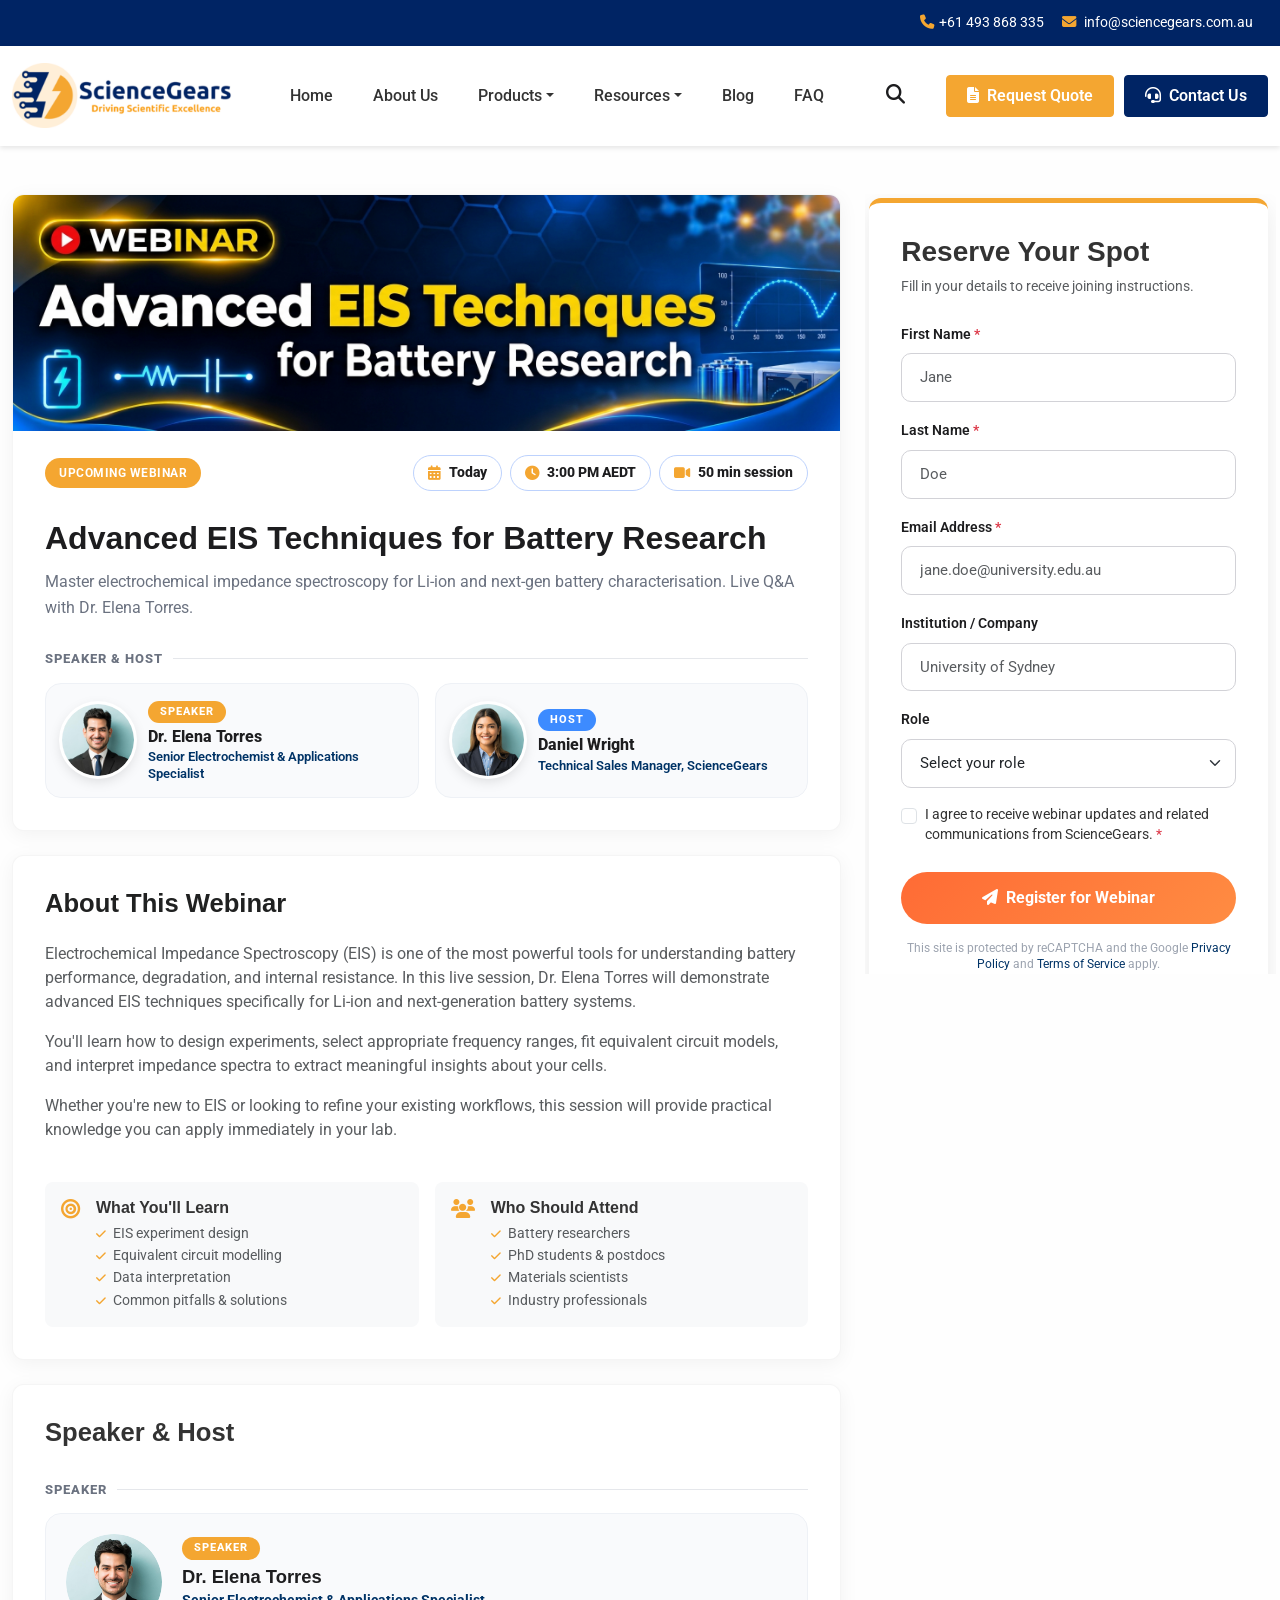
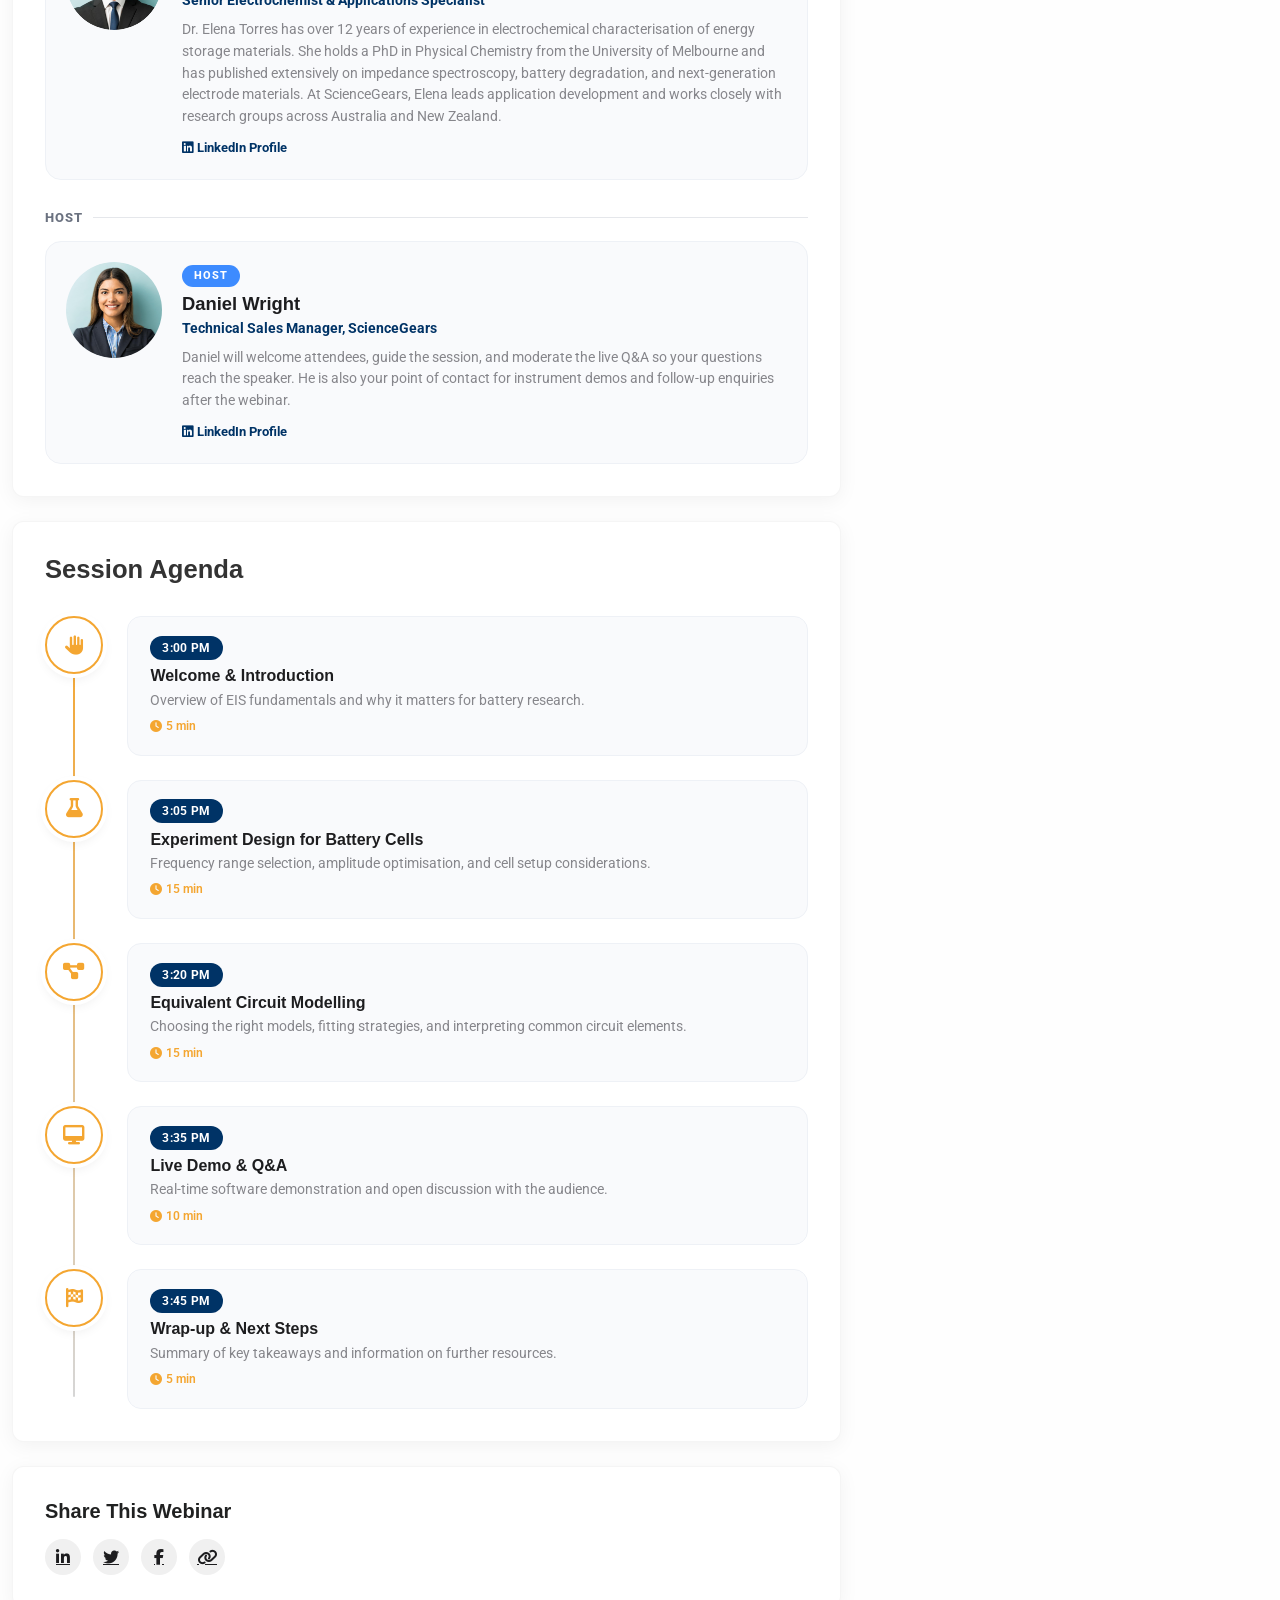
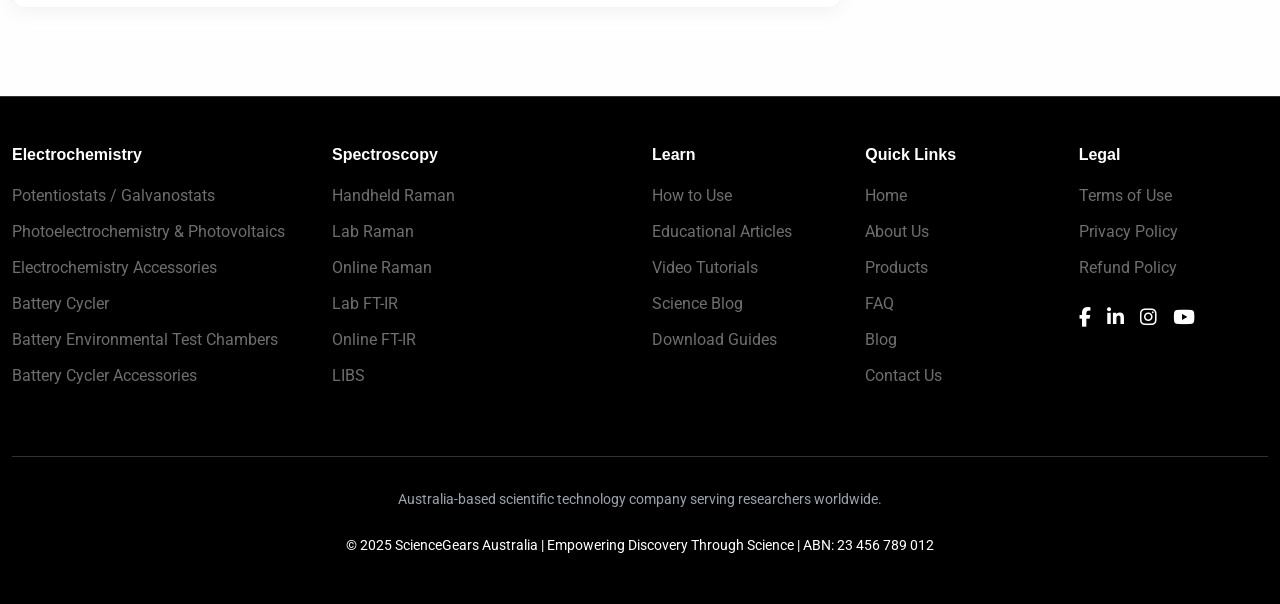
==== webinar-detail.html @ 7e700a8f "initial commit" ====
<!DOCTYPE html>
<html lang="en">

<head>
    <meta charset="UTF-8">
    <meta name="viewport" content="width=device-width, initial-scale=1.0">
    <title>Advanced EIS Techniques for Battery Research | ScienceGears Webinar</title>
    <meta name="description"
        content="Join ScienceGears for a live webinar on Advanced EIS Techniques for Battery Research with Dr. Elena Torres. Master electrochemical impedance spectroscopy for Li-ion and next-gen batteries.">
    <meta name="keywords"
        content="EIS techniques, battery research, electrochemical impedance spectroscopy, potentiostat, sciencegears webinar">

    <!-- Open Graph -->
    <meta property="og:title" content="Advanced EIS Techniques for Battery Research | ScienceGears Webinar">
    <meta property="og:description"
        content="Master electrochemical impedance spectroscopy for Li-ion and next-gen battery characterisation. Live Q&A with Dr. Elena Torres.">
    <meta property="og:type" content="website">
    <meta property="og:url" content="https://www.sciencegears.com/webinar-detail">
    <meta property="og:image" content="https://www.sciencegears.com/assets/images/sciencegears-social.jpg">

    <!-- Canonical -->
    <link rel="canonical" href="https://www.sciencegears.com/webinar-detail">

    <!-- Favicon -->
    <link rel="icon" href="assets/logo/fav-icon.png" type="image/x-icon">
    <link rel="apple-touch-icon" sizes="180x180" href="assets/logo/fav-icon.png">
    <link rel="icon" type="image/png" sizes="32x32" href="assets/logo/fav-icon.png">
    <link rel="icon" type="image/png" sizes="16x16" href="assets/logo/fav-icon.png">

    <!-- Bootstrap CSS -->
    <link href="https://cdn.jsdelivr.net/npm/bootstrap@5.3.0/dist/css/bootstrap.min.css" rel="stylesheet">
    <!-- Google Fonts -->
    <link
        href="https://fonts.googleapis.com/css2?family=Roboto:wght@300;400;500;700&family=Plus+Jakarta+Sans:wght@600;700;800&display=swap"
        rel="stylesheet">
    <!-- Font Awesome -->
    <link rel="stylesheet" href="https://cdnjs.cloudflare.com/ajax/libs/font-awesome/6.4.0/css/all.min.css">
    <!-- Swiper JS -->
    <link rel="stylesheet" href="https://cdn.jsdelivr.net/npm/swiper@9/swiper-bundle.min.css">
    <!-- Custom CSS -->
    <link rel="stylesheet" href="css/style.css" />

    <!-- Inline additions for webinar detail page -->
    <style>
        .webinar-badge {
            display: inline-block;
            padding: 6px 14px;
            border-radius: 50px;
            font-size: 0.75rem;
            font-weight: 700;
            text-transform: uppercase;
            letter-spacing: 0.5px;
        }

        .badge-live {
            background: #dc3545;
            color: white;
        }

        .badge-upcoming {
            background: var(--accent-orange);
            color: white;
        }

        .badge-recorded {
            background: var(--medium-gray);
            color: white;
        }

        .detail-card {
            background: var(--apple-card-bg);
            border-radius: var(--border-radius);
            box-shadow: var(--apple-card-shadow);
            border: 1px solid rgba(0, 0, 0, 0.04);
            overflow: hidden;
            padding: 2rem;
        }

        .join-form-card {
            background: white;
            border-radius: var(--border-radius);
            box-shadow: var(--box-shadow);
            padding: 2rem;
            border-top: 5px solid var(--accent-orange);
        }

        .form-label {
            font-weight: 600;
            font-size: 0.9rem;
            color: var(--dark-gray);
        }

        .form-control,
        .form-select {
            border-radius: 10px;
            border: 1px solid var(--border-gray);
            padding: 12px 18px;
            font-size: 0.95rem;
        }

        .form-control:focus,
        .form-select:focus {
            border-color: var(--accent-orange);
            box-shadow: 0 0 0 0.2rem rgba(244, 166, 49, 0.15);
        }

        .btn-join {
            background: var(--gradient-orange);
            color: white;
            border: none;
            padding: 14px 30px;
            border-radius: 50px;
            font-weight: 700;
            transition: all 0.3s;
            width: 100%;
        }

        .btn-join:hover {
            transform: translateY(-3px);
            box-shadow: 0 8px 25px rgba(255, 107, 53, 0.35);
            color: white;
        }

        /* ====== SMALL BANNER (flush to the card edges) ====== */
        .banner-small {
            margin: -2rem -2rem 1.5rem;
            aspect-ratio: 21 / 6;
            overflow: hidden;
            background: linear-gradient(145deg, #e8eef7, #f8fafd);
        }

        .banner-small img {
            width: 100%;
            height: 100%;
            object-fit: cover;
            object-position: center;
            display: block;
        }

        /* ====== EVENT HEADER (title, key details, speakers) ====== */
        .event-title {
            font-weight: 800;
            font-size: 2rem;
            line-height: 1.2;
            color: var(--dark-gray, #1f2937);
            margin: 1.75rem 0 0.75rem;
        }

        .event-lead {
            color: #6b7280;
            font-size: 1.02rem;
            margin: 0 0 1.5rem;
            line-height: 1.6;
        }

        .event-tile {
            display: flex;
            align-items: center;
            gap: 12px;
            padding: 12px 14px;
            height: 100%;
            /* background: #fff7ea; */
            border: 1px solid #bdd2fd;
            border-radius: 14px;
        }

        .event-tile>i {
            width: 40px;
            height: 40px;
            flex-shrink: 0;
            border-radius: 10px;
            background: linear-gradient(145deg, #f0f4fa, #e8edf5);
            color: #002464;
            display: flex;
            align-items: center;
            justify-content: center;
            font-size: 1rem;
        }

        .event-tile small {
            display: block;
            font-size: 0.68rem;
            font-weight: 700;
            text-transform: uppercase;
            letter-spacing: 0.8px;
            color: #6b7280;
            line-height: 1;
            margin-bottom: 4px;
        }

        .event-tile strong {
            display: block;
            font-size: 0.98rem;
            font-weight: 800;
            color: var(--dark-gray, #1f2937);
            line-height: 1.2;
        }

        .event-section-label {
            font-size: 0.8rem;
            font-weight: 800;
            letter-spacing: 1px;
            text-transform: uppercase;
            color: #6b7280;
            margin: 1.75rem 0 0.9rem;
            display: flex;
            align-items: center;
            gap: 10px;
        }

        .event-section-label::after {
            content: '';
            flex: 1;
            height: 1px;
            background: #e5e7eb;
        }

        /* Compact speaker / host card (in the header) */
        .mini-person {
            display: flex;
            align-items: center;
            gap: 14px;
            height: 100%;
            padding: 14px 16px;
            background: #f9fafc;
            border: 1px solid #eef1f6;

            border-radius: 16px;
            transition: all 0.3s ease;
        }

        .mini-person:hover {
            background: #fff;
            box-shadow: 0 8px 24px rgba(0, 0, 0, 0.07);
        }

        .mini-person-photo {
            width: 72px;
            height: 72px;
            flex-shrink: 0;
            border-radius: 50%;
            overflow: hidden;
            box-shadow: 0 0 0 3px #fff, 0 4px 14px rgba(0, 0, 0, 0.15);
        }

        .mini-person-photo img,
        .mini-person-photo .initials {
            width: 100%;
            height: 100%;
            object-fit: cover;
            object-position: center top;
            display: block;
            font-size: 1.4rem;
        }

        .mini-person .person-role {
            margin-bottom: 4px;
        }

        .mini-person-name {
            font-weight: 800;
            font-size: 1.02rem;
            margin: 0;
            line-height: 1.25;
            color: var(--dark-gray, #1f2937);
        }

        .mini-person-title {
            font-size: 0.8rem;
            color: var(--science-blue);
            font-weight: 600;
            margin: 2px 0 0;
            line-height: 1.3;
        }

        .event-actions {
            display: flex;
            flex-wrap: wrap;
            gap: 0.75rem;
            margin-top: 1.75rem;
        }

        .btn-event-register {
            background: var(--gradient-orange);
            color: #fff;
            border: none;
            border-radius: 50px;
            font-weight: 700;
            font-size: 15px;
            padding: 12px 28px;
            transition: all 0.3s;
        }

        .btn-event-register:hover {
            transform: translateY(-3px);
            box-shadow: 0 8px 25px rgba(255, 107, 53, 0.35);
            color: #fff;
        }

        .btn-event-agenda {
            background: #fff;
            color: var(--science-blue);
            border: 2px solid var(--science-blue);
            border-radius: 50px;
            font-weight: 700;
            font-size: 15px;
            padding: 10px 26px;
            transition: all 0.3s;
        }

        .btn-event-agenda:hover {
            background: var(--science-blue);
            color: #fff;
        }

        .initials {
            display: flex;
            align-items: center;
            justify-content: center;
            font-weight: 800;
            font-size: 2.4rem;
            color: var(--science-blue, #003B7A);
            background: linear-gradient(145deg, #f0f4fa, #dfe8f5);
        }

        /* ====== PEOPLE SECTION (full bios) ====== */
        .people-group-label {
            font-size: 0.8rem;
            font-weight: 800;
            letter-spacing: 1px;
            text-transform: uppercase;
            color: #6b7280;
            margin: 0 0 0.9rem;
            display: flex;
            align-items: center;
            gap: 10px;
        }

        .people-group-label::after {
            content: '';
            flex: 1;
            height: 1px;
            background: #e5e7eb;
        }

        .people-group+.people-group {
            margin-top: 1.75rem;
        }

        .person-card {
            display: flex;
            gap: 1.25rem;
            align-items: flex-start;
            height: 100%;
            padding: 1.25rem;
            border-radius: 16px;
            background: #f9fafc;
            border: 1px solid #eef1f6;
            transition: all 0.3s ease;
        }

        .person-card:hover {
            background: #fff;
            box-shadow: 0 8px 24px rgba(0, 0, 0, 0.07);
        }

        .person-photo {
            width: 96px;
            height: 96px;
            flex-shrink: 0;
            border-radius: 50%;
            overflow: hidden;
        }

        .person-photo img,
        .person-photo .initials {
            width: 100%;
            height: 100%;
            object-fit: cover;
            object-position: center top;
            display: block;
            font-size: 1.8rem;
        }

        .person-role {
            display: inline-block;
            font-size: 0.68rem;
            font-weight: 800;
            letter-spacing: 1px;
            text-transform: uppercase;
            padding: 3px 12px;
            border-radius: 50px;
            background: var(--accent-orange);
            color: #fff;
            margin-bottom: 6px;
        }

        .person-card.is-host .person-role,
        .mini-person.is-host .person-role {
            background: #3d8bff;
        }

        .person-info h5 {
            font-weight: 800;
            font-size: 1.15rem;
            margin: 0 0 2px;
            color: var(--dark-gray);
        }

        .person-info .person-title {
            color: var(--science-blue);
            font-weight: 700;
            font-size: 0.88rem;
            margin-bottom: 0.5rem;
        }

        .person-info p {
            font-size: 0.88rem;
            color: var(--apple-gray);
            margin: 0;
            line-height: 1.55;
        }

        .person-info a.person-link {
            display: inline-block;
            margin-top: 0.6rem;
            font-size: 0.82rem;
            font-weight: 700;
            text-decoration: none;
            color: var(--science-blue);
        }

        .person-info a.person-link:hover {
            color: var(--accent-orange);
        }

        /* ====== AGENDA TIMELINE ====== */
        .agenda-timeline {
            position: relative;
            padding-left: 0;
            margin: 0;
            list-style: none;
        }

        .agenda-timeline::before {
            content: '';
            position: absolute;
            left: 28px;
            top: 12px;
            bottom: 12px;
            width: 2px;
            background: linear-gradient(to bottom, var(--accent-orange) 0%, #d6d6d6 100%);
            border-radius: 2px;
        }

        .agenda-timeline-item {
            display: flex;
            gap: 1.5rem;
            padding-bottom: 1.5rem;
            position: relative;
        }

        .agenda-timeline-item:last-child {
            padding-bottom: 0;
        }

        .agenda-timeline-marker {
            width: 58px;
            height: 58px;
            border-radius: 50%;
            background: white;
            border: 2px solid var(--accent-orange);
            display: flex;
            align-items: center;
            justify-content: center;
            flex-shrink: 0;
            z-index: 1;
            box-shadow: 0 0 0 4px #fff, 0 4px 12px rgba(0, 0, 0, 0.08);
            transition: all 0.3s ease;
        }

        .agenda-timeline-item:hover .agenda-timeline-marker {
            background: var(--accent-orange);
            border-color: var(--accent-orange);
            transform: scale(1.05);
        }

        .agenda-timeline-item:hover .agenda-timeline-marker i {
            color: white;
        }

        .agenda-timeline-marker i {
            font-size: 1.2rem;
            color: var(--accent-orange);
            transition: color 0.3s ease;
        }

        .agenda-timeline-content {
            flex: 1;
            background: #f9fafc;
            border-radius: 14px;
            padding: 1.1rem 1.4rem;
            border: 1px solid #eef1f6;
            transition: all 0.3s ease;
        }

        .agenda-timeline-item:hover .agenda-timeline-content {
            background: #fff;
            box-shadow: 0 6px 20px rgba(0, 0, 0, 0.06);
            border-color: var(--accent-orange);
        }

        .agenda-timeline-time {
            display: inline-block;
            font-size: 0.75rem;
            font-weight: 700;
            color: white;
            background: var(--science-blue);
            padding: 3px 12px;
            border-radius: 50px;
            letter-spacing: 0.3px;
            margin-bottom: 0.4rem;
        }

        .agenda-timeline-title {
            font-weight: 700;
            font-size: 1rem;
            color: var(--dark-gray);
            margin: 0 0 0.25rem;
        }

        .agenda-timeline-desc {
            font-size: 0.88rem;
            color: var(--apple-gray);
            margin: 0;
            line-height: 1.5;
        }

        .agenda-timeline-duration {
            display: inline-flex;
            align-items: center;
            gap: 4px;
            font-size: 0.75rem;
            font-weight: 600;
            color: var(--accent-orange);
            margin-top: 0.4rem;
        }

        @media (max-width: 575.98px) {
            .agenda-timeline::before {
                left: 23px;
            }

            .agenda-timeline-marker {
                width: 48px;
                height: 48px;
            }

            .agenda-timeline-marker i {
                font-size: 1rem;
            }

            .agenda-timeline-item {
                gap: 1rem;
            }

            .agenda-timeline-content {
                padding: 0.9rem 1rem;
            }
        }

        .related-webinar-card {
            background: white;
            border-radius: 12px;
            box-shadow: 0 4px 15px rgba(0, 0, 0, 0.06);
            transition: all 0.3s ease;
            border: 1px solid rgba(0, 0, 0, 0.04);
            overflow: hidden;
            display: flex;
            gap: 1rem;
            padding: 1rem;
            align-items: center;
        }

        .related-webinar-card:hover {
            transform: translateY(-4px);
            box-shadow: 0 8px 25px rgba(0, 0, 0, 0.1);
        }

        .related-webinar-icon {
            width: 60px;
            height: 60px;
            border-radius: 10px;
            background: linear-gradient(145deg, #f0f4fa, #e8edf5);
            display: flex;
            align-items: center;
            justify-content: center;
            font-size: 1.5rem;
            color: var(--science-blue);
            flex-shrink: 0;
        }

        .related-webinar-info h6 {
            font-weight: 700;
            margin: 0 0 2px;
            font-size: 0.9rem;
        }

        .related-webinar-info small {
            color: var(--apple-gray);
            font-size: 0.78rem;
        }

      /* Sticky right column that scrolls on its own when it's taller than the screen */
.sticky-sidebar {
    position: sticky;
    top: 100px;                              /* gap under the sticky navbar */
    max-height: calc(100vh - 120px);         /* never taller than the visible screen */
    overflow-y: auto;                        /* scrolls inside when content is taller */
    overflow-x: hidden;
    padding: 4px 8px 4px 4px;                /* room so card shadows/hover lift aren't clipped */
    margin-right: -8px;                      /* keeps the column aligned despite the padding */
    overscroll-behavior: contain;            /* scrolling the sidebar doesn't scroll the page behind it */

    /* thin orange scrollbar (Firefox) */
    scrollbar-width: thin;
    scrollbar-color: #d2d2d2 transparent;
}

/* thin orange scrollbar (Chrome, Edge, Safari) */
.sticky-sidebar::-webkit-scrollbar {
    width: 6px;
}
.sticky-sidebar::-webkit-scrollbar-track {
    background: transparent;
}
.sticky-sidebar::-webkit-scrollbar-thumb {
    background: var(--accent-orange);
    border-radius: 3px;
}

/* Tablet/mobile: the form stacks under the content, so turn sticky + inner scroll off */
@media (max-width: 991.98px) {
    .sticky-sidebar {
        position: static;
        max-height: none;
        overflow: visible;
        padding: 0;
        margin-right: 0;
    }
}

        .share-buttons a {
            display: inline-flex;
            align-items: center;
            justify-content: center;
            width: 36px;
            height: 36px;
            border-radius: 50%;
            background: #f0f0f0;
            color: var(--dark-gray);
            margin-right: 8px;
            transition: all 0.2s;
        }

        .share-buttons a:hover {
            background: var(--accent-orange);
            color: white;
            transform: translateY(-2px);
        }

        /* ====== UPDATES POPUP ====== */
        .sticky-updates-popup {
            position: fixed;
            left: 50px;
            bottom: 0px;
            width: 340px;
            max-width: calc(100vw - 40px);
            z-index: 1050;
            transition: transform 0.3s ease, opacity 0.3s ease;
            font-family: 'Roboto', sans-serif;
        }

        .sticky-updates-popup.minimized {
            transform: translateY(calc(100% - 52px));
            opacity: 0.95;
        }

        .sticky-updates-header {
            background: var(--science-blue);
            color: white;
            padding: 14px 18px;
            border-radius: 12px 12px 0 0;
            display: flex;
            align-items: center;
            justify-content: space-between;
            cursor: pointer;
            font-weight: 700;
            font-size: 0.95rem;
            letter-spacing: 0.3px;
            box-shadow: 0 -4px 15px rgba(0, 0, 0, 0.1);
            transition: background 0.2s;
        }

        .sticky-updates-header:hover {
            background: #002a5c;
        }

        .sticky-updates-header i {
            margin-right: 8px;
            color: var(--accent-orange);
        }

        .sticky-updates-header .toggle-icon {
            transition: transform 0.3s;
            font-size: 0.9rem;
            margin-left: 8px;
        }

        .sticky-updates-popup.minimized .sticky-updates-header .toggle-icon {
            transform: rotate(180deg);
        }

        .sticky-updates-body {
            background: white;
            border-radius: 0 0 12px 12px;
            box-shadow: 0 8px 30px rgba(0, 0, 0, 0.15);
            overflow: hidden;
            max-height: 320px;
            overflow-y: auto;
            scrollbar-width: thin;
            scrollbar-color: var(--accent-orange) #f0f0f0;
            transition: max-height 0.3s ease;
        }

        .sticky-updates-popup.minimized .sticky-updates-body {
            max-height: 0;
        }

        .sticky-updates-body::-webkit-scrollbar {
            width: 6px;
        }

        .sticky-updates-body::-webkit-scrollbar-thumb {
            background: var(--accent-orange);
            border-radius: 3px;
        }

        .update-entry {
            padding: 14px 18px;
            border-bottom: 1px solid #f0f0f0;
            transition: background 0.2s;
        }

        .update-entry:last-child {
            border-bottom: none;
        }

        .update-entry:hover {
            background: #fafafa;
        }

        .update-entry .update-date {
            font-size: 0.7rem;
            font-weight: 700;
            color: var(--accent-orange);
            text-transform: uppercase;
            letter-spacing: 0.5px;
            margin-bottom: 4px;
        }

        .update-entry h6 {
            font-weight: 700;
            font-size: 0.88rem;
            margin: 0 0 4px;
            color: var(--dark-gray);
            line-height: 1.3;
        }

        .update-entry p {
            font-size: 0.8rem;
            color: var(--apple-gray);
            margin: 0;
            line-height: 1.4;
        }

        .sticky-updates-footer {
            padding: 10px 18px;
            background: #f8f9fa;
            border-radius: 0 0 12px 12px;
            text-align: center;
            border-top: 1px solid #eee;
        }

        .sticky-updates-footer a {
            font-size: 0.8rem;
            font-weight: 600;
            color: var(--science-blue);
            text-decoration: none;
        }

        .sticky-updates-footer a:hover {
            color: var(--accent-orange);
        }

        @media (max-width: 575.98px) {
            .sticky-updates-popup {
                width: 290px;
                left: 12px;
                bottom: 12px;
            }
        }

        .section-title {
            font-weight: 600;
            font-size: 1rem;
            text-transform: math-auto;
            letter-spacing: 0.5px;
            margin-bottom: 1.25rem;
            padding-bottom: 0.5rem;
            border-bottom: 2px solid #E5E7EB;
        }

        html {
            scroll-behavior: smooth;
        }

        #join-form,
        #agenda,
        #people {
            scroll-margin-top: 100px;
        }

        /* reCAPTCHA v3 badge customization (optional) */
        .grecaptcha-badge {
            visibility: hidden;
        }

        .recaptcha-disclaimer {
            font-size: 0.72rem;
            color: #9ca3af;
            margin-top: 0.75rem;
            text-align: center;
            line-height: 1.4;
        }

        .recaptcha-disclaimer a {
            color: var(--science-blue);
            text-decoration: none;
        }

        .recaptcha-disclaimer a:hover {
            text-decoration: underline;
        }

        @media (max-width: 767.98px) {
            .detail-card {
                padding: 1.5rem;
            }

                .banner-small {
        margin: 0.5rem -1.5rem 1.25rem;
        aspect-ratio: 16 / 4;
    }

            .event-title {
                font-size: 1.6rem;
            }

            .person-card {
                flex-direction: column;
            }
        }

        /* Badge on the left, date & time on the right */
.event-topbar {
    display: flex;
    align-items: center;
    justify-content: space-between;
    flex-wrap: wrap;
    gap: 0.75rem;
}

.event-datetime {
    display: flex;
    align-items: center;
    flex-wrap: wrap;
    gap: 0.5rem;
}

.event-datetime-item {
    display: inline-flex;
    align-items: center;
    gap: 8px;
    padding: 6px 14px;
    background: #fff;
    border: 1px solid #bdd2fd;        /* matches your tile border */
    border-radius: 50px;
    font-size: 0.9rem;
    font-weight: 800;
    color: var(--dark-gray, #1f2937);
    white-space: nowrap;
}

.event-datetime-item i {
    color: var(--accent-orange);
}

/* Mobile: badge on its own line, date & time below it, left-aligned */
@media (max-width: 575.98px) {
    .event-topbar {
        flex-direction: column;
        align-items: flex-start;
    }
}
    </style>
</head>

<body>

    <!-- Header Top Bar -->
    <div class="header-top">
        <div class="container d-flex justify-content-between align-items-center">
            <div class="top-contact">
                <a href="tel:+1234567890"><i class="fas fa-phone"></i>+61 493 868 335</a>
                <a href="mailto:info@sciencegears.com.au"><i class="fas fa-envelope"></i> info@sciencegears.com.au</a>
            </div>
        </div>
    </div>

    <!-- Main Navigation (same as index) -->
    <nav class="navbar navbar-expand-lg main-navbar sticky-top">
        <div class="container">
            <a class="navbar-brand" href="index.html">
                <img src="assets/logo/Logo-300x86.png" alt="ScienceGears Logo">
            </a>
            <div class="collapse navbar-collapse" id="navbarNav">
                <ul class="navbar-nav me-auto">
                    <li class="nav-item"><a class="nav-link" href="index.html">Home</a></li>
                    <li class="nav-item"><a class="nav-link" href="about.html">About Us</a></li>

                    <!-- Products Mega Menu -->
                    <li class="nav-item dropdown mega-menu">
                        <a class="nav-link dropdown-toggle" href="#" id="megaproductsDropdown"
                            data-bs-toggle="dropdown">Products</a>
                        <div class="dropdown-menu mega-menu-content" aria-labelledby="megaproductsDropdown">
                            <div class="container">
                                <div class="row">
                                    <div class="col-lg-3 mega-column">
                                        <h5 class="section-title megamenu-left">Product Groups</h5>
                                        <div class="megaproduct-category active"
                                            onclick="window.location.href='electrochemistry.html'">
                                            <i class="fas fa-bolt"></i> Electrochemistry
                                        </div>
                                        <div class="megaproduct-category"
                                            onclick="window.location.href='spectroscopy.html'">
                                            <i class="fas fa-solar-panel"></i> Spectroscopy
                                        </div>
                                    </div>
                                    <div class="col-lg-3 mega-column">
                                        <div class="row">
                                            <h5 class="section-title megamenu-left">Product Categories</h5>
                                            <div class="megaproduct-category active"
                                                onclick="window.location.href='electrochemistry.html'">
                                                Potentiostats / Galvanostats
                                            </div>
                                            <div class="megaproduct-category"
                                                onclick="window.location.href='electrochemistry.html'">
                                                Photoelectrochemistry &amp; Photovoltaics
                                            </div>
                                            <div class="megaproduct-category"
                                                onclick="window.location.href='electrochemistry.html'">
                                                Electrochemistry Accessories
                                            </div>
                                            <div class="megaproduct-category"
                                                onclick="window.location.href='electrochemistry.html'">
                                                Battery Cycler
                                            </div>
                                            <div class="megaproduct-category"
                                                onclick="window.location.href='electrochemistry.html'">
                                                Battery Environmental Test Chambers
                                            </div>
                                            <div class="megaproduct-category"
                                                onclick="window.location.href='electrochemistry.html'">
                                                Battery Cycler Accessories
                                            </div>
                                        </div>
                                    </div>
                                    <div class="col-lg-3 mega-column">
                                        <div class="row">
                                            <h5 class="section-title megamenu-left">Product Variants</h5>
                                            <div class="megaproduct-category active"
                                                onclick="window.location.href='electrochemistry.html'">Portable</div>
                                            <div class="megaproduct-category"
                                                onclick="window.location.href='electrochemistry.html'">Single Channel
                                            </div>
                                            <div class="megaproduct-category"
                                                onclick="window.location.href='electrochemistry.html'">Bipotentiostat
                                            </div>
                                            <div class="megaproduct-category"
                                                onclick="window.location.href='electrochemistry.html'">Modular</div>
                                            <div class="megaproduct-category"
                                                onclick="window.location.href='electrochemistry.html'">Multichannel
                                            </div>
                                            <div class="megaproduct-category"
                                                onclick="window.location.href='electrochemistry.html'">Current Boosters
                                            </div>
                                            <div class="megaproduct-category"
                                                onclick="window.location.href='electrochemistry.html'">Specialised
                                                Devices &amp; Modules</div>
                                        </div>
                                    </div>
                                    <div class="col-lg-3 mega-column">
                                        <div class="row">
                                            <h5 class="section-title megamenu-left">Products</h5>
                                            <div class="megaproduct-category mb-4 active"
                                                onclick="window.location.href='electrochemistry.html'">
                                                <img src="assets/products/Potentiostats/Squidstat-Plus/SquidStat-Plus_1.png"
                                                    alt="Squidstat" class="thumb-products"> Squidstat Plus
                                            </div>
                                            <div class="megaproduct-category mb-4"
                                                onclick="window.location.href='electrochemistry.html'">
                                                <img src="assets/products/Potentiostats/Squidstat-Plus/squidstat-prime/SquidStat-Prime_1.png"
                                                    alt="Squidstat" class="thumb-products"> Squidstat Prime
                                            </div>
                                            <div class="megaproduct-category mb-4"
                                                onclick="window.location.href='electrochemistry.html'">
                                                <img src="assets/products/Potentiostats/Squidstat-Plus/squidstat-solo/SquidStat-Solo_1.png"
                                                    alt="Squidstat" class="thumb-products"> Squidstat Solo
                                            </div>
                                            <div class="megaproduct-category mb-4"
                                                onclick="window.location.href='electrochemistry.html'">
                                                <img src="assets/products/Potentiostats/Squidstat-Plus/squidstat-penta/SquidStat-Penta_1.png"
                                                    alt="Squidstat" class="thumb-products"> Squidstat Penta
                                            </div>
                                            <div class="megaproduct-category mb-4"
                                                onclick="window.location.href='electrochemistry.html'">
                                                <img src="assets/products/Potentiostats/Squidstat-Plus/squidstat-decka/SquidStat-Decka_1.png"
                                                    alt="Squidstat" class="thumb-products"> Squidstat Decka
                                            </div>
                                            <div class="megaproduct-category mb-4"
                                                onclick="window.location.href='electrochemistry.html'">
                                                <img src="assets/products/Potentiostats/Squidstat-Plus/Squidstat-Venta/SquidStat-Venta_1.png"
                                                    alt="Squidstat" class="thumb-products"> Squidstat Venta
                                            </div>
                                        </div>
                                    </div>
                                </div>
                            </div>
                        </div>
                    </li>

                    <!-- Resources Mega Menu -->
                    <li class="nav-item dropdown mega-menu">
                        <a class="nav-link dropdown-toggle" href="#" id="resourcesDropdown"
                            data-bs-toggle="dropdown">Resources</a>
                        <div class="dropdown-menu mega-menu-content" aria-labelledby="resourcesDropdown">
                            <div class="container">
                                <div class="row col-lg-12 nav-responsive">
                                    <div class="row col-lg-9">
                                        <div class="col-lg-3 mega-column">
                                            <div class="card-images card-bg-1"><i class="fas fa-file-alt"></i></div>
                                            <div class="megaproduct-promo">
                                                <h6>Application Notes</h6>
                                                <p>In-depth technical guides for researchers</p>
                                                <a href="application-notes.html">
                                                    <p class="mega-a">View all<i class="fas fa-arrow-right-long"></i>
                                                    </p>
                                                </a>
                                            </div>
                                        </div>
                                        <div class="col-lg-3 mega-column">
                                            <div class="card-images card-bg-2"><i class="fas fa-book"></i></div>
                                            <div class="megaproduct-promo">
                                                <h6>Publications</h6>
                                                <p>Peer-reviewed research and science articles.</p>
                                                <a href="publications.html">
                                                    <p class="mega-a">Read More<i class="fas fa-arrow-right-long"></i>
                                                    </p>
                                                </a>
                                            </div>
                                        </div>
                                        <div class="col-lg-3 mega-column">
                                            <div class="card-images card-bg-3"><i class="fas fa-download"></i></div>
                                            <div class="megaproduct-promo">
                                                <h6>Software</h6>
                                                <p>Software tutorials, troubleshooting.</p>
                                                <a href="software.html">
                                                    <p class="mega-a">Download Now<i
                                                            class="fas fa-arrow-right-long"></i></p>
                                                </a>
                                            </div>
                                        </div>
                                        <div class="col-lg-3 mega-column">
                                            <div class="card-images card-bg-3"><i class="fas fa-video"></i></div>
                                            <div class="megaproduct-promo">
                                                <h6>Installation Videos</h6>
                                                <p>Your Installation Journey Starts Here</p>
                                                <a href="video.html">
                                                    <p class="mega-a">Watch Now<i class="fas fa-arrow-right-long"></i>
                                                    </p>
                                                </a>
                                            </div>
                                        </div>
                                    </div>
                                    <div class="col-lg-3 mega-column">
                                        <h5 class="section-title megamenu-left">Support</h5>
                                        <div class="subcategories-container">
                                            <div class="megaproducts-categorys"
                                                onclick="window.location.href='faq.html'"><i
                                                    class="fas fa-question-circle"></i> FAQ</div>
                                            <div class="megaproducts-categorys"
                                                onclick="window.location.href='product-manual.html'"><i
                                                    class="fas fa-book"></i> Product Manuals</div>
                                            <div class="megaproducts-categorys"><i class="fas fa-shield-alt"></i>
                                                Warranty &amp; Repairs</div>
                                        </div>
                                    </div>
                                </div>
                            </div>
                        </div>
                    </li>

                    <li class="nav-item"><a class="nav-link" href="blog.html">Blog</a></li>
                    <li class="nav-item"><a class="nav-link" href="faq.html">FAQ</a></li>
                    <li class="nav-item"><a class="nav-link nav-res" href="request-quote.html">Request Quote</a></li>
                    <li class="nav-item"><a class="nav-link nav-res" href="contact.html">Contact Us</a></li>
                </ul>

                <div class="web-container-head align-items-center mobile-container-head">
                    <div class="search-container">
                        <button class="search-toggle" id="searchToggle"><i class="fas fa-search"></i></button>
                        <div class="search-expandable" id="searchExpandable">
                            <form class="search-form">
                                <input class="form-control" type="search" placeholder="Search products..."
                                    aria-label="Search">
                                <button class="btn btn-search" type="submit"><i class="fas fa-search"></i></button>
                            </form>
                        </div>
                    </div>
                    <div class="nav-cta">
                        <a href="request-quote.html" class="btn btn-request"><i class="fas fa-file-alt me-1"></i>
                            Request Quote</a>
                        <a href="contact.html" class="btn btn-contact"><i class="fas fa-headset me-1"></i> Contact
                            Us</a>
                    </div>
                </div>
            </div>
        </div>
    </nav>

    <!-- Mobile menu bar (same as index) -->
    <div class="menu-bar">
        <div class="menu-title">
            <a class="navbar-brand" href="index.html">
                <img src="assets/logo/Logo-300x86.png" alt="ScienceGears Logo">
            </a>
        </div>
        <div class="menu-toggle" id="menuToggle"><i class="fas fa-bars"></i></div>
    </div>
    <div class="menu-container" id="menuContainer">
        <div class="modern-mega-menu">
            <div class="menu-item"><a href="index.html">
                    <div class="menu-header"><span>Home</span></div>
                </a></div>
            <div class="menu-item"><a href="about.html">
                    <div class="menu-header"><span>About Us</span></div>
                </a></div>
            <div class="menu-item">
                <div class="menu-header"><span>Products</span><i class="fas fa-chevron-down toggle-icon"></i></div>
                <div class="submenu">
                    <div class="submenu-item nested-toggle"><span>Electrochemistry</span><i
                            class="fas fa-chevron-down toggle-icon ms-auto" style="font-size: 12px;"></i></div>
                    <div class="nested-submenu">
                        <div class="nested-item deep-nested-toggle"><span>Potentiostats / Galvanostats</span><i
                                class="fas fa-chevron-down toggle-icon ms-auto" style="font-size: 10px;"></i></div>
                        <div class="deep-nested-submenu">
                            <a href="electrochemistry.html" class="deep-nested-item">Portable</a>
                            <a href="electrochemistry.html" class="deep-nested-item">Single Channel</a>
                            <a href="electrochemistry.html" class="deep-nested-item">Bipotentiostat</a>
                            <a href="electrochemistry.html" class="deep-nested-item">Modular</a>
                            <a href="electrochemistry.html" class="deep-nested-item">Multichannel / Galvanostats</a>
                            <a href="electrochemistry.html" class="deep-nested-item">Current Boosters</a>
                            <a href="electrochemistry.html" class="deep-nested-item">Specialised Devices &amp;
                                Modules</a>
                        </div>
                        <div class="nested-item deep-nested-toggle"><span>Photoelectrochemistry and
                                Photovoltaic</span><i class="fas fa-chevron-down toggle-icon ms-auto"
                                style="font-size: 10px;"></i></div>
                        <div class="nested-item deep-nested-toggle"><span>Electrochemistry Accessories</span><i
                                class="fas fa-chevron-down toggle-icon ms-auto" style="font-size: 10px;"></i></div>
                        <div class="nested-item deep-nested-toggle"><span>Battery Cycler</span><i
                                class="fas fa-chevron-down toggle-icon ms-auto" style="font-size: 10px;"></i></div>
                        <div class="nested-item deep-nested-toggle"><span>Battery Environmental Test Chambers</span><i
                                class="fas fa-chevron-down toggle-icon ms-auto" style="font-size: 10px;"></i></div>
                        <div class="nested-item deep-nested-toggle"><span>Battery Cycler Accessories</span><i
                                class="fas fa-chevron-down toggle-icon ms-auto" style="font-size: 10px;"></i></div>
                    </div>
                    <div class="submenu-item nested-toggle"><span>Spectroscopy</span><i
                            class="fas fa-chevron-down toggle-icon ms-auto" style="font-size: 12px;"></i></div>
                    <div class="nested-submenu">
                        <div class="nested-item deep-nested-toggle"><span>Handheld Raman</span><i
                                class="fas fa-chevron-down toggle-icon ms-auto" style="font-size: 10px;"></i></div>
                        <div class="nested-item deep-nested-toggle"><span>Laboratory Raman</span><i
                                class="fas fa-chevron-down toggle-icon ms-auto" style="font-size: 10px;"></i></div>
                        <div class="nested-item deep-nested-toggle"><span>FT-IR</span><i
                                class="fas fa-chevron-down toggle-icon ms-auto" style="font-size: 10px;"></i></div>
                        <div class="nested-item deep-nested-toggle"><span>LIBS</span><i
                                class="fas fa-chevron-down toggle-icon ms-auto" style="font-size: 10px;"></i></div>
                    </div>
                </div>
            </div>
            <div class="menu-item">
                <div class="menu-header"><span>Resources</span><i class="fas fa-chevron-down toggle-icon"></i></div>
                <div class="submenu">
                    <a href="application-notes.html" class="submenu-item">Application Notes</a>
                    <a href="publications.html" class="submenu-item">Publications</a>
                    <a href="software.html" class="submenu-item">Software</a>
                    <a href="video.html" class="submenu-item">Installation Videos</a>
                    <a href="product-manual.html" class="submenu-item">Product Manuals</a>
                    <a href="warrenty-repairs.html" class="submenu-item">Warranty &amp; Repairs</a>
                </div>
            </div>
            <div class="menu-item"><a href="blog.html">
                    <div class="menu-header"><span>Blog</span></div>
                </a></div>
            <div class="menu-item"><a href="faq.html">
                    <div class="menu-header"><span>FAQ</span></div>
                </a></div>
            <div class="menu-item"><a href="request-quote.html">
                    <div class="menu-header"><span>Request Quote</span></div>
                </a></div>
            <div class="menu-item"><a href="contact.html">
                    <div class="menu-header"><span>Contact Us</span></div>
                </a></div>
        </div>
    </div>

    <!-- ========== MAIN CONTENT (no top hero) ========== -->
    <section class="section py-5">
        <div class="container">
            <div class="row g-4">
                <!-- Left Column: Details -->
                <div class="col-lg-8">

                    <!-- EVENT HEADER: banner → title → key details → speakers & host → actions -->
                    <div class="detail-card mb-4" id="eventHeader">
                        <div class="banner-small">
                            <img src="assets/small-banner.png"
                                alt="Advanced EIS Techniques for Battery Research webinar banner">
                        </div>

                        <div class="event-topbar">
                            <span class="webinar-badge badge-upcoming">Upcoming Webinar</span>

                            <div class="event-datetime">
                                <span class="event-datetime-item"><i class="fas fa-calendar-alt"></i> Today</span>
                                <span class="event-datetime-item"><i class="fas fa-clock"></i> 3:00 PM AEDT</span>
                                 <span class="event-datetime-item"><i class="fas fa-video"></i> 50 min session</span>
                            </div>
                        </div>
                        <h1 class="event-title fw-bold">Advanced EIS Techniques for Battery Research</h1>
                        <p class="event-lead">Master electrochemical impedance spectroscopy for Li-ion and next-gen
                            battery characterisation. Live Q&amp;A with Dr. Elena Torres.</p>

                        <!-- Key details 
                        <div class="row g-3">
                            <div class="col-6 col-md-3">
                                <div class="event-tile">
                                    <i class="fas fa-calendar-alt"></i>
                                    <div><small>Date</small><strong>Today</strong></div>
                                </div>
                            </div>
                            <div class="col-6 col-md-3">
                                <div class="event-tile">
                                    <i class="fas fa-clock"></i>
                                    <div><small>Time</small><strong>3:00 PM AEDT</strong></div>
                                </div>
                            </div>
                            <div class="col-6 col-md-3">
                                <div class="event-tile">
                                    <i class="fas fa-hourglass-half"></i>
                                    <div><small>Duration</small><strong>45 minutes</strong></div>
                                </div>
                            </div>
                            <div class="col-6 col-md-3">
                                <div class="event-tile">
                                    <i class="fas fa-video"></i>
                                    <div><small>Format</small><strong>Live + Q&amp;A</strong></div>
                                </div>
                            </div>
                        </div>-->

                        <!-- Speakers & Host (rendered from the list in the script) -->
                        <div class="event-section-label" id="headerPeopleLabel">Speaker</div>
                        <div class="row g-3" id="headerPeople"></div>
                    </div>

                    <!-- About the Webinar -->
                    <div class="detail-card mb-4">
                        <h2 class="fw-bold mb-3" style="font-size: 1.6rem;">About This Webinar</h2>
                        <p class="text-muted mb-3">Electrochemical Impedance Spectroscopy (EIS) is one of the most
                            powerful tools for understanding battery performance, degradation, and internal resistance.
                            In this live session, Dr. Elena Torres will demonstrate advanced EIS techniques specifically
                            for Li-ion and next-generation battery systems.</p>
                        <p class="text-muted mb-3">You'll learn how to design experiments, select appropriate frequency
                            ranges, fit equivalent circuit models, and interpret impedance spectra to extract meaningful
                            insights about your cells.</p>
                        <p class="text-muted mb-0">Whether you're new to EIS or looking to refine your existing
                            workflows, this session will provide practical knowledge you can apply immediately in your
                            lab.</p>

                        <div class="row g-3 mt-4">
                            <div class="col-md-6">
                                <div class="d-flex align-items-start gap-3 p-3 bg-light rounded-3">
                                    <i class="fas fa-bullseye"
                                        style="color: var(--accent-orange); font-size: 1.2rem; margin-top: 2px;"></i>
                                    <div>
                                        <h6 class="fw-bold mb-1">What You'll Learn</h6>
                                        <ul class="list-unstyled small text-muted mb-0" style="line-height: 1.6;">
                                            <li><i class="fas fa-check me-1"
                                                    style="color: var(--accent-orange); font-size: 0.7rem;"></i> EIS
                                                experiment design</li>
                                            <li><i class="fas fa-check me-1"
                                                    style="color: var(--accent-orange); font-size: 0.7rem;"></i>
                                                Equivalent circuit modelling</li>
                                            <li><i class="fas fa-check me-1"
                                                    style="color: var(--accent-orange); font-size: 0.7rem;"></i> Data
                                                interpretation</li>
                                            <li><i class="fas fa-check me-1"
                                                    style="color: var(--accent-orange); font-size: 0.7rem;"></i> Common
                                                pitfalls &amp; solutions</li>
                                        </ul>
                                    </div>
                                </div>
                            </div>
                            <div class="col-md-6">
                                <div class="d-flex align-items-start gap-3 p-3 bg-light rounded-3">
                                    <i class="fas fa-users"
                                        style="color: var(--accent-orange); font-size: 1.2rem; margin-top: 2px;"></i>
                                    <div>
                                        <h6 class="fw-bold mb-1">Who Should Attend</h6>
                                        <ul class="list-unstyled small text-muted mb-0" style="line-height: 1.6;">
                                            <li><i class="fas fa-check me-1"
                                                    style="color: var(--accent-orange); font-size: 0.7rem;"></i> Battery
                                                researchers</li>
                                            <li><i class="fas fa-check me-1"
                                                    style="color: var(--accent-orange); font-size: 0.7rem;"></i> PhD
                                                students &amp; postdocs</li>
                                            <li><i class="fas fa-check me-1"
                                                    style="color: var(--accent-orange); font-size: 0.7rem;"></i>
                                                Materials scientists</li>
                                            <li><i class="fas fa-check me-1"
                                                    style="color: var(--accent-orange); font-size: 0.7rem;"></i>
                                                Industry professionals</li>
                                        </ul>
                                    </div>
                                </div>
                            </div>
                        </div>
                    </div>

                    <!-- Full speaker / host bios (rendered from the list in the script) -->
                    <div class="detail-card mb-4" id="people">
                        <h2 class="fw-bold mb-4" style="font-size: 1.6rem;" id="peopleHeading">Your Speaker</h2>
                        <div id="peopleContainer"></div>
                    </div>

                    <!-- AGENDA — TIMELINE -->
                    <div class="detail-card mb-4" id="agenda">
                        <h2 class="fw-bold mb-4" style="font-size: 1.6rem;">Session Agenda</h2>
                        <ul class="agenda-timeline">
                            <li class="agenda-timeline-item">
                                <div class="agenda-timeline-marker"><i class="fas fa-hand"></i></div>
                                <div class="agenda-timeline-content">
                                    <span class="agenda-timeline-time">3:00 PM</span>
                                    <h6 class="agenda-timeline-title">Welcome &amp; Introduction</h6>
                                    <p class="agenda-timeline-desc">Overview of EIS fundamentals and why it matters for
                                        battery research.</p>
                                    <span class="agenda-timeline-duration"><i class="fas fa-clock"></i> 5 min</span>
                                </div>
                            </li>
                            <li class="agenda-timeline-item">
                                <div class="agenda-timeline-marker"><i class="fas fa-flask"></i></div>
                                <div class="agenda-timeline-content">
                                    <span class="agenda-timeline-time">3:05 PM</span>
                                    <h6 class="agenda-timeline-title">Experiment Design for Battery Cells</h6>
                                    <p class="agenda-timeline-desc">Frequency range selection, amplitude optimisation,
                                        and cell setup considerations.</p>
                                    <span class="agenda-timeline-duration"><i class="fas fa-clock"></i> 15 min</span>
                                </div>
                            </li>
                            <li class="agenda-timeline-item">
                                <div class="agenda-timeline-marker"><i class="fas fa-project-diagram"></i></div>
                                <div class="agenda-timeline-content">
                                    <span class="agenda-timeline-time">3:20 PM</span>
                                    <h6 class="agenda-timeline-title">Equivalent Circuit Modelling</h6>
                                    <p class="agenda-timeline-desc">Choosing the right models, fitting strategies, and
                                        interpreting common circuit elements.</p>
                                    <span class="agenda-timeline-duration"><i class="fas fa-clock"></i> 15 min</span>
                                </div>
                            </li>
                            <li class="agenda-timeline-item">
                                <div class="agenda-timeline-marker"><i class="fas fa-desktop"></i></div>
                                <div class="agenda-timeline-content">
                                    <span class="agenda-timeline-time">3:35 PM</span>
                                    <h6 class="agenda-timeline-title">Live Demo &amp; Q&amp;A</h6>
                                    <p class="agenda-timeline-desc">Real-time software demonstration and open discussion
                                        with the audience.</p>
                                    <span class="agenda-timeline-duration"><i class="fas fa-clock"></i> 10 min</span>
                                </div>
                            </li>
                            <li class="agenda-timeline-item">
                                <div class="agenda-timeline-marker"><i class="fas fa-flag-checkered"></i></div>
                                <div class="agenda-timeline-content">
                                    <span class="agenda-timeline-time">3:45 PM</span>
                                    <h6 class="agenda-timeline-title">Wrap-up &amp; Next Steps</h6>
                                    <p class="agenda-timeline-desc">Summary of key takeaways and information on further
                                        resources.</p>
                                    <span class="agenda-timeline-duration"><i class="fas fa-clock"></i> 5 min</span>
                                </div>
                            </li>
                        </ul>
                    </div>

                    <!-- Share -->
                    <div class="detail-card">
                        <h5 class="fw-bold mb-3">Share This Webinar</h5>
                        <div class="share-buttons">
                            <a href="#" aria-label="Share on LinkedIn"><i class="fab fa-linkedin-in"></i></a>
                            <a href="#" aria-label="Share on Twitter"><i class="fab fa-twitter"></i></a>
                            <a href="#" aria-label="Share on Facebook"><i class="fab fa-facebook-f"></i></a>
                            <a href="#" aria-label="Copy link"><i class="fas fa-link"></i></a>
                        </div>
                    </div>
                </div>

                <!-- Right Column: Registration Form & Related -->
                <div class="col-lg-4">
                    <div class="sticky-sidebar">
                        <!-- Registration Form -->
                        <div class="join-form-card mb-4" id="join-form">
                            <h3 class="fw-bold mb-2">Reserve Your Spot</h3>
                            <p class="text-muted mb-4" style="font-size: 0.9rem;">Fill in your details to receive
                                joining instructions.</p>

                            <form id="webinarRegistrationForm" novalidate>
                                <div class="row g-3">
                                    <div class="col-12">
                                        <label for="firstName" class="form-label">First Name <span
                                                class="text-danger">*</span></label>
                                        <input type="text" class="form-control" id="firstName" placeholder="Jane"
                                            required>
                                        <div class="invalid-feedback">Please enter your first name.</div>
                                    </div>
                                    <div class="col-12">
                                        <label for="lastName" class="form-label">Last Name <span
                                                class="text-danger">*</span></label>
                                        <input type="text" class="form-control" id="lastName" placeholder="Doe"
                                            required>
                                        <div class="invalid-feedback">Please enter your last name.</div>
                                    </div>
                                    <div class="col-12">
                                        <label for="email" class="form-label">Email Address <span
                                                class="text-danger">*</span></label>
                                        <input type="email" class="form-control" id="email"
                                            placeholder="jane.doe@university.edu.au" required>
                                        <div class="invalid-feedback">Please enter a valid email address.</div>
                                    </div>
                                    <div class="col-12">
                                        <label for="institution" class="form-label">Institution / Company</label>
                                        <input type="text" class="form-control" id="institution"
                                            placeholder="University of Sydney">
                                    </div>
                                    <div class="col-12">
                                        <label for="role" class="form-label">Role</label>
                                        <select class="form-select" id="role">
                                            <option selected disabled>Select your role</option>
                                            <option>PhD Student</option>
                                            <option>Postdoc / Researcher</option>
                                            <option>Professor / Faculty</option>
                                            <option>Industry Professional</option>
                                            <option>Lab Manager</option>
                                            <option>Other</option>
                                        </select>
                                    </div>
                                    <div class="col-12">
                                        <div class="form-check">
                                            <input class="form-check-input" type="checkbox" id="consentCheck" required>
                                            <label class="form-check-label" for="consentCheck"
                                                style="font-size: 0.85rem;">
                                                I agree to receive webinar updates and related communications from
                                                ScienceGears. <span class="text-danger">*</span>
                                            </label>
                                            <div class="invalid-feedback">You must agree to receive communications to
                                                register.</div>
                                        </div>
                                    </div>
                                    <div class="col-12 mt-4">
                                        <button type="submit" class="btn-join" id="submitBtn"><i
                                                class="fas fa-paper-plane me-2"></i>Register for Webinar</button>
                                    </div>
                                </div>
                            </form>

                            <!-- reCAPTCHA disclaimer -->
                            <div class="recaptcha-disclaimer mt-3">
                                This site is protected by reCAPTCHA and the Google
                                <a href="https://policies.google.com/privacy" target="_blank" rel="noopener">Privacy
                                    Policy</a> and
                                <a href="https://policies.google.com/terms" target="_blank" rel="noopener">Terms of
                                    Service</a> apply.
                            </div>

                            <!-- Success message (hidden initially) -->
                            <div id="registrationSuccess" class="alert alert-success mt-4 d-none" role="alert">
                                <h5 class="alert-heading"><i class="fas fa-check-circle me-2"></i>Registration
                                    Confirmed!</h5>
                                <p class="mb-0" style="font-size: 0.9rem;">Thank you for registering. A confirmation
                                    email with joining instructions has been sent to your inbox.</p>
                            </div>

                            <!-- Error message for reCAPTCHA failure -->
                            <div id="registrationError" class="alert alert-danger mt-4 d-none" role="alert">
                                <i class="fas fa-exclamation-triangle me-2"></i>
                                <span id="registrationErrorMsg">Something went wrong. Please try again.</span>
                            </div>
                        </div>

                        <!-- Related Webinars -->
                        <div class="detail-card">
                            <h5 class="fw-bold mb-3">Related Webinars</h5>
                            <div class="d-flex flex-column gap-3">
                                <a href="webinar-detail.html" class="related-webinar-card text-decoration-none">
                                    <div class="related-webinar-icon"><i class="fas fa-battery-full"></i></div>
                                    <div class="related-webinar-info">
                                        <h6>Potentiostat Selection Guide</h6>
                                        <small>12 Dec 2025 · Dr. James Chen</small>
                                    </div>
                                </a>
                                <a href="webinar-detail.html" class="related-webinar-card text-decoration-none">
                                    <div class="related-webinar-icon"><i class="fas fa-solar-panel"></i></div>
                                    <div class="related-webinar-info">
                                        <h6>Photoelectrochemistry Fundamentals</h6>
                                        <small>18 Dec 2025 · Prof. Aisha Rahman</small>
                                    </div>
                                </a>
                                <a href="webinar-detail.html" class="related-webinar-card text-decoration-none">
                                    <div class="related-webinar-icon"><i class="fas fa-cogs"></i></div>
                                    <div class="related-webinar-info">
                                        <h6>Battery Cycler Data Analysis</h6>
                                        <small>8 Jan 2026 · Dr. Elena Torres</small>
                                    </div>
                                </a>
                            </div>
                        </div>
                    </div>
                </div>
            </div>
        </div>
    </section>

    <!-- Newsletter Section (same as index) 
    <section class="newsletter-section section">
        <div class="container">
            <div class="newsletter-container">
                <div class="row justify-content-center">
                    <div class="col-lg-8 text-center position-relative" style="z-index: 2;">
                        <h2 class="newsletter-title">Stay Updated with Electrochemistry Innovations</h2>
                        <p class="newsletter-text">Subscribe to our newsletter for the latest product updates,
                            application notes, and research insights from the world of electrochemistry.</p>
                        <form class="newsletter-form">
                            <input type="email" class="newsletter-input" placeholder="Your email address" required>
                            <button type="submit" class="newsletter-btn">Subscribe</button>
                        </form>
                    </div>
                </div>
            </div>
        </div>
    </section>-->

    <!-- Footer (same as index) -->
    <footer class="footer">
        <div class="container">
            <div class="row text-start">
                <div class="col-lg-3 col-md-6 mb-4">
                    <h3 class="footer-heading">Electrochemistry</h3>
                    <a href="electrochemistry.html" class="footer-link">Potentiostats / Galvanostats</a>
                    <a href="electrochemistry.html" class="footer-link">Photoelectrochemistry &amp; Photovoltaics</a>
                    <a href="electrochemistry.html" class="footer-link">Electrochemistry Accessories</a>
                    <a href="electrochemistry.html" class="footer-link">Battery Cycler</a>
                    <a href="electrochemistry.html" class="footer-link">Battery Environmental Test Chambers</a>
                    <a href="electrochemistry.html" class="footer-link">Battery Cycler Accessories</a>
                </div>
                <div class="col-lg-3 col-md-6 mb-4">
                    <h3 class="footer-heading">Spectroscopy</h3>
                    <a href="spectroscopy.html" class="footer-link">Handheld Raman</a>
                    <a href="spectroscopy.html" class="footer-link">Lab Raman</a>
                    <a href="spectroscopy.html" class="footer-link">Online Raman</a>
                    <a href="spectroscopy.html" class="footer-link">Lab FT-IR</a>
                    <a href="spectroscopy.html" class="footer-link">Online FT-IR</a>
                    <a href="spectroscopy.html" class="footer-link">LIBS</a>
                </div>
                <div class="col-lg-2 col-md-6 mb-4">
                    <h3 class="footer-heading">Learn</h3>
                    <div class="mb-3">
                        <a href="#" class="footer-link">How to Use</a>
                        <a href="publications.html" class="footer-link">Educational Articles</a>
                        <a href="video.html" class="footer-link">Video Tutorials</a>
                        <a href="blog.html" class="footer-link">Science Blog</a>
                        <a href="video.html" class="footer-link">Download Guides</a>
                    </div>
                </div>
                <div class="col-lg-2 col-md-6 mb-4">
                    <h3 class="footer-heading">Quick Links</h3>
                    <a href="index.html" class="footer-link">Home</a>
                    <a href="about.html" class="footer-link">About Us</a>
                    <a href="electrochemistry.html" class="footer-link">Products</a>
                    <a href="faq.html" class="footer-link">FAQ</a>
                    <a href="blog.html" class="footer-link">Blog</a>
                    <a href="contact.html" class="footer-link">Contact Us</a>
                </div>
                <div class="col-lg-2 col-md-6 mb-4">
                    <h4 class="footer-heading">Legal</h4>
                    <a href="terms-of-use.html" class="footer-link">Terms of Use</a>
                    <a href="privacy-policy.html" class="footer-link">Privacy Policy</a>
                    <a href="refund-policy.html" class="footer-link">Refund Policy</a>
                    <div class="social-icons mt-4">
                        <a href="#"><i class="fab fa-facebook-f"></i></a>
                        <a href="#"><i class="fab fa-linkedin-in"></i></a>
                        <a href="#"><i class="fab fa-instagram"></i></a>
                        <a href="#"><i class="fab fa-youtube"></i></a>
                    </div>
                </div>
            </div>
            <div class="footer-divider"></div>
            <div class="text-center mb-2" style="font-size: 0.9rem; color: #9ca3af;">
                Australia-based scientific technology company serving researchers worldwide.
            </div>
            <div class="footer-bottom">
                <div class="col-lg-12 text-center mt-3">
                    <div class="footer-text">
                        &copy; 2025 ScienceGears Australia | Empowering Discovery Through Science | ABN: 23 456 789 012
                    </div>
                </div>
            </div>
        </div>
    </footer>

    <!-- Back to Top -->
    <a href="#" class="back-to-top"><i class="fas fa-arrow-up"></i></a>

    <!-- ====== STICKY "LATEST UPDATES" POPUP (disabled)
    <div class="sticky-updates-popup" id="updatesPopup">
        <div class="sticky-updates-header" id="updatesPopupToggle">
            <span><i class="fas fa-bullhorn"></i>Latest Updates</span>
            <span class="toggle-icon"><i class="fas fa-chevron-up"></i></span>
        </div>
        <div class="sticky-updates-body" id="updatesPopupBody">
            <div class="update-entry">
                <div class="update-date">28 Nov 2025</div>
                <h6>New Q&amp;A format for live sessions</h6>
                <p>We've extended the Q&amp;A portion to 20 minutes based on your feedback. Submit questions during registration.</p>
            </div>
        </div>
        <div class="sticky-updates-footer">
            <a href="#join-form" class="btn-register-scroll">Register for a webinar <i class="fas fa-arrow-right ms-1"></i></a>
        </div>
    </div>
    ====== -->

    <!-- Google reCAPTCHA v3 -->
    <script src="https://www.google.com/recaptcha/api.js?render=YOUR_RECAPTCHA_V3_SITE_KEY"></script>

    <!-- Bootstrap JS -->
    <script src="https://cdn.jsdelivr.net/npm/bootstrap@5.3.0/dist/js/bootstrap.bundle.min.js"></script>
    <!-- Swiper JS -->
    <script src="https://cdn.jsdelivr.net/npm/swiper@9/swiper-bundle.min.js"></script>
    <!-- Custom JS -->
    <script src="js/script.js"></script>
    <script src="js/mobile-menu.js"></script>

    <script>
        /* =====================================================================
           WEBINAR PEOPLE  –  edit ONLY this list.
           - role: 'speaker' or 'host'
           - Add as many speakers / hosts as you need.
           - Remove the host entry (or all hosts) and the page automatically
             shows speakers only (and vice-versa). The header cards, section
             headings and full bios all update from this one list.
           - photo: path to the image. If it is missing/broken, initials show.
           ===================================================================== */
        const WEBINAR_PEOPLE = [
            {
                role: 'speaker',
                name: 'Dr. Elena Torres',
                title: 'Senior Electrochemist & Applications Specialist',
                photo: 'assets/speakers/elena-torres.jpg',
                bio: 'Dr. Elena Torres has over 12 years of experience in electrochemical characterisation of energy storage materials. She holds a PhD in Physical Chemistry from the University of Melbourne and has published extensively on impedance spectroscopy, battery degradation, and next-generation electrode materials. At ScienceGears, Elena leads application development and works closely with research groups across Australia and New Zealand.',
                linkedin: '#'
            },
            {
                role: 'host',
                name: 'Daniel Wright',
                title: 'Technical Sales Manager, ScienceGears',
                photo: 'assets/speakers/daniel-wright.jpg',
                bio: 'Daniel will welcome attendees, guide the session, and moderate the live Q&A so your questions reach the speaker. He is also your point of contact for instrument demos and follow-up enquiries after the webinar.',
                linkedin: '#'
            }
        ];

        document.addEventListener('DOMContentLoaded', function () {

            // ====== RENDER SPEAKERS & HOST ======
            const esc = s => String(s || '').replace(/[&<>"']/g, c => ({ '&': '&amp;', '<': '&lt;', '>': '&gt;', '"': '&quot;', "'": '&#39;' }[c]));
            const initialsOf = name => name.replace(/^(Dr\.|Prof\.|Mr\.|Ms\.|Mrs\.)\s*/i, '').split(/\s+/).map(w => w[0]).slice(0, 2).join('').toUpperCase();
            const roleLabel = p => p.role === 'host' ? 'Host' : 'Speaker';

            // Image with automatic initials fallback
            function photoHTML(p) {
                const ini = esc(initialsOf(p.name));
                return `<img src="${esc(p.photo)}" alt="${esc(p.name)}" loading="lazy"
                        onerror="this.outerHTML='<div class=&quot;initials&quot;>${ini}</div>'">`;
            }

            const speakers = WEBINAR_PEOPLE.filter(p => p.role === 'speaker');
            const hosts = WEBINAR_PEOPLE.filter(p => p.role === 'host');
            const ordered = [...speakers, ...hosts];

            // Section label / heading text based on who is present
            let label, heading;
            if (speakers.length && hosts.length) { label = 'Speakers & Host'; heading = 'Speakers & Host'; }
            else if (hosts.length) { label = hosts.length > 1 ? 'Hosts' : 'Host'; heading = hosts.length > 1 ? 'Your Hosts' : 'Your Host'; }
            else { label = speakers.length > 1 ? 'Speakers' : 'Speaker'; heading = speakers.length > 1 ? 'Your Speakers' : 'Your Speaker'; }
            if (speakers.length && hosts.length) {
                label = (speakers.length > 1 ? 'Speakers' : 'Speaker') + ' & ' + (hosts.length > 1 ? 'Hosts' : 'Host');
                heading = label;
            }

            // --- Header (under the small banner): compact cards ---
            document.getElementById('headerPeopleLabel').textContent = label;
            const headerCol = ordered.length === 1 ? 'col-12' : 'col-md-6';
            document.getElementById('headerPeople').innerHTML = ordered.map(p => `
                <div class="${headerCol}">
                    <div class="mini-person ${p.role === 'host' ? 'is-host' : ''}">
                        <div class="mini-person-photo">${photoHTML(p)}</div>
                        <div>
                            <span class="person-role">${roleLabel(p)}</span>
                            <p class="mini-person-name">${esc(p.name)}</p>
                            <p class="mini-person-title">${esc(p.title)}</p>
                        </div>
                    </div>
                </div>`).join('');

            // --- Full bios section ---
            document.getElementById('peopleHeading').textContent = heading;

            function cardHTML(p, wide) {
                return `
                <div class="${wide ? 'col-12' : 'col-md-6'}">
                    <div class="person-card ${p.role === 'host' ? 'is-host' : ''}">
                        <div class="person-photo">${photoHTML(p)}</div>
                        <div class="person-info">
                            <span class="person-role">${roleLabel(p)}</span>
                            <h5 class="fw-bold">${esc(p.name)}</h5>
                            <div class="person-title">${esc(p.title)}</div>
                            <p>${esc(p.bio)}</p>
                            ${p.linkedin ? `<a href="${esc(p.linkedin)}" class="person-link"><i class="fab fa-linkedin me-1"></i>LinkedIn Profile</a>` : ''}
                        </div>
                    </div>
                </div>`;
            }

            function groupHTML(groupLabel, list) {
                if (!list.length) return '';
                const wide = list.length === 1;
                return `<div class="people-group">
                    ${(speakers.length && hosts.length) ? `<div class="people-group-label">${groupLabel}</div>` : ''}
                    <div class="row g-3">${list.map(p => cardHTML(p, wide)).join('')}</div>
                </div>`;
            }

            document.getElementById('peopleContainer').innerHTML =
                groupHTML(speakers.length > 1 ? 'Speakers' : 'Speaker', speakers) +
                groupHTML(hosts.length > 1 ? 'Hosts' : 'Host', hosts);

            // ====== REGISTRATION FORM WITH reCAPTCHA v3 ======
            const form = document.getElementById('webinarRegistrationForm');
            const successMsg = document.getElementById('registrationSuccess');
            const errorMsg = document.getElementById('registrationError');
            const errorMsgText = document.getElementById('registrationErrorMsg');
            const submitBtn = document.getElementById('submitBtn');

            // ⚠️ REPLACE with your actual reCAPTCHA v3 site key
            const RECAPTCHA_SITE_KEY = 'YOUR_RECAPTCHA_V3_SITE_KEY';

            form.addEventListener('submit', function (e) {
                e.preventDefault();
                e.stopPropagation();

                successMsg.classList.add('d-none');
                errorMsg.classList.add('d-none');

                if (!form.checkValidity()) {
                    form.classList.add('was-validated');
                    return;
                }

                form.classList.remove('was-validated');

                submitBtn.disabled = true;
                submitBtn.innerHTML = '<i class="fas fa-spinner fa-spin me-2"></i>Verifying...';

                if (typeof grecaptcha !== 'undefined' && grecaptcha.execute) {
                    grecaptcha.ready(function () {
                        grecaptcha.execute(RECAPTCHA_SITE_KEY, { action: 'webinar_register' }).then(function (token) {
                            // In a real implementation, send the token + form data to your server
                            console.log('reCAPTCHA token:', token);

                            // Example server call (replace the simulation below):
                            // fetch('/api/webinar-register', {
                            //     method: 'POST',
                            //     headers: { 'Content-Type': 'application/json' },
                            //     body: JSON.stringify({
                            //         firstName: document.getElementById('firstName').value,
                            //         lastName: document.getElementById('lastName').value,
                            //         email: document.getElementById('email').value,
                            //         institution: document.getElementById('institution').value,
                            //         role: document.getElementById('role').value,
                            //         recaptchaToken: token
                            //     })
                            // })
                            // .then(response => response.json())
                            // .then(data => { if (data.success) { showSuccess(); } else { showError(data.message); } })
                            // .catch(err => showError('Network error. Please try again.'));

                            // --- Simulated success (replace with real server call) ---
                            setTimeout(function () {
                                form.style.display = 'none';
                                successMsg.classList.remove('d-none');
                                submitBtn.disabled = false;
                                submitBtn.innerHTML = '<i class="fas fa-paper-plane me-2"></i>Register for Webinar';
                            }, 800);
                            // --- End simulation ---

                        }).catch(function (err) {
                            showError('reCAPTCHA verification failed. Please refresh the page and try again.');
                        });
                    });
                } else {
                    showError('reCAPTCHA could not be loaded. Please check your internet connection and try again.');
                }
            });

            function showError(message) {
                errorMsgText.textContent = message || 'Something went wrong. Please try again.';
                errorMsg.classList.remove('d-none');
                submitBtn.disabled = false;
                submitBtn.innerHTML = '<i class="fas fa-paper-plane me-2"></i>Register for Webinar';
            }

            // ====== SMOOTH SCROLL FOR ALL REGISTER BUTTONS ======
            const scrollTarget = document.getElementById('join-form');
            document.querySelectorAll('.btn-register-scroll').forEach(btn => {
                btn.addEventListener('click', function (e) {
                    e.preventDefault();
                    scrollTarget.scrollIntoView({ behavior: 'smooth', block: 'start' });
                });
            });

            // ====== STICKY UPDATES POPUP (only runs if the popup HTML is present) ======
            const popup = document.getElementById('updatesPopup');
            const toggle = document.getElementById('updatesPopupToggle');
            const popupBody = document.getElementById('updatesPopupBody');

            if (popup && toggle && popupBody) {
                toggle.addEventListener('click', function () {
                    popup.classList.toggle('minimized');
                    const icon = this.querySelector('.toggle-icon i');
                    if (popup.classList.contains('minimized')) {
                        icon.classList.remove('fa-chevron-up');
                        icon.classList.add('fa-chevron-down');
                    } else {
                        icon.classList.remove('fa-chevron-down');
                        icon.classList.add('fa-chevron-up');
                    }
                });

                let scrollDirection = 1;
                const scrollSpeed = 0.6;
                let scrollInterval;

                function autoScrollUpdates() {
                    if (popup.classList.contains('minimized')) return;
                    if (popupBody.scrollHeight <= popupBody.clientHeight) return;

                    popupBody.scrollTop += scrollDirection * scrollSpeed;

                    if (popupBody.scrollTop + popupBody.clientHeight >= popupBody.scrollHeight - 1) {
                        scrollDirection = -1;
                    } else if (popupBody.scrollTop <= 0) {
                        scrollDirection = 1;
                    }
                }

                function startAutoScroll() {
                    if (scrollInterval) clearInterval(scrollInterval);
                    scrollInterval = setInterval(autoScrollUpdates, 30);
                }

                function stopAutoScroll() {
                    if (scrollInterval) {
                        clearInterval(scrollInterval);
                        scrollInterval = null;
                    }
                }

                new MutationObserver(function (mutations) {
                    mutations.forEach(function (mutation) {
                        if (mutation.attributeName === 'class') {
                            popup.classList.contains('minimized') ? stopAutoScroll() : startAutoScroll();
                        }
                    });
                }).observe(popup, { attributes: true });

                startAutoScroll();
                popupBody.addEventListener('mouseenter', stopAutoScroll);
                popupBody.addEventListener('mouseleave', startAutoScroll);
                popupBody.addEventListener('wheel', function (e) { e.stopPropagation(); }, { passive: true });
            }
        });
    </script>
</body>

</html>
---- css/style.css ----
:root {
    --primary-blue: #0056b3;
    --secondary-blue: #003366;
    --accent-orange: #ff6b35;
    --light-gray: #c8c8c8;
    --dark-gray: #1a1d21;
    --gradient-blue: linear-gradient(135deg, #003366 0%, #0056b3 100%);
    --gradient-orange: linear-gradient(135deg, #ff6b35 0%, #ff8c42 100%);
    --light-color: #f5f5f7;
    --card-bg: #ffffff;
    --card-shadow: 0 4px 20px rgba(0, 0, 0, 0.08);
    --dark-gray: #1d1d1f;
    --medium-gray: #86868b;
    --border-gray: #d2d2d7;
    --accent-orange: #f4a631;
    --glass-effect: rgba(255, 255, 255, 0.15);

    --border-radius: 12px;
    --box-shadow: 0 8px 24px rgba(0, 0, 0, 0.08);
    --success: #4cc9f0;
    --info: #4895ef;
    --warning: #f8961e;
    --danger: #f72585;

    --apple-dark: #1d1d1f;
    --apple-light: #f5f5f7;
    --apple-blue: #0066cc;
    --apple-blue-dark: #0052a3;
    --apple-gray: #86868b;
    --apple-light-gray: #e5e5e7;
    --apple-card-bg: #ffffff;
    --apple-card-shadow: 0 4px 20px rgba(0, 0, 0, 0.05);
    --apple-card-shadow-hover: 0 8px 30px rgba(29, 29, 29, 0.1);
    --science-blue: #003366;
    --science-accent: #0099cc;

    --primary-dark: #0052a3;
    --card-shadow-hover: 0 8px 30px rgba(29, 29, 29, 0.1);

}

body {
    font-family: 'Roboto', sans-serif;
    color: #333;
    overflow-x: hidden;
    background-color: #fefefe;
}

@font-face {
    font-family: 'Sora';
    src: url('font/Sora[wght].ttf') format('truetype');
    font-weight: 100 800;
    font-display: swap;
}


.container {
    max-width: 1450px;
    margin: 0 auto;
}

.container-fluid {
    padding: 0;
}


h1,
h2,
h3,
h4,
h5,
h6 {
    font-family: 'Sora', sans-serif;
    font-weight: 700;
}

.pb-80 {
    padding-bottom: 80px;
}

.py-10 {
    padding-top: 80px;
    padding-bottom: 80px;
}

.display-5 {
    color: #002464;
}

/* Custom styles for the navigation */

/* Header Top Bar */
.header-top {
    background-color: #002464;
    color: white;
    padding: 12px 0;
    font-size: 0.9rem;
}

.header-top a {
    color: white;
    text-decoration: none;
    margin-right: 15px;
    transition: all 0.3s;
}

.header-top a:hover {
    color: #f4a631;
}

.top-contact {
    width: inherit;
    text-align: end;
}

.top-contact i {
    margin-right: 5px;
    color: #f4a631;
}

/* Main Navigation */
.main-navbar {
    background-color: white;
    box-shadow: 0 5px 30px rgba(0, 0, 0, 0.08);
    padding: 10px 0px 10px 0px;
    transition: all 0.3s;
}

.main-navbar.scrolled {
    box-shadow: 0 5px 20px rgba(0, 0, 0, 0.1);
}

.navbar-brand img {
    height: 65px;
    transition: all 0.3s;
}

.main-navbar.scrolled .navbar-brand img {
    height: 60px;
}

.nav-link {
    color: var(--dark-gray);
    font-weight: 600;
    margin: 0 5px;
    position: relative;
    padding: 15px 12px;
    transition: all 0.3s;
}

.nav-link:hover,
.nav-link:focus {
    color: #002464;
}

.nav-link.active {
    color: #f4a631;
}

.nav-link.active:after {
    content: '';
    position: absolute;
    bottom: 0;
    left: 12px;
    right: 12px;
    height: 3px;
     background: #3498db;
}

.nav-item:hover {
    color: #3498db;
    background: rgba(52, 152, 219, 0.1);
}

.nav-tab::before {
    content: '';
    position: absolute;
    bottom: 0;
    left: 50%;
    transform: translateX(-50%);
    width: 0;
    height: 3px;
    background: #3498db;
    transition: all 0.4s cubic-bezier(0.175, 0.885, 0.32, 1.1);
}



.web-container-head {
    display: flex;
}



/* Dropdown Menus */
.dropdown-menu {
    border: none;
    box-shadow: 0 10px 30px rgba(0, 0, 0, 0.1);
    border-radius: 0 0 8px 8px;
    padding: 0;
    margin-top: 0;
    border-top: 3px solid #f4a631;
}

.dropdown-item {
    padding: 10px 20px;
    font-weight: 500;
    transition: all 0.2s;
    border-bottom: 1px solid rgba(0, 0, 0, 0.05);
}

.dropdown-item:last-child {
    border-bottom: none;
}

.dropdown-item:hover {
    background-color: rgba(0, 86, 179, 0.05);
    color: #002464;
    padding-left: 25px;
}

/* Color-coded section titles */
.platform-title {
    color: var(--primary);
    border-bottom-color: rgba(79, 70, 229, 0.2);
}

.science-title {
    color: var(--science);
    border-bottom-color: rgba(59, 130, 246, 0.2);
}

.support-title {
    color: var(--support);
    border-bottom-color: rgba(236, 72, 153, 0.2);
}

.checklist-item {
    display: flex;
    align-items: center;
    padding: 0.5rem 0;
    margin-bottom: 0.25rem;
}

.check-icon {
    width: 18px;
    height: 18px;
    border-radius: 4px;
    display: flex;
    align-items: center;
    justify-content: center;
    margin-right: 12px;
    flex-shrink: 0;
    font-size: 0.7rem;
}

.check-icon.checked {
    background-color: var(--secondary);
    color: white;
}

.check-icon.unchecked {
    border: 2px solid #D1D5DB;
    background-color: white;
}

.nav-link {
    font-weight: 500;
    color: var(--dark) !important;
    padding: 0.75rem 1.25rem !important;
}

.nav-link:hover,
.nav-link:focus {
    color: var(--primary) !important;
}

.cta-btn {
    background-color: var(--primary);
    border: none;
    padding: 0.5rem 1.25rem;
    font-weight: 500;
}

.search-btn {
    color: var(--dark);
    font-size: 1.1rem;
    margin-right: 1rem;
}

/* ScienceGears Resources Menu Items */
.science-item {
    padding: 0.5rem 0;
    margin-bottom: 0.25rem;
    display: block;
    color: var(--dark);
    text-decoration: none;
    transition: all 0.2s ease;
}

.science-item:hover {
    color: var(--science);
    padding-left: 5px;
}

.science-item i {
    width: 20px;
    color: var(--science);
    margin-right: 8px;
}

/* Support Menu Items */
.support-item {
    padding: 0.5rem 0;
    margin-bottom: 0.25rem;
    display: block;
    color: var(--dark);
    text-decoration: none;
    transition: all 0.2s ease;
}

.support-item:hover {
    color: var(--support);
    padding-left: 5px;
}

.support-item i {
    width: 20px;
    color: var(--support);
    margin-right: 8px;
}

@media (max-width: 991.98px) {}

.p-dropdown {
    width: 300px;
}

.dropdown-menu[data-bs-popper] {
    top: 136%;
}



@media (max-width: 1440px) {
    .hero-slider {
        height: 70vh;
        min-height: 600px !important;
    }
}


@media (max-width: 1024px) {
    .hero-slider {
        height: 70vh;
        min-height: 430px !important;
    }
}




/* Search Functionality */
.search-container {
    position: relative;
    margin-left: 15px;
}

.search-toggle {
    background: none;
    border: none;
    color: var(--dark-gray);
    font-size: 1.2rem;
    cursor: pointer;
    padding: 10px;
    transition: all 0.3s;
}

.search-toggle:hover {
    color: #f4a631;
}

.search-expandable {
    position: absolute;
    top: 100%;
    left: -200px;
    width: 300px;
    background: white;
    padding: 20px;
    box-shadow: 0 10px 30px rgba(0, 0, 0, 0.1);
    z-index: 1000;
    display: none;
    border-radius: 8px;
    border-top: 3px solid #f4a631;
}

.search-expandable.show {
    display: block;
    animation: fadeIn 0.3s ease-out;
}

.search-expandable .search-form {
    display: flex;
}

.search-expandable .form-control {
    height: 40px;
    font-size: 0.9rem;
    border: 1px solid #ddd;
    border-radius: 4px 0 0 4px;
    padding-left: 15px;
}

.search-expandable .btn-search {
    background-color: #f4a631;
    color: white;
    border: none;
    border-radius: 0 4px 4px 0;
    padding: 0 15px;
    font-weight: 600;
    transition: all 0.3s;
}

.search-expandable .btn-search:hover {
    background-color: #e69100;
}

/* Call to Action Buttons */
.nav-cta {
    display: flex;
    align-items: center;
    margin-left: 15px;
}

.btn-request {
    background-color: #f4a631;
    border-color: #f4a631;
    color: white;
    font-weight: 600;
    padding: 8px 20px;
    border-radius: 4px;
    transition: all 0.3s;
    white-space: nowrap;
}

.btn-request:hover {
    background-color: #e69100;
    border-color: #e69100;
    color: white;
    transform: translateY(-2px);
    box-shadow: 0 5px 15px rgba(244, 166, 49, 0.3);
}

.btn-contact {
    background-color: #002464;
    border-color: #002464;
    color: white;
    font-weight: 600;
    padding: 8px 20px;
    border-radius: 4px;
    transition: all 0.3s;
    margin-left: 10px;
    white-space: nowrap;
}

.btn-contact:hover {
    background-color: #001a4d;
    border-color: #001a4d;
    color: white;
    transform: translateY(-2px);
    box-shadow: 0 5px 15px rgba(0, 36, 100, 0.3);
}

/* Animations */
@keyframes fadeIn {
    from {
        opacity: 0;
        transform: translateY(-10px);
    }

    to {
        opacity: 1;
        transform: translateY(0);
    }
}


/* Mobile adjustments */
@media (max-width: 991.98px) {
    .header-top {
        display: none;
    }

    .navbar-brand img {
        height: 60px;
    }

    .main-navbar {
        padding: 10px 0;
    }

    .navbar-collapse {
        padding: 15px 0;
        background: white;
        box-shadow: 0 10px 30px rgba(0, 0, 0, 0.1);
        margin-top: 10px;
        border-radius: 8px;
    }

    .nav-link {
        padding: 10px 15px !important;
    }

    .nav-link.active:after {
        display: none;
    }

    .dropdown-menu {
        box-shadow: none;
        border: 1px solid rgba(0, 0, 0, 0.05);
        margin-left: 15px;
    }

    .search-container {
        margin: 15px 0;
        width: 100%;
    }

    .search-expandable {
        position: static;
        width: 100%;
        box-shadow: none;
        padding: 0;
        margin-bottom: 15px;
        display: block !important;
        animation: none;
    }

    .nav-cta {
        margin: 15px 0 0 0;
        flex-direction: column;
        width: 100%;
    }

    .btn-request,
    .btn-contact {
        width: 100%;
        margin: 5px 0;
    }
}






/* Hero Banner with Swiper */
.hero-slider {
    height: 100vh;
    min-height: 680px;
    width: 100%;
    position: relative;
    overflow: hidden;
}

.swiper-slide {
    position: relative;
    display: flex;
    align-items: center;
    justify-content: center;
    background-size: cover;
    background-position: center;
}

.slide-content {
    position: relative;
    z-index: 2;
    color: white;
    text-align: center;
    padding: 0 20px;
    max-width: 1200px;
    margin: 0 auto;
}

.slide-overlay {
    position: absolute;
    top: 0;
    left: 0;
    width: 100%;
    height: 100%;
    background: linear-gradient(90deg, rgba(0, 51, 102, 0.8) 0%, rgba(0, 51, 102, 0.6) 100%);
}



.hero-titles {
    font-size: 3.5rem;
    font-weight: 800;
    margin-bottom: 20px;
    text-shadow: 0 2px 10px rgba(0, 0, 0, 0.2);
    line-height: 1.2;
    color: white;
}

.hero-subtitle {
    font-size: 1.3rem;
    margin-bottom: 30px;
    font-weight: 300;
    max-width: 700px;
    color: white;
    margin-left: auto;
    margin-right: auto;
    text-shadow: 0 1px 5px rgba(0, 0, 0, 0.2);
}



.btn-primary {
    background: var(--gradient-orange);
    border: none;
    padding: 12px 30px;
    font-weight: 600;
    border-radius: 50px;
    transition: all 0.3s;
    box-shadow: 0 5px 15px rgba(255, 107, 53, 0.3);
}

.btn-primary:hover {
    transform: translateY(-3px);
    box-shadow: 0 8px 25px rgba(255, 107, 53, 0.4);
}


.swiper-pagination-bullet {
    width: 12px;
    height: 12px;
    background: white;
    opacity: 0.5;
    transition: all 0.3s;
}

.swiper-pagination-bullet-active {
    opacity: 1;
    background: var(--accent-orange);
    transform: scale(1.2);
}

.swiper-button-next,
.swiper-button-prev {
    color: white;
    background: rgba(255, 255, 255, 0.2);
    width: 50px;
    height: 50px;
    border-radius: 50%;
    backdrop-filter: blur(5px);
    transition: all 0.3s;
}

.swiper-button-next:hover,
.swiper-button-prev:hover {
    background: rgba(255, 255, 255, 0.3);
}

.swiper-button-next:after,
.swiper-button-prev:after {
    font-size: 1.2rem;
}

/* Section Styles */
.section {
    padding: 100px 0;
    position: relative;
}

.section-title {
    color: var(--secondary-blue);
    font-weight: 800;
    margin-bottom: 60px;
    position: relative;
    text-align: center;
}

.section-title:after {
    content: '';
    position: absolute;
    width: 80px;
    height: 5px;
    bottom: -20px;
    left: 50%;
    transform: translateX(-50%);
    border-radius: 5px;
}

.section-subtitle {
    color: #666;
    font-size: 1.2rem;
    text-align: center;
    max-width: 700px;
    margin: 0 auto 60px;
}

/* About Us - Creative Design */
.about-section {
    background-color: #f9fafc;
    overflow: hidden;
}

.about-content {
    position: relative;
    z-index: 2;
}

.about-img-container {
    position: relative;
    border-radius: 20px;
    overflow: hidden;
    box-shadow: 0 20px 40px rgba(0, 0, 0, 0.1);
    transform: rotate(-2deg);
}

.about-img {
    width: 100%;
    height: auto;
    display: block;
    transition: transform 0.5s;
}

.about-img-container:hover .about-img {
    transform: scale(1.05);
}

.about-badge {
    position: absolute;
    top: -15px;
    right: -15px;
    background: var(--gradient-orange);
    color: white;
    padding: 10px 20px;
    border-radius: 50px;
    font-weight: 700;
    box-shadow: 0 10px 20px rgba(255, 107, 53, 0.3);
    z-index: 3;
}

.about-feature {
    display: flex;
    align-items: flex-start;
    margin-bottom: 30px;
}

.about-feature-icon {
    flex: 0 0 60px;
    height: 60px;
    background: var(--gradient-blue);
    color: white;
    border-radius: 15px;
    display: flex;
    align-items: center;
    justify-content: center;
    font-size: 1.5rem;
    margin-right: 20px;
    box-shadow: 0 5px 15px rgba(0, 86, 179, 0.2);
}

.about-feature-content h4 {
    color: var(--secondary-blue);
    margin-bottom: 10px;
}

/* Products - Unique Display */
.products-section {
    background-color: white;
}

.product-tabs {
    display: flex;
    justify-content: center;
    margin-bottom: 40px;
    flex-wrap: wrap;
    gap: 10px;
}

.product-tab {
    padding: 10px 25px;
    background: white;
    border: 2px solid #eee;
    border-radius: 50px;
    font-weight: 600;
    color: #666;
    cursor: pointer;
    transition: all 0.3s;
}

.product-tab:hover,
.product-tab.active {
    background: var(--secondary-blue);
    color: white !important;
}

.product-card {
    border: none;
    border-radius: 15px;
    overflow: hidden;
    box-shadow: 0 10px 30px rgba(0, 0, 0, 0.05);
    transition: all 0.4s;
    margin-bottom: 30px;
    background: white;
    position: relative;
}

.product-card:hover {
    transform: translateY(-10px);
    box-shadow: 0 15px 40px rgba(0, 0, 0, 0.1);
}


.product-img-container {
    height: 220px;
    overflow: hidden;
    display: flex;
    align-items: center;
    justify-content: center;
    background: #f8f9fa;
    position: relative;
}

.product-img {
    height: 80%;
    width: auto;
    object-fit: contain;
    transition: all 0.5s;
}

.product-card:hover .product-img {
    transform: scale(1.1);
}

.product-card-body {
    padding: 20px;
}

.product-category {
    color: var(--accent-orange);
    font-weight: 600;
    font-size: 0.9rem;
    margin-bottom: 5px;
    display: block;
}

.product-title {
    font-size: 1.2rem;
    margin-bottom: 10px;
    color: var(--secondary-blue);
}

.product-description {
    color: #666;
    font-size: 0.9rem;
    margin-bottom: 15px;
}

.product-footer {
    display: flex;
    justify-content: space-between;
    align-items: center;
    padding-top: 15px;
    border-top: 1px solid #eee;
}

.product-price {
    font-weight: 700;
    color: var(--secondary-blue);
    font-size: 1.2rem;
}

.product-actions .btn {
    padding: 5px 15px;
    border-radius: 50px;
    font-size: 0.9rem;
    font-weight: 600;
}

.view-3d-btn {
    position: absolute;
    bottom: 15px;
    right: 15px;
    background: rgba(0, 0, 0, 0.7);
    color: white;
    border: none;
    border-radius: 50px;
    padding: 8px 15px;
    font-size: 0.8rem;
    cursor: pointer;
    transition: all 0.3s;
    z-index: 2;
    display: flex;
    align-items: center;
}

.view-3d-btn:hover {
    background: var(--accent-orange);
    transform: translateY(-3px);
}

.view-3d-btn i {
    margin-right: 5px;
}

/* Testimonials - Modern Design */
.testimonials-section {
    background: var(--gradient-blue);
    color: white;
    position: relative;
    overflow: hidden;
}

.testimonials-section .section-title {
    color: white;
}

.testimonials-section .section-title:after {
    background: white;
}

.testimonial-card {
    background: rgba(255, 255, 255, 0.1);
    backdrop-filter: blur(10px);
    border-radius: 20px;
    padding: 30px;
    margin: 15px;
    position: relative;
    border: 1px solid rgba(255, 255, 255, 0.2);
    transition: all 0.3s;
}

.testimonial-card:hover {
    transform: translateY(-5px);
    background: rgba(255, 255, 255, 0.15);
    box-shadow: 0 10px 30px rgba(0, 0, 0, 0.1);
}

.testimonial-card:before {
    content: '"';
    position: absolute;
    font-size: 5rem;
    color: rgba(255, 255, 255, 0.1);
    top: 10px;
    left: 20px;
    line-height: 1;
    font-family: serif;
}

.testimonial-text {
    position: relative;
    z-index: 2;
    font-style: italic;
    margin-bottom: 25px;
}

.testimonial-author {
    display: flex;
    align-items: center;
}

.testimonial-img {
    width: 60px;
    height: 60px;
    border-radius: 50%;
    object-fit: cover;
    border: 3px solid var(--accent-orange);
    margin-right: 15px;
}

.testimonial-author-info h5 {
    margin-bottom: 5px;
    color: white;
}

.testimonial-author-info p {
    margin: 0;
    color: rgba(255, 255, 255, 0.8);
    font-size: 0.9rem;
}

/* Newsletter - Modern Design */
.newsletter-section {
    background-color: white;
    position: relative;
    overflow: hidden;
}

.newsletter-container {
    background: var(--gradient-blue);
    border-radius: 20px;
    padding: 60px;
    position: relative;
    overflow: hidden;
    box-shadow: 0 20px 40px rgba(0, 0, 0, 0.1);
}

.newsletter-container:before {
    content: '';
    position: absolute;
    top: -50px;
    right: -50px;
    width: 200px;
    height: 200px;
    background: rgba(255, 255, 255, 0.1);
    border-radius: 50%;
}

.newsletter-container:after {
    content: '';
    position: absolute;
    bottom: -80px;
    left: -80px;
    width: 250px;
    height: 250px;
    background: rgba(255, 255, 255, 0.1);
    border-radius: 50%;
}

.newsletter-title {
    color: white;
    font-weight: 700;
    margin-bottom: 20px;
}

.newsletter-text {
    color: rgba(255, 255, 255, 0.9);
    margin-bottom: 30px;
}

.newsletter-form {
    display: flex;
    max-width: 600px;
    margin: 0 auto;
}

.newsletter-input {
    flex: 1;
    padding: 15px 25px;
    border-radius: 50px 0 0 50px;
    border: none;
    font-size: 1rem;
    outline: none;
}

.newsletter-btn {
    padding: 15px 30px;
    border-radius: 0 50px 50px 0;
    border: none;
    background: var(--gradient-orange);
    color: white;
    font-weight: 600;
    cursor: pointer;
    transition: all 0.3s;
}

.newsletter-btn:hover {
    background: linear-gradient(135deg, #e05a2b 0%, #ff6b35 100%);
}

/* Footer - Professional Design */
.footer {
    background-color: #000000;
    padding: 3rem 0;
    border-top: 1px solid #333;
}

.footer-heading {
    font-weight: 600;
    font-size: 1rem;
    margin-bottom: 1.25rem;
    color: #ffffff;
}

.footer-link {
    display: block;
    margin-bottom: 0.75rem;
    color: rgb(111, 110, 110);
    text-decoration: none;
    transition: all 0.2s;
}

.footer-link:hover {
    color: white;
    transform: translateX(3px);
}

.footer-divider {
    border-top: 1px solid #333;
    margin: 2rem 0;
}

.footer-bottom {
    display: flex;
    flex-direction: column;
    align-items: center;
    gap: 1.5rem;
}

.footer-cta {
    display: flex;
    gap: 1rem;
    flex-wrap: wrap;
    justify-content: center;
}

.footer-text {
    color: white;
}


.btn-outline-primary {
    border-color: var(--primary-color);
    color: var(--primary-color);
}

.btn-outline-primary:hover {
    background-color: var(--primary-color);
    color: white;
}

.btn-primary {
    background-color: var(--primary-color);
    border-color: var(--primary-color);
}

.btn-primary:hover {
    background-color: #2a75e6;
    border-color: #2a75e6;
}

.footer-copyright {
    color: var(--secondary-color);
    font-size: 0.875rem;
}

.sub-heading {
    color: rgb(174, 174, 174);
    font-size: 0.9rem;
    font-weight: 600;
    margin: 1rem 0 0.5rem;
}

.social-icons {
    display: flex;
    gap: 1rem;
    margin-top: 1rem;
    color: white;
}

.social-icons a {
    color: var(--secondary-color);
    font-size: 1.2rem;
    transition: color 0.2s;
}

.social-icons a:hover {
    color: #f4a631;
}

@media (min-width: 768px) {
    .footer-bottom {
        flex-direction: row;
        justify-content: space-between;
        align-items: center;
    }

    .footer-cta {
        justify-content: flex-start;
    }
}

.social-links {
    display: flex;
    gap: 15px;
    margin-top: 20px;
}

.social-link {
    display: flex;
    align-items: center;
    justify-content: center;
    width: 40px;
    height: 40px;
    background-color: rgba(255, 255, 255, 0.05);
    color: #aaa;
    border-radius: 50%;
    transition: all 0.3s;
}

.social-link:hover {
    background-color: var(--accent-orange);
    color: white;
    transform: translateY(-3px);
}

.footer-bottom {
    text-align: center;
    color: #777;
    font-size: 0.9rem;
}

/* Back to Top Button */
.back-to-top {
    position: fixed;
    bottom: 30px;
    right: 30px;
    width: 50px;
    height: 50px;
    background: #f4a631;
    color: white;
    border-radius: 50%;
    display: flex;
    align-items: center;
    justify-content: center;
    font-size: 1.2rem;
    box-shadow: 0 5px 20px rgba(255, 107, 53, 0.3);
    z-index: 99;
    opacity: 0;
    visibility: hidden;
    transition: all 0.3s;
}

.back-to-top.active {
    opacity: 1;
    visibility: visible;
}

.back-to-top:hover {
    transform: translateY(-5px);
}

/* Responsive Adjustments */
@media (max-width: 1199.98px) {
    .hero-title {
        font-size: 3rem;
    }

    .hero-titles {
        font-size: 3rem;
    }
}

@media (max-width: 991.98px) {
    .section {
        padding: 80px 0;
    }
}

.hero-slider {
    height: 100vh;
    min-height: 680px;
}

.hero-title {
    font-size: 2.5rem;
}

.hero-titles {
    font-size: 2.5rem;
}

.hero-subtitle {
    font-size: 1.1rem;
}

.newsletter-container {
    padding: 40px;
}


@media (max-width: 767.98px) {
    .section {
        padding: 60px 0;
    }

    .hero-slider {
        height: 10vh;
        min-height: 150px;
    }

    .hero-title {
        font-size: 2rem;
    }

    .hero-titles {
        font-size: 2rem;
    }

    .section-title {
        font-size: 1.8rem;
        margin-bottom: 40px;
    }

    .section-title:after {
        bottom: -15px;
    }

    .newsletter-form {
        flex-direction: column;
    }

    .newsletter-input {
        border-radius: 50px;
        margin-bottom: 10px;
    }

    .newsletter-btn {
        border-radius: 50px;
    }

    .footer {
        padding: 60px 0 20px;
    }

    .footer-col {
        margin-bottom: 40px;
    }
}

@media (max-width: 575.98px) {
    .hero-slider {
        height: 35vh;
    }

    .hero-title {
        font-size: 1.8rem;
    }

    .hero-titles {
        font-size: 1.8rem;
    }

    .btn,
    .btn-outline-light {
        padding: 10px 20px;
        font-size: 0.9rem;
    }

    .about-badge {
        top: -10px;
        right: -10px;
        padding: 8px 15px;
        font-size: 0.8rem;
    }

    .scientist-avatar {
        width: 50px !important;
    }

    .newsletter-container {
        padding: 30px 20px;
    }
}

/* Animation Classes */
.fade-in {
    animation: fadeIn 1s ease-in forwards;
}

.slide-in-left {
    animation: slideInLeft 1s ease-out forwards;
}

.slide-in-right {
    animation: slideInRight 1s ease-out forwards;
}

.zoom-in {
    animation: zoomIn 1s ease-out forwards;
}

@keyframes fadeIn {
    from {
        opacity: 0;
    }

    to {
        opacity: 1;
    }
}

@keyframes slideInLeft {
    from {
        opacity: 0;
        transform: translateX(-50px);
    }

    to {
        opacity: 1;
        transform: translateX(0);
    }
}

@keyframes slideInRight {
    from {
        opacity: 0;
        transform: translateX(50px);
    }

    to {
        opacity: 1;
        transform: translateX(0);
    }
}

@keyframes zoomIn {
    from {
        opacity: 0;
        transform: scale(0.9);
    }

    to {
        opacity: 1;
        transform: scale(1);
    }
}


.hero-section::before {
    content: "";
    position: absolute;
    top: 0;
    left: 0;
    width: 100%;
    height: 100%;
    background: url('[data-uri]');
    opacity: 0.6;
}

.hero-content {
    position: relative;
    z-index: 2;
}

.section-title {
    position: relative;
    /*     display: inline-block; */
    margin-bottom: 2rem;
    color: var(--dark);
}



.team-card {
    border: none;
    border-radius: 12px;
    overflow: hidden;
    transition: all 0.3s ease;
    box-shadow: 0 5px 15px rgba(0, 0, 0, 0.05);
}

.team-card:hover {
    transform: translateY(-5px);
    box-shadow: 0 10px 25px rgba(0, 0, 0, 0.1);
}

.team-img {
    height: 250px;
    object-fit: cover;
    object-position: top;
}

.mission-section {
    background: linear-gradient(135deg, #f8f9fa 0%, #e9ecef 100%);
    position: relative;
    overflow: hidden;
}

.mission-section::before {
    content: "";
    position: absolute;
    top: 0;
    left: 0;
    width: 100%;
    height: 100%;
    background: url('[data-uri]');
    opacity: 0.3;
}

.mission-content {
    position: relative;
    z-index: 2;
}

.stats-item {
    text-align: center;
    padding: 1.5rem;
    border-radius: 12px;
    background: white;
    box-shadow: 0 5px 15px rgba(0, 0, 0, 0.05);
    transition: all 0.3s ease;
}

.stats-item:hover {
    transform: translateY(-5px);
    box-shadow: 0 10px 25px rgba(0, 0, 0, 0.1);
}

.stats-number {
    font-size: 2.5rem;
    font-weight: 700;
    color: var(--secondary-blue);
    margin-bottom: 0.5rem;
}

.contact-card {
    border: none;
    border-radius: 12px;
    background: white;
    box-shadow: 0 10px 30px rgba(0, 0, 0, 0.05);
    padding: 2rem;
    transition: all 0.3s ease;
}

.contact-card:hover {
    transform: translateY(-5px);
    box-shadow: 0 15px 35px rgba(0, 0, 0, 0.1);
}

.contact-icon {
    font-size: 1.5rem;
    color: var(--secondary-blue);
    margin-right: 1rem;
}

.floating-shapes {
    position: absolute;
    width: 100%;
    height: 100%;
    top: 0;
    left: 0;
    overflow: hidden;
    z-index: 1;
    pointer-events: none;
}

.shape {
    position: absolute;
    opacity: 0.1;
    border-radius: 50%;
    background: var(--secondary);
    animation: float 15s infinite linear;
}

@keyframes float {
    0% {
        transform: translateY(0) rotate(0deg);
    }

    50% {
        transform: translateY(-20px) rotate(180deg);
    }

    100% {
        transform: translateY(0) rotate(360deg);
    }
}

.btn-primary {
    background-color: var(--secondary-blue);
    border-color: var(--secondary-blue);
    padding: 0.75rem 1.5rem;
    border-radius: 50px;
    font-weight: 600;
    transition: all 0.3s ease;
}

.btn-primary:hover {
    background-color: var(--dark);
    border-color: var(--dark);
    transform: translateY(-2px);
    box-shadow: 0 5px 15px rgba(0, 0, 0, 0.1);
}

.btn-outline-primary {
    color: var(--secondary-blue);
    border-color: var(--secondary-blue);
    padding: 0.75rem 1.5rem;
    border-radius: 50px;
    font-weight: 600;
    transition: all 0.3s ease;
}

.btn-outline-primary:hover {
    background-color: var(--secondary-blue);
    color: white;
    transform: translateY(-2px);
    box-shadow: 0 5px 15px rgba(0, 0, 0, 0.1);
}

.nav-pills .nav-link.active {
    background-color: var(--secondary-blue);
    border-radius: 50px;
}

.nav-pills .nav-link {
    color: var(--dark);
    font-weight: 500;
    padding: 0.5rem 1.5rem;
}

.parallax-element {
    transition: transform 0.1s ease;
}

@media (max-width: 768px) {
    .hero-section {
        padding: 4rem 0;
    }

    .section-title {
        font-size: 1.8rem;
    }
}




/* Banner Section */
.banner-section {
    background: linear-gradient(135deg, var(--primary-blue) 0%, var(--secondary-blue) 100%);
    color: white;
    padding: 4rem 0;
}

.banner-title {
    font-weight: 700;
    margin-bottom: 1.5rem;
}

.banner-img {
    max-width: 100%;
    height: auto;
    border-radius: 10px;
}

.btn-outline-lights {
    border: 2px solid white;
    color: white;
    font-weight: 600;
    padding: 10px 25px;
    transition: all 0.3s;
}

.btn-outline-lights:hover {
    background-color: white;
    color: var(--primary-blue);
}





/* product */

.product-showcase {
    padding: 80px 0;
    position: relative;
    background-color: #f5f5f7;
}

.section-header {
    display: flex;
    justify-content: space-between;
    align-items: center;
    margin-bottom: 20px;
    padding: 0 20px;
}

.section-title {
    font-size: 32px;
    font-weight: 700;
    margin: 0;
}


.view-more {
    color: var(--primary-color);
    text-decoration: none;
    font-weight: 500;
    font-size: 17px;
    transition: opacity 0.3s;
}

.view-more:hover {
    opacity: 0.8;
    text-decoration: underline;
}

.scroll-controls {
    display: flex;
    gap: 10px;
}

.scroll-btn {
    width: 40px;
    height: 40px;
    border-radius: 50%;
    background-color: white;
    border: 1px solid #ddd;
    display: flex;
    align-items: center;
    justify-content: center;
    cursor: pointer;
    transition: all 0.3s;
}

.scroll-btn:hover {
    background-color: #f5f5f5;
    transform: scale(1.05);
}

.scroll-btn.disabled {
    opacity: 0.5;
    cursor: not-allowed;
}

.products-container {
    position: relative;
    overflow: hidden;
}

.products-track {
    display: flex;
    gap: 20px;
    transition: transform 0.5s ease;
    padding: 0 20px;
}

.product-card {
    background-color: var(--card-bg);
    border-radius: 18px;
    box-shadow: var(--card-shadow);
    overflow: hidden;
    width: 300px;
    flex-shrink: 0;
    transition: transform 0.3s, box-shadow 0.3s;
}

.product-card:hover {
    transform: translateY(-5px);
    box-shadow: 0 8px 25px rgba(0, 0, 0, 0.12);
}

.product-image {
    height: 200px;
    background-color: #f9f9f9;
    display: flex;
    align-items: center;
    justify-content: center;
    padding: 20px;
}

.product-image img {
    max-width: 100%;
    max-height: 100%;
    object-fit: contain;
    transition: transform 0.3s;
}

.product-card:hover .product-image img {
    transform: scale(1.05);
}

.product-info {
    padding: 20px;
}

.product-category {
    color: var(--primary-color);
    font-size: 14px;
    font-weight: 500;
    margin-bottom: 5px;
    text-transform: uppercase;
    letter-spacing: 0.5px;
}

.product-name {
    font-size: 20px;
    font-weight: 600;
    margin-bottom: 10px;
}

.product-description {
    color: #86868b;
    font-size: 14px;
    margin-bottom: 15px;
    line-height: 1.4;
}

.product-footer {
    display: flex;
    justify-content: space-between;
    align-items: center;
}

.product-price {
    font-size: 18px;
    font-weight: 600;
}

.add-to-cart {
    background-color: var(--primary-blue);
    color: white;
    border: none;
    border-radius: 50px;
    padding: 8px 16px;
    font-size: 14px;
    font-weight: 500;
    cursor: pointer;
    transition: background-color 0.3s;
}

.add-to-cart:hover {
    background-color: #0062b9;
}

.badge-new {
    position: absolute;
    top: 15px;
    right: 15px;
    background-color: #ff2d55;
    color: white;
    padding: 4px 10px;
    border-radius: 50px;
    font-size: 12px;
    font-weight: 600;
}

@media (max-width: 768px) {
    .section-header {
        flex-direction: column;
        align-items: flex-start;
        gap: 20px;
    }

    .scroll-controls {
        align-self: flex-end;
    }

    .product-card {
        width: 280px;
    }
}






/* why choose us */

.why-choose-section {
    padding: 80px 0;
    position: relative;
    background: linear-gradient(135deg, #ffffff 0%, #f8f9fa 100%);
}

.section-title {
    text-align: center;
    margin-bottom: 60px;
    position: relative;
}

.section-title h2 {
    font-size: 2.8rem;
    font-weight: 700;
    color: #002464;
    margin-bottom: 20px;
    position: relative;
    display: inline-block;
}

.section-title h2:after {
    content: '';
    position: absolute;
    width: 70px;
    height: 4px;
    background: #f4a631;
    bottom: -10px;
    left: 50%;
    transform: translateX(-50%);
    border-radius: 2px;
}

.section-title p {
    color: #555;
    max-width: 700px;
    margin: 0 auto;
}

.features-container {
    display: flex;
    flex-wrap: wrap;
    justify-content: center;
    gap: 30px;
}

.feature-card {
    background: white;
    border-radius: 15px;
    padding: 30px;
    width: 100%;
    max-width: 350px;
    box-shadow: 0 10px 25px rgba(0, 36, 100, 0.08);
    transition: all 0.4s ease;
    position: relative;
    overflow: hidden;
    z-index: 1;
    border: 1px solid rgba(0, 36, 100, 0.1);
}

.feature-card:hover {
    transform: translateY(-10px);
    box-shadow: 0 15px 35px rgba(0, 36, 100, 0.15);
    border-color: rgba(244, 166, 49, 0.3);
}

.feature-card:before {
    content: '';
    position: absolute;
    top: 0;
    left: 0;
    width: 100%;
    height: 5px;
    background: #f4a631;
    transition: all 0.3s ease;
}

.feature-card:hover:before {
    height: 10px;
}

.feature-icon {
    font-size: 2.5rem;
    color: #002464;
    transition: all 0.3s ease;
}

.feature-card:hover .feature-icon {
    color: #f4a631;
    transform: scale(1.1);
}

.feature-title {
    font-size: 1.5rem;
    font-weight: 600;
    margin-bottom: 15px;
    color: #002464;
}

.feature-desc {
    color: #555;
    line-height: 1.6;
    margin-bottom: 0;
}

.highlight-text {
    background: linear-gradient(135deg, #f4a631, #e69100);
    -webkit-background-clip: text;
    -webkit-text-fill-color: transparent;
    font-weight: 700;
}

.floating-shapes {
    position: absolute;
    width: 100%;
    height: 100%;
    top: 0;
    left: 0;
    z-index: -1;
    overflow: hidden;
}

.shape {
    position: absolute;
    opacity: 0.08;
    border-radius: 50%;
}

.shape-1 {
    width: 120px;
    height: 120px;
    background: #f4a631;
    top: 10%;
    left: 5%;
    animation: float 8s infinite ease-in-out;
}

.shape-2 {
    width: 180px;
    height: 180px;
    background: #002464;
    bottom: 10%;
    right: 5%;
    animation: float 10s infinite ease-in-out;
    animation-delay: 1s;
}

.shape-3 {
    width: 80px;
    height: 80px;
    background: #f4a631;
    top: 50%;
    left: 30%;
    animation: float 7s infinite ease-in-out;
    animation-delay: 0.5s;
}

@keyframes float {

    0%,
    100% {
        transform: translateY(0) rotate(0deg);
    }

    50% {
        transform: translateY(-20px) rotate(5deg);
    }
}

@media (max-width: 768px) {
    .section-title h2 {
        font-size: 2.2rem;
    }

    .feature-card {
        max-width: 100%;
    }
}





/* products css */



/* Main Content Layout */
.product-main-container {
    display: flex;
    flex: 1;
    padding-top: 30px;
    padding-bottom: 50px;
}

/* Filter Sidebar - Sticky */
.filter-sidebar-container {
    width: 300px;
    flex-shrink: 0;
    position: relative;
}

.filter-sidebar {
    width: 280px;
    padding: 30px 20px;
    background: white;
    border-right: 1px solid var(--border-gray);
    position: sticky;
    top: 0;
    height: 100vh;
    overflow-y: auto;
    z-index: 10;
    box-shadow: 1px 0 10px rgba(0, 0, 0, 0.03);
}

.filter-header {
    margin-bottom: 25px;
    padding-bottom: 15px;
    border-bottom: 1px solid var(--border-gray);
}

.filter-header h2 {
    font-size: 1.4rem;
    font-weight: 600;
    color: var(--dark-gray);
    margin-bottom: 5px;
}

.filter-header p {
    color: var(--medium-gray);
    font-size: 0.85rem;
}

.filter-group {
    margin-bottom: 25px;
    border-bottom: 1px solid var(--border-gray);
    padding-bottom: 15px;
}

.filter-group:last-child {
    border-bottom: none;
}

.filter-group h3 {
    font-size: 1rem;
    font-weight: 600;
    margin-bottom: 12px;
    color: var(--dark-gray);
    display: flex;
    justify-content: space-between;
    align-items: center;
}

.filter-options {
    list-style: none;
    padding: 0;
    margin: 0;
}

.filter-options li {
    margin-bottom: 10px;
}

.filter-options a {
    color: var(--dark-gray);
    text-decoration: none;
    display: flex;
    align-items: center;
    transition: all 0.2s;
    font-size: 0.9rem;
    padding: 6px 10px;
    border-radius: 6px;
}

.filter-options a:hover,
.filter-options a.active {
    color: var(--primary-blue);
    background-color: rgba(0, 36, 100, 0.05);
}

.filter-options a.active {
    font-weight: 500;
}

.filter-options a .badge {
    margin-left: auto;
    background: #f5f5f7;
    color: var(--medium-gray);
    font-weight: normal;
    font-size: 0.75rem;
    padding: 3px 8px;
    border-radius: 10px;
}

.filter-options a:hover .badge,
.filter-options a.active .badge {
    background: var(--primary-blue);
    color: white;
}

/* Price Range Slider - Custom Styling */
.price-range-group {
    margin-top: 15px;
}

.price-range-values {
    display: flex;
    justify-content: space-between;
    margin-top: 12px;
    font-size: 0.85rem;
    color: var(--medium-gray);
}

.price-slider {
    width: 100%;
    height: 4px;
    -webkit-appearance: none;
    background: var(--border-gray);
    outline: none;
    margin: 15px 0;
    border-radius: 2px;
}

.price-slider::-webkit-slider-thumb {
    -webkit-appearance: none;
    width: 16px;
    height: 16px;
    background: var(--primary-blue);
    border-radius: 50%;
    cursor: pointer;
    border: 2px solid white;
    box-shadow: 0 2px 4px rgba(0, 0, 0, 0.1);
}

/* Product Listing - Sticky Header */
.product-listing-container {
    flex: 1;
    background-color: #f8f9fa;
}

.product-listing {
    padding: 0 30px;
    max-width: 1400px;
    margin: 0 auto;
}

.product-toolbar {
    background: white;
    padding: 15px 20px;
    position: sticky;
    top: 0;
    z-index: 5;
    border-bottom: 1px solid var(--border-gray);
    display: flex;
    justify-content: space-between;
    align-items: center;
    box-shadow: 0 2px 10px rgba(0, 0, 0, 0.03);
}

.showing-results {
    font-size: 0.9rem;
    color: var(--medium-gray);
}

.showing-results strong {
    color: var(--dark-gray);
    font-weight: 600;
}

.sorting-options {
    display: flex;
    align-items: center;
}

.sorting-options label {
    margin-right: 10px;
    font-size: 0.9rem;
    color: var(--medium-gray);
}

.sorting-options select {
    padding: 7px 12px 7px 10px;
    border: 1px solid var(--border-gray);
    border-radius: 6px;
    background: white;
    font-size: 0.9rem;
    color: var(--dark-gray);
    cursor: pointer;
    -webkit-appearance: none;
    -moz-appearance: none;
    appearance: none;
    background-image: url("data:image/svg+xml;charset=UTF-8,%3csvg xmlns='http://www.w3.org/2000/svg' viewBox='0 0 24 24' fill='none' stroke='currentColor' stroke-width='2' stroke-linecap='round' stroke-linejoin='round'%3e%3cpolyline points='6 9 12 15 18 9'%3e%3c/polyline%3e%3c/svg%3e");
    background-repeat: no-repeat;
    background-position: right 8px center;
    background-size: 14px;
    transition: border-color 0.2s;
}

.sorting-options select:focus {
    border-color: var(--primary-blue);
    outline: none;
}



/* Premium Product Card */
.products-cards {
    background: white;
    border-radius: 10px;
    overflow: hidden;
    box-shadow: 0 2px 15px rgba(0, 0, 0, 0.04);
    transition: all 0.3s cubic-bezier(0.25, 0.1, 0.25, 1);
    position: relative;
    border: 1px solid var(--border-gray);
}

.products-cards:hover {
    transform: translateY(-5px);
    box-shadow: 0 10px 25px rgba(0, 0, 0, 0.08);
    border-color: rgba(0, 36, 100, 0.2);
}



.product-image {
    height: 200px;
    background: #f9f9f9;
    display: flex;
    align-items: center;
    justify-content: center;
    padding: 25px;
    position: relative;
    overflow: hidden;
}

.product-image img {
    max-height: 100%;
    max-width: 100%;
    object-fit: contain;
    transition: transform 0.5s cubic-bezier(0.25, 0.1, 0.25, 1);
}

.product-card:hover .product-image img {
    transform: scale(1.08);
}

.product-body {
    padding: 20px;
}

.product-category {
    color: var(--accent-orange);
    font-size: 0.75rem;
    font-weight: 600;
    margin-bottom: 6px;
    display: block;
    letter-spacing: 0.5px;
    text-transform: uppercase;
}

.product-title {
    font-size: 1.15rem;
    font-weight: 600;
    margin-bottom: 12px;
    color: var(--dark-gray);
    line-height: 1.3;
}

.product-description {
    color: var(--medium-gray);
    font-size: 0.9rem;
    margin-bottom: 15px;
    line-height: 1.5;
}

.product-specs {
    list-style: none;
    padding: 0;
    margin: 0 0 15px;
    font-size: 0.85rem;
    color: var(--medium-gray);
}

.product-specs li {
    margin-bottom: 6px;
    display: flex;
}

.product-specs i {
    color: var(--primary-blue);
    margin-right: 8px;
    width: 16px;
    text-align: center;
    flex-shrink: 0;
    font-size: 0.8rem;
}

.product-footer {
    display: flex;
    justify-content: space-between;
    align-items: center;
    padding-top: 12px;
    border-top: 1px solid var(--border-gray);
}

.product-price {
    font-weight: 700;
    color: var(--dark-gray);
    font-size: 1.2rem;
}

.product-price .old-price {
    text-decoration: line-through;
    color: var(--medium-gray);
    font-size: 0.85rem;
    margin-left: 5px;
    font-weight: normal;
}

.btn-details {
    background: var(--primary-blue);
    color: white;
    border: none;
    border-radius: 30px;
    padding: 7px 16px;
    font-size: 0.85rem;
    font-weight: 500;
    transition: all 0.3s;
    display: inline-flex;
    align-items: center;
    cursor: pointer;
}

.btn-details:hover {
    background: var(--secondary-blue);
    transform: translateY(-2px);
    box-shadow: 0 3px 8px rgba(0, 36, 100, 0.2);
}

.btn-details i {
    margin-left: 5px;
    font-size: 0.7rem;
}

/* Apply Button */
.btn-apply-filters {
    background: var(--primary-blue);
    color: white;
    border: none;
    border-radius: 6px;
    padding: 10px;
    font-size: 0.9rem;
    font-weight: 500;
    width: 100%;
    margin-top: 10px;
    transition: all 0.3s;
    display: flex;
    align-items: center;
    justify-content: center;
    cursor: pointer;
}

.btn-apply-filters:hover {
    background: var(--secondary-blue);
}

.btn-apply-filters i {
    margin-right: 8px;
}

/* Reset Button */
.btn-reset-filters {
    background: transparent;
    color: var(--primary-blue);
    border: 1px solid var(--border-gray);
    border-radius: 6px;
    padding: 9px;
    font-size: 0.9rem;
    font-weight: 500;
    width: 100%;
    margin-top: 10px;
    transition: all 0.3s;
    display: flex;
    align-items: center;
    justify-content: center;
    cursor: pointer;
}

.btn-reset-filters:hover {
    background: #f5f5f7;
    border-color: var(--primary-blue);
}

.btn-reset-filters i {
    margin-right: 8px;
}

/* Pagination */
.pagination-container {
    padding: 25px 0 50px;
    border-top: 1px solid var(--border-gray);
}

.pagination {
    justify-content: center;
}

.page-item {
    margin: 0 3px;
}

.page-item.active .page-link {
    background: var(--primary-blue);
    border-color: var(--primary-blue);
    color: white;
}

.page-link {
    color: var(--primary-blue);
    border: 1px solid var(--border-gray);
    border-radius: 6px !important;
    padding: 7px 12px;
    font-size: 0.85rem;
    min-width: 36px;
    text-align: center;
}

.page-link:hover {
    color: var(--primary-blue);
    background: #f5f5f7;
    border-color: var(--border-gray);
}

/* Responsive Adjustments */
@media (max-width: 1200px) {
    .product-grid {
        grid-template-columns: repeat(auto-fill, minmax(280px, 1fr));
    }
}

@media (max-width: 992px) {
    .filter-sidebar-container {
        position: fixed;
        top: 0;
        left: 0;
        bottom: 0;
        z-index: 1000;
        transform: translateX(-100%);
        transition: transform 0.3s ease;
    }

    .filter-sidebar-container.active {
        transform: translateX(0);
    }

    .filter-sidebar {
        height: 100vh;
        box-shadow: 2px 0 15px rgba(0, 0, 0, 0.1);
    }

    .product-listing-container {
        margin-left: 0;
    }

    .filter-toggle {
        display: block !important;
        margin-right: 15px;
    }
}

@media (max-width: 768px) {
    .product-hero h1 {
        font-size: 2.2rem;
    }

    .product-hero p {
        font-size: 1.1rem;
    }

    .product-toolbar {
        flex-direction: column;
        align-items: flex-start;
    }

    .sorting-options {
        margin-top: 12px;
        width: 100%;
    }

    .sorting-options select {
        width: 100%;
    }

    .product-listing {
        padding: 0 20px;
    }
}

@media (max-width: 576px) {
    .product-grid {
        grid-template-columns: 1fr;
    }

    .product-hero {
        padding: 80px 0 40px;
    }

    .product-image {
        height: 180px;
    }
}

/* Filter Toggle Button (Mobile) */
.filter-toggle {
    display: none;
    background: none;
    border: none;
    color: var(--primary-blue);
    font-size: 0.85rem;
    font-weight: 500;
    padding: 7px 12px;
    border-radius: 6px;
    background: rgba(0, 36, 100, 0.1);
    margin-right: 15px;
}

.filter-toggle i {
    margin-right: 5px;
}

/* Overlay for mobile filter */
.filter-overlay {
    position: fixed;
    top: 0;
    left: 0;
    right: 0;
    bottom: 0;
    background: rgba(0, 0, 0, 0.5);
    z-index: 999;
    opacity: 0;
    pointer-events: none;
    transition: opacity 0.3s ease;
}

.filter-overlay.active {
    opacity: 1;
    pointer-events: all;
}

/* Clear Filters Button */
.clear-filters {
    display: flex;
    justify-content: flex-end;
    margin-bottom: 15px;
}

.clear-filters-btn {
    background: none;
    border: none;
    color: var(--primary-blue);
    font-size: 0.8rem;
    padding: 0;
    cursor: pointer;
    display: flex;
    align-items: center;
}

.clear-filters-btn i {
    margin-right: 4px;
    font-size: 0.7rem;
}

/* Filter Action Buttons (Mobile) */
.filter-actions {
    display: none;
    padding: 15px;
    background: white;
    border-top: 1px solid var(--border-gray);
    position: sticky;
    bottom: 0;
    z-index: 10;
}

@media (max-width: 992px) {
    .filter-actions {
        display: flex;
        gap: 10px;
    }

    .filter-actions .btn {
        flex: 1;
    }
}







/* product_details */



/* product-detail */



/* Product Hero Section */
.product-hero {
    background: linear-gradient(135deg, #f8f9fa, #e9ecef);
    padding: 60px 0 30px;
    border-bottom: 1px solid #d2d2d7;
}

.product-hero-container {
    max-width: 1400px;
    margin: 0 auto;
}

/* Product Gallery */
.product-gallery {
    position: relative;
    border-radius: 10px;
    overflow: hidden;
    padding: 20px 20px;
    background: white;
    box-shadow: 0 5px 15px rgba(0, 0, 0, 0.05);
    border: 1px solid #d2d2d7;
}

.main-image-container {
    height: 450px;
    display: flex;
    align-items: center;
    justify-content: center;
    padding: 30px;
    position: relative;
    background: white;
}

.main-image {
    max-height: 100%;
    max-width: 100%;
    object-fit: contain;
    transition: all 0.3s ease;
}

.gallery-thumbnails {
    display: flex;
    padding: 15px;
    border-top: 1px solid #d2d2d7;
    background: #f9f9f9;
    overflow-x: auto;
}

.thumbnail {
    width: 80px;
    height: 80px;
    margin-right: 10px;
    border: 2px solid transparent;
    border-radius: 5px;
    overflow: hidden;
    cursor: pointer;
    flex-shrink: 0;
    background: white;
    display: flex;
    align-items: center;
    justify-content: center;
    padding: 5px;
}

.thumbnail img {
    max-height: 100%;
    max-width: 100%;
    object-fit: contain;
}

.thumbnail.active {
    border-color: #002464;
}

.view-options {
    position: absolute;
    bottom: 20px;
    left: 20px;
    display: flex;
    gap: 10px;
    z-index: 2;
}

.view-btn {
    background: rgba(255, 255, 255, 0.9);
    border: none;
    width: 40px;
    height: 40px;
    border-radius: 50%;
    display: flex;
    align-items: center;
    justify-content: center;
    color: #1d1d1f;
    cursor: pointer;
    box-shadow: 0 2px 5px rgba(0, 0, 0, 0.1);
    transition: all 0.3s;
}

.view-btn:hover,
.view-btn.active {
    background: #002464;
    color: white;
}

/* 3D Viewer Modal */
.modal-3d {
    display: none;
    position: fixed;
    top: 0;
    left: 0;
    right: 0;
    bottom: 0;
    background: rgba(0, 0, 0, 0.9);
    z-index: 1000;
    align-items: center;
    justify-content: center;
}

.modal-3d.active {
    display: flex;
}

.modal-3d-content {
    width: 90%;
    max-width: 1000px;
    height: 80vh;
    background: black;
    border-radius: 10px;
    position: relative;
}

.close-3d {
    position: absolute;
    top: -40px;
    right: 0;
    color: white;
    font-size: 2rem;
    cursor: pointer;
}

/* Product Info */
.product-info {
    padding-left: 30px;
}

.product-category {
    color: #f4a631;
    font-size: 0.85rem;
    font-weight: 600;
    margin-bottom: 10px;
    display: block;
    letter-spacing: 0.5px;
    text-transform: uppercase;
}

.product-title {
    font-size: 1.15rem;
    font-weight: 700;
    margin-bottom: 15px;
    color: #1d1d1f;
    line-height: 1.2;
}

.product-subtitle {
    color: #86868b;
    font-size: 1.1rem;
    margin-bottom: 20px;
}

.product-rating {
    display: flex;
    align-items: center;
    margin-bottom: 20px;
}

.stars {
    color: #f4a631;
    margin-right: 10px;
}

.review-count {
    color: #86868b;
    font-size: 0.9rem;
}

.product-price {
    font-size: 1.8rem;
    font-weight: 700;
    margin-bottom: 20px;
    color: #1d1d1f;
}

.product-price .old-price {
    text-decoration: line-through;
    color: #86868b;
    font-size: 1.2rem;
    margin-left: 10px;
    font-weight: normal;
}

.product-price .discount {
    background: #f4a631;
    color: white;
    font-size: 0.9rem;
    padding: 3px 8px;
    border-radius: 4px;
    margin-left: 10px;
    font-weight: 600;
}

.product-availability {
    display: flex;
    align-items: center;
    margin-bottom: 25px;
    font-size: 0.95rem;
}

.availability-badge {
    background: #28a745;
    color: white;
    padding: 4px 10px;
    border-radius: 4px;
    font-size: 0.85rem;
    font-weight: 600;
    margin-right: 10px;
}

.availability-text {
    color: #86868b;
}

.product-actions {
    display: flex;
    gap: 15px;
    margin-bottom: 30px;
}

.btn-primary {
    background: #002464;
    color: white;
    border: none;
    border-radius: 6px;
    padding: 12px 25px;
    font-size: 1rem;
    font-weight: 500;
    transition: all 0.3s;
    display: inline-flex;
    align-items: center;
    justify-content: center;
    cursor: pointer;
    /*      flex: 1; */
}

.btn-primary:hover {
    background: #0056b3;
    transform: translateY(-2px);
    box-shadow: 0 5px 15px rgba(0, 36, 100, 0.2);
}

.btn-secondary {
    background: white;
    color: #002464;
    border: 1px solid #002464;
    border-radius: 6px;
    padding: 18px 25px;
    font-size: 1rem;
    font-weight: 500;
    transition: all 0.3s;
    display: inline-flex;
    align-items: center;
    justify-content: center;
    cursor: pointer;
    flex: 1;
}

.btn-secondary:hover {
    background: rgba(0, 36, 100, 0.05);
    transform: translateY(-2px);
}

.btn-icon {
    margin-right: 8px;
}

.products-features {
    margin-bottom: 30px;
}

.features-items {
    display: flex;
    margin-bottom: 10px;
    font-size: 0.95rem;
}

.features-icons {
    color: #002464;
    margin-right: 10px;
    width: 20px;
    text-align: center;
}

/* Product Tabs */
.product-tabs {
    margin: 50px 0;
}

.nav-tabs {
    border-bottom: 1px solid #d2d2d7;
}

.nav-link {
    color: #1d1d1f;
    font-weight: 500;
    border: none;
    padding: 12px 20px;
    position: relative;
}

.nav-link.active {
    color: #002464;
    background: none;
}



.tab-content {
    padding: 30px 0;
}

/* Specifications Table */
.specs-table {
    width: 100%;
    border-collapse: collapse;
}

.specs-table tr:nth-child(even) {
    background: #f9f9f9;
}

.specs-table th,
.specs-table td {
    padding: 12px 15px;
    text-align: left;
    border-bottom: 1px solid #d2d2d7;
    color: #000;
}

.specs-table th {
    width: 30%;
    color: #86868b;
    font-weight: 500;
}

/* Enhanced Specifications Styles */
.specs-header {
    padding-bottom: 20px;
    border-bottom: 1px solid #d2d2d7;
    margin-bottom: 30px;
}

.spec-highlight {
    display: flex;
    align-items: center;
    padding: 12px;
    border-radius: 6px;
    background: rgba(0, 36, 100, 0.03);
    transition: all 0.3s;
}

.spec-highlight:hover {
    background: rgba(0, 36, 100, 0.08);
    transform: translateY(-2px);
}

.spec-icon {
    width: 40px;
    height: 40px;
    background: #002464;
    color: white;
    border-radius: 50%;
    display: flex;
    align-items: center;
    justify-content: center;
    margin-right: 15px;
    flex-shrink: 0;
}

.specs-accordion {
    border-radius: 8px;
    overflow: hidden;
}

.specs-category {
    margin-bottom: 15px;
    border: 1px solid #d2d2d7;
    border-radius: 8px;
    overflow: hidden;
}

.category-header {
    padding: 15px 20px;
    background: #f8f9fa;
    display: flex;
    align-items: center;
    cursor: pointer;
    transition: all 0.3s;
}

.category-header:hover {
    background: rgba(0, 36, 100, 0.05);
}

.category-header h5 {
    font-size: 1.1rem;
    margin: 0;
}

.category-body {
    padding: 0;
}

.spec-grid {
    display: grid;
    grid-template-columns: repeat(auto-fill, minmax(250px, 1fr));
    gap: 15px;
    padding: 20px;
}

.spec-item {
    display: flex;
    flex-direction: column;
    padding: 12px;
    border-radius: 6px;
    background: rgba(0, 36, 100, 0.02);
    transition: all 0.2s;
}

.spec-item:hover {
    background: rgba(0, 36, 100, 0.05);
}

.spec-label {
    font-size: 0.85rem;
    color: #86868b;
    margin-bottom: 5px;
}

.spec-value {
    font-weight: 500;
    color: #1d1d1f;
}

.accessory-list {
    list-style: none;
    padding: 0;
}

.accessory-list li {
    padding: 8px 0;
    border-bottom: 1px dashed #d2d2d7;
}

.specs-section {
    padding: 25px;
    background: white;
    border-radius: 8px;
    box-shadow: 0 2px 10px rgba(0, 0, 0, 0.03);
    border: 1px solid #d2d2d7;
}

.chart-container {
    background: white;
    border-radius: 8px;
    padding: 15px;
    border: 1px solid #d2d2d7;
    height: 100%;
}

.chart-header {
    margin-bottom: 15px;
}

.chart-header h6 {
    font-weight: 600;
    margin-bottom: 5px;
}

.chart-placeholder {
    background: #f9f9f9;
    border-radius: 6px;
    overflow: hidden;
}



/* Related Products */
.related-products {
    background: #f8f9fa;
    padding: 60px 0;
    border-top: 1px solid #d2d2d7;
    border-bottom: 1px solid #d2d2d7;
}

.section-title {
    font-size: 1.8rem;
    font-weight: 700;
    margin-bottom: 30px;
    color: #1d1d1f;
    text-align: center;
}

.related-grid {
    display: grid;
    grid-template-columns: repeat(auto-fill, minmax(280px, 1fr));
    gap: 25px;
    max-width: 1400px;
    margin: 0 auto;
}

.related-card {
    background: white;
    border-radius: 8px;
    overflow: hidden;
    box-shadow: 0 2px 10px rgba(0, 0, 0, 0.05);
    transition: all 0.3s;
    border: 1px solid #d2d2d7;
}

.related-card:hover {
    transform: translateY(-5px);
    box-shadow: 0 10px 25px rgba(0, 0, 0, 0.1);
    border-color: rgba(0, 36, 100, 0.2);
}

.related-image {
    height: 180px;
    display: flex;
    align-items: center;
    justify-content: center;
    padding: 20px;
    background: #f9f9f9;
}

.related-image img {
    max-height: 100%;
    max-width: 100%;
    object-fit: contain;
}

.related-body {
    padding: 20px;
}

.related-title {
    font-size: 1.1rem;
    font-weight: 600;
    margin-bottom: 10px;
    color: #1d1d1f;
}

.related-price {
    font-weight: 700;
    color: #1d1d1f;
    margin-bottom: 15px;
}

.related-btn {
    width: 100%;
    padding: 8px;
    font-size: 0.9rem;
}

/* 3D Viewer Styles */
.model-viewer-container {
    width: 100%;
    height: 100%;
    display: flex;
    align-items: center;
    justify-content: center;
}

/* Zoom Controls */
.zoom-controls {
    position: absolute;
    right: 20px;
    bottom: 20px;
    display: flex;
    flex-direction: column;
    gap: 10px;
    z-index: 2;
}

.zoom-btn {
    background: rgba(255, 255, 255, 0.9);
    border: none;
    width: 40px;
    height: 40px;
    border-radius: 50%;
    display: flex;
    align-items: center;
    justify-content: center;
    color: #1d1d1f;
    cursor: pointer;
    box-shadow: 0 2px 5px rgba(0, 0, 0, 0.1);
    transition: all 0.3s;
}

.zoom-btn:hover {
    background: #002464;
    color: white;
}

/* Technical Docs */
.docs-list {
    list-style: none;
    padding: 0;
}

.docs-list li {
    margin-bottom: 15px;
}

.doc-link {
    display: flex;
    align-items: center;
    color: #002464;
    text-decoration: none;
    transition: all 0.2s;
}

.doc-link:hover {
    color: #0056b3;
}

.doc-icon {
    margin-right: 10px;
    font-size: 1.2rem;
}

/* Video Section */
.video-container {
    position: relative;
    padding-bottom: 56.25%;
    /* 16:9 */
    height: 0;
    overflow: hidden;
    margin-bottom: 30px;
    border-radius: 8px;
    background: #000;
}

.video-container iframe {
    position: absolute;
    top: 0;
    left: 0;
    width: 100%;
    height: 100%;
    border: none;
}

/* Enhanced Description Tab Styles */
.section-header {
    position: relative;
    padding-bottom: 10px;
}

.section-header h3 {
    font-weight: 600;
    color: #1d1d1f;
}

.header-divider {
    height: 3px;
    width: 60px;
    background: #002464;
    margin-top: 8px;
}

.tech-badge-container {
    display: flex;
    justify-content: space-around;
    flex-wrap: wrap;
    gap: 15px;
}

.tech-badge {
    text-align: center;
    padding: 15px;
    border-radius: 8px;
    background: rgba(0, 36, 100, 0.05);
    min-width: 100px;
    transition: all 0.3s;
}

.tech-badge:hover {
    transform: translateY(-5px);
    background: rgba(0, 36, 100, 0.1);
}

.badge-icon {
    font-size: 1.8rem;
    color: #002464;
    margin-bottom: 5px;
}

.badge-text {
    font-weight: 500;
    font-size: 0.9rem;
    line-height: 1.2;
}

.features-grid {
    display: grid;
    grid-template-columns: repeat(auto-fill, minmax(300px, 1fr));
    gap: 20px;
}

.feature-card {
    padding: 20px;
    border-radius: 8px;
    border: 1px solid #d2d2d7;
    transition: all 0.3s;
    background: white;
}

.feature-card:hover {
    transform: translateY(-5px);
    box-shadow: 0 10px 20px rgba(0, 0, 0, 0.05);
    border-color: #002464;
}

.features-icons-bg {
    width: 50px;
    height: 50px;
    background: rgba(0, 36, 100, 0.1);
    border-radius: 50%;
    display: flex;
    align-items: center;
    justify-content: center;
    margin-bottom: 15px;
    color: #002464;
    font-size: 1.2rem;
}

.feature-card h4 {
    font-size: 1.1rem;
    margin-bottom: 10px;
    color: #1d1d1f;
}

.feature-card p {
    font-size: 0.9rem;
    color: #86868b;
    margin-bottom: 15px;
}

.feature-spec {
    display: flex;
    justify-content: space-between;
    font-size: 0.85rem;
    padding-top: 10px;
    border-top: 1px dashed #d2d2d7;
}

.spec-label {
    color: #86868b;
}

.spec-value {
    font-weight: 500;
    color: #1d1d1f;
}

.app-card {
    display: flex;
    padding: 15px;
    border-radius: 8px;
    background: white;
    border: 1px solid #d2d2d7;
    margin-bottom: 15px;
    transition: all 0.3s;
    height: 100%;
}

.app-card:hover {
    border-color: #002464;
    box-shadow: 0 5px 15px rgba(0, 0, 0, 0.05);
}

.app-icon {
    width: 50px;
    height: 50px;
    background: rgba(0, 36, 100, 0.1);
    border-radius: 50%;
    display: flex;
    align-items: center;
    justify-content: center;
    margin-right: 15px;
    flex-shrink: 0;
    color: #002464;
    font-size: 1.2rem;
}

.app-content h4 {
    font-size: 1.1rem;
    margin-bottom: 10px;
    color: #1d1d1f;
}

.app-content ul {
    list-style: none;
    padding: 0;
    margin: 0;
    font-size: 0.9rem;
}

.app-content ul li {
    margin-bottom: 5px;
    position: relative;
    padding-left: 15px;
}

.app-content ul li:before {
    content: "•";
    color: #002464;
    position: absolute;
    left: 0;
}

.demo-request-card {
    background: white;
    padding: 20px;
    border-radius: 8px;
    border: 1px solid #d2d2d7;
    height: 100%;
}

.demo-request-card h4 {
    color: #002464;
    margin-bottom: 10px;
}

.demo-request-card p {
    font-size: 0.9rem;
    color: #86868b;
}

.demo-benefits {
    font-size: 0.9rem;
}

.benefit-item {
    margin-bottom: 8px;
}

/* Enhanced Documentation Tab Styles */
.documentation-header {
    padding-bottom: 20px;
    border-bottom: 1px solid #d2d2d7;
}

.docs-category {
    margin-bottom: 30px;
}

.category-header {
    display: flex;
    align-items: center;
    margin-bottom: 15px;
    padding-bottom: 5px;
    border-bottom: 1px solid #d2d2d7;
}

.category-icon {
    font-size: 1.5rem;
    color: #002464;
    margin-right: 10px;
}

.category-header h4 {
    font-weight: 600;
    margin: 0;
    color: #1d1d1f;
}

.docs-grid {
    display: grid;
    grid-template-columns: repeat(auto-fill, minmax(350px, 1fr));
    gap: 15px;
}

.doc-card {
    display: flex;
    padding: 15px;
    border-radius: 8px;
    background: white;
    border: 1px solid #d2d2d7;
    transition: all 0.3s;
    text-decoration: none;
    color: inherit;
}

.doc-card:hover {
    border-color: #002464;
    transform: translateY(-3px);
    box-shadow: 0 5px 15px rgba(0, 0, 0, 0.05);
}

.doc-icon {
    width: 50px;
    height: 50px;
    background: rgba(0, 36, 100, 0.1);
    border-radius: 8px;
    display: flex;
    align-items: center;
    justify-content: center;
    margin-right: 15px;
    flex-shrink: 0;
    color: #002464;
    font-size: 1.2rem;
}

.doc-content {
    flex-grow: 1;
}

.doc-content h5 {
    font-size: 1rem;
    margin-bottom: 5px;
    color: #1d1d1f;
}

.doc-meta {
    display: flex;
    gap: 15px;
    font-size: 0.8rem;
    color: #86868b;
    margin-bottom: 5px;
}

.doc-date {
    font-size: 0.8rem;
    color: #86868b;
}

.doc-action {
    width: 30px;
    display: flex;
    align-items: center;
    justify-content: center;
    color: #86868b;
}

.certs-grid {
    display: grid;
    grid-template-columns: repeat(auto-fill, minmax(250px, 1fr));
    gap: 20px;
}

.cert-card {
    padding: 20px;
    border-radius: 8px;
    background: white;
    border: 1px solid #d2d2d7;
    transition: all 0.3s;
}

.cert-card:hover {
    border-color: #002464;
    transform: translateY(-3px);
}

.cert-icon {
    font-size: 2rem;
    color: #002464;
    margin-bottom: 15px;
}

.cert-content h5 {
    font-size: 1.1rem;
    margin-bottom: 10px;
}

.cert-content p {
    font-size: 0.9rem;
    color: #86868b;
    margin-bottom: 15px;
}

.cert-link {
    font-size: 0.9rem;
    color: #002464;
    text-decoration: none;
    display: inline-flex;
    align-items: center;
}

.cert-link:hover {
    text-decoration: underline;
}

.cert-link i {
    margin-left: 5px;
    font-size: 0.8rem;
}

/* Technical Specs Section */
.technical-specs-section {
    background: #f9fafc;
    padding: 30px;
    border-radius: 10px;
    border: 1px solid #d2d2d7;
}

.spec-card {
    background: white;
    border-radius: 8px;
    overflow: hidden;
    box-shadow: 0 2px 10px rgba(0, 0, 0, 0.05);
    height: 100%;
}

.spec-card-header {
    background: #002464;
    color: white;
    padding: 15px 20px;
    display: flex;
    align-items: center;
}

.spec-card-header i {
    font-size: 1.5rem;
    margin-right: 15px;
}

.spec-card-header h4 {
    margin: 0;
    font-size: 1.1rem;
}

.spec-card-body {
    padding: 20px;
}

.spec-item {
    display: flex;
    justify-content: space-between;
    padding: 10px 0;
    border-bottom: 1px dashed #d2d2d7;
}

.spec-item:last-child {
    border-bottom: none;
}

.spec-label {
    font-weight: 500;
    color: #1d1d1f;
}

.spec-value {
    font-weight: 600;
    color: #002464;
}

.feature-highlight {
    display: flex;
    align-items: center;
    padding: 10px 0;
    border-bottom: 1px dashed #d2d2d7;
}

.feature-highlight i {
    color: #002464;
    margin-right: 10px;
    width: 20px;
    text-align: center;
}

.feature-highlight:last-child {
    border-bottom: none;
}

/* Techniques Section */
.technique-category {
    background: white;
    border-radius: 8px;
    padding: 20px;
    margin-bottom: 20px;
    border: 1px solid #d2d2d7;
    height: 100%;
}

.technique-category h5 {
    color: #002464;
    margin-bottom: 15px;
    display: flex;
    align-items: center;
}

.technique-list {
    list-style: none;
    padding: 0;
    margin: 0;
    columns: 2;
    column-gap: 20px;
}

.technique-list li {
    margin-bottom: 8px;
    position: relative;
    padding-left: 15px;
    break-inside: avoid;
}

.technique-list li:before {
    content: "•";
    color: #002464;
    position: absolute;
    left: 0;
}






/* Filter Button Styles */
.filter-toggle {
    background: #002464;
    color: white;
    border: none;
    border-radius: 6px;
    padding: 10px 20px;
    font-size: 0.95rem;
    font-weight: 500;
    transition: all 0.3s;
    display: inline-flex;
    align-items: center;
    cursor: pointer;
    margin-right: 15px;
}

.filter-toggle:hover {
    background: #0056b3;
    transform: translateY(-2px);
    box-shadow: 0 5px 15px rgba(0, 36, 100, 0.2);
}

.filter-toggle i {
    margin-right: 8px;
}

.btn-apply-filters,
.btn-reset-filters {
    width: 100%;
    padding: 12px;
    font-size: 0.95rem;
    font-weight: 500;
    border-radius: 6px;
    margin-bottom: 10px;
    transition: all 0.3s;
    display: flex;
    align-items: center;
    justify-content: center;
    cursor: pointer;
}

.btn-apply-filters {
    background: #002464;
    color: white;
    border: none;
}

.btn-apply-filters:hover {
    background: #0056b3;
    transform: translateY(-2px);
    box-shadow: 0 5px 15px rgba(0, 36, 100, 0.2);
}

.btn-reset-filters {
    background: white;
    color: #002464;
    border: 1px solid #002464;
}

.btn-reset-filters:hover {
    background: rgba(0, 36, 100, 0.05);
    transform: translateY(-2px);
}

.clear-filters-btn {
    background: none;
    border: none;
    color: #002464;
    font-size: 0.9rem;
    font-weight: 500;
    cursor: pointer;
    padding: 5px 0;
    transition: all 0.2s;
    display: flex;
    align-items: center;
}

.clear-filters-btn:hover {
    color: #0056b3;
}

.clear-filters-btn i {
    margin-right: 5px;
}

/* Active filter styles */
.filter-options li a.active {
    color: #002464;
    font-weight: 600;
    position: relative;
    padding-left: 15px;
}

.filter-options li a.active:before {
    content: "";
    position: absolute;
    left: 0;
    top: 50%;
    transform: translateY(-50%);
    width: 8px;
    height: 8px;
    background: #002464;
    border-radius: 50%;
}

.filter-options li a:hover {
    color: #002464;
}

.filter-options li a {
    display: flex;
    justify-content: space-between;
    align-items: center;
    padding: 8px 0;
    color: #555;
    text-decoration: none;
    transition: all 0.2s;
}

.badge {
    background: #e9ecef;
    color: #555;
    padding: 2px 8px;
    border-radius: 10px;
    font-size: 0.8rem;
    font-weight: 500;
}

.badges {
    background: #e9ecef;
    color: #555;
    padding: 10px 20px;
    border-radius: 50px;
    font-size: 0.8rem;
    font-weight: 500;
}

/* Price slider styles */
.price-range-group {
    padding: 15px 10px;
}

.price-slider {
    width: 100%;
    height: 5px;
    margin: 15px 0;
    -webkit-appearance: none;
    background: #d2d2d7;
    border-radius: 5px;
    outline: none;
}

.price-slider::-webkit-slider-thumb {
    -webkit-appearance: none;
    width: 18px;
    height: 18px;
    background: #002464;
    border-radius: 50%;
    cursor: pointer;
}

.price-range-values {
    display: flex;
    justify-content: space-between;
    font-size: 0.9rem;
    color: #555;
}

/* Mobile filter overlay */
.filter-overlay {
    position: fixed;
    top: 0;
    left: 0;
    right: 0;
    bottom: 0;
    background: rgba(0, 0, 0, 0.5);
    z-index: 998;
    opacity: 0;
    visibility: hidden;
    transition: all 0.3s;
}

.filter-overlay.active {
    opacity: 1;
    visibility: visible;
}


.search-highlight {
    background-color: #ffeb3b;
    padding: 0 2px;
    border-radius: 2px;
}



/* Search Filter Styles */
.search-filter {
    display: flex;
    margin-bottom: 15px;
}

.search-input {
    flex: 1;
    padding: 10px 15px;
    border: 1px solid #d2d2d7;
    border-radius: 6px 0 0 6px;
    font-size: 0.95rem;
    outline: none;
    transition: all 0.3s;
}

.search-input:focus {
    border-color: #002464;
    box-shadow: 0 0 0 2px rgba(0, 36, 100, 0.2);
}

.search-btn {
    background: #002464;
    color: white;
    border: none;
    border-radius: 0 6px 6px 0;
    padding: 0 15px;
    cursor: pointer;
    transition: all 0.3s;
}

.search-btn:hover {
    background: #0056b3;
}

/* Category filter styles */
.filter-options {
    max-height: 300px;
    overflow-y: auto;
    padding-right: 5px;
}

.filter-options::-webkit-scrollbar {
    width: 6px;
}

.filter-options::-webkit-scrollbar-track {
    background: #f1f1f1;
    border-radius: 3px;
}

.filter-options::-webkit-scrollbar-thumb {
    background: #c1c1c1;
    border-radius: 3px;
}

.filter-options::-webkit-scrollbar-thumb:hover {
    background: #a1a1a1;
}







/* Responsive adjustments */
@media (max-width: 992px) {
    .filter-sidebar {
        position: fixed;
        top: 0;
        left: -100%;
        width: 320px;
        height: 100vh;
        z-index: 999;
        overflow-y: auto;
        transition: all 0.3s;
        background: white;
        padding: 20px;
    }

    .filter-sidebar.active {
        left: 0;
    }

    .filter-toggle {
        display: flex;
    }
}

@media (min-width: 993px) {
    .filter-toggle {
        display: none;
    }
}










/* Responsive Adjustments */
@media (max-width: 768px) {
    .technique-list {
        columns: 1;
    }

    .spec-card {
        margin-bottom: 20px;
    }
}

/* Responsive Adjustments */
@media (max-width: 992px) {
    .features-grid {
        grid-template-columns: repeat(auto-fill, minmax(250px, 1fr));
    }

    .docs-grid {
        grid-template-columns: 1fr;
    }
}

@media (max-width: 768px) {
    .tech-badge {
        min-width: 80px;
        padding: 10px;
    }

    .app-card {
        flex-direction: column;
    }

    .app-icon {
        margin-right: 0;
        margin-bottom: 15px;
    }
}

@media (max-width: 576px) {
    .features-grid {
        grid-template-columns: 1fr;
    }

    .certs-grid {
        grid-template-columns: 1fr;
    }
}


/* Responsive Adjustments */
@media (max-width: 1200px) {
    .main-image-container {
        height: 400px;
    }
}

@media (max-width: 992px) {
    .product-info {
        padding-left: 0;
        margin-top: 30px;
    }

    .product-title {
        font-size: 1.8rem;
    }
}

@media (max-width: 768px) {
    .main-image-container {
        height: 350px;
    }

    .product-actions {
        flex-direction: column;
    }


}

@media (max-width: 576px) {
    .main-image-container {
        height: 280px;
        padding: 20px;
    }

    .product-title {
        font-size: 1.5rem;
    }

    .product-price {
        font-size: 1.5rem;
    }

    .nav-link {
        padding: 10px 12px;
        font-size: 0.9rem;
    }

    .btn-primary,
    .btn-secondary {
        width: 100%;
    }
}

/* Responsive adjustments */
@media (max-width: 992px) {
    .spec-grid {
        grid-template-columns: repeat(auto-fill, minmax(200px, 1fr));
    }
}

@media (max-width: 768px) {
    .spec-grid {
        grid-template-columns: 1fr;
    }

    .spec-item {
        flex-direction: row;
        justify-content: space-between;
        align-items: center;
    }

    .spec-label {
        margin-bottom: 0;
        margin-right: 10px;
    }
}






/* product-details */

/* Glass Morphism Effect */
.glass-card {
    background: rgba(255, 255, 255, 0.85);
    backdrop-filter: blur(10px);
    -webkit-backdrop-filter: blur(10px);
    border-radius: 12px;
    padding: 40px 40px;
    border: 1px solid rgba(174, 174, 174, 0.18);
    /*  box-shadow: 0 8px 32px 0 rgba(31, 38, 135, 0.15); */
}

/* Floating Animation */
@keyframes float {
    0% {
        transform: translateY(0px);
    }

    50% {
        transform: translateY(-15px);
    }

    100% {
        transform: translateY(0px);
    }
}

.floating {
    animation: float 6s ease-in-out infinite;
}

.sticky-top {
    position: -webkit-sticky;
    /* For Safari */
    position: sticky;
    top: 0;
    height: 100px;
    z-index: 1000;
    /* Ensures it stays above other content */
    background-color: white;
    /* Optional: adds background so content behind isn't visible */
    box-shadow: 0 2px 5px rgba(0, 0, 0, 0.1);
    /* Optional: adds shadow for better visibility */
}

.sticky-tops {
    position: -webkit-sticky;
    /* For Safari */
    position: sticky;

    top: 0;
    z-index: 1000;
    /* Ensures it stays above other content */
    background-color: white;
    /* Optional: adds background so content behind isn't visible */
    box-shadow: 0 2px 5px rgba(0, 0, 0, 0.1);
    /* Optional: adds shadow for better visibility */
}

/* Hero Section */
.hero-section {
    background: linear-gradient(285deg, #f6fbff 0%, #ebf5ff 100%);
    color: white;
    padding: 6rem 0 5rem;
    position: relative;
    overflow: hidden;
}

.hero-section::before {
    content: "";
    position: absolute;
    top: -50%;
    left: -50%;
    width: 200%;
    height: 200%;
    background: radial-gradient(circle, rgba(255, 255, 255, 0.1) 0%, rgba(255, 255, 255, 0) 70%);
    transform: rotate(30deg);
}

.hero-title {
    font-weight: 700;
    font-size: 3.5rem;
    line-height: 1.2;
    margin-bottom: 1.5rem;
    color: #002464;
}

.hero-subtitle {
    font-weight: 300;
    font-size: 20px;
    margin-bottom: 2rem;
    color: #0c0d0e;
    opacity: 0.9;
}

/* 3D Product Viewer */
.product-viewer-container {
    perspective: 1000px;
    height: 400px;
    position: relative;
}

.product-3d-model {
    width: 100%;
    height: 100%;
    object-fit: contain;
    transform-style: preserve-3d;
    transition: transform 1s;
}

.view-controls {
    position: absolute;
    bottom: 20px;
    left: 50%;
    transform: translateX(-50%);
    display: flex;
    gap: 15px;
    z-index: 10;
}

.view-btn {
    width: 50px;
    height: 50px;
    border-radius: 50%;
    background: rgba(255, 255, 255, 0.9);
    border: none;
    display: flex;
    align-items: center;
    justify-content: center;
    cursor: pointer;
    transition: all 0.3s;
    box-shadow: 0 5px 15px rgba(0, 0, 0, 0.1);
    color: #0056b3;
}

.view-btn:hover {
    background: white;
    transform: scale(1.1);
    color: #ff6b35;
}

/* Product Gallery */
.product-gallery {
    display: grid;
    grid-template-columns: repeat(auto-fill, minmax(80px, 1fr));
    gap: 10px;
    margin-top: 20px;
    padding: 20px 20px;
}

.gallery-thumbnail {
    width: 100%;
    height: 80px;
    border-radius: 8px;
    object-fit: cover;
    cursor: pointer;
    transition: all 0.3s;
    border: 2px solid transparent;
}

.gallery-thumbnail:hover,
.gallery-thumbnail.active {
    border-color: #0056b3;
    transform: translateY(-5px);
}

/* Feature Cards */
.feature-card {
    border-radius: 12px;
    overflow: hidden;
    box-shadow: 0 10px 30px rgba(0, 0, 0, 0.05);
    transition: all 0.4s;
    height: 100%;
    border: none;
    position: relative;
    overflow: hidden;
}

.feature-card::before {
    content: '';
    position: absolute;
    top: 0;
    left: 0;
    width: 100%;
    height: 5px;
    background: linear-gradient(135deg, var#003366 0%, #0056b3 100%);
}

.feature-card:hover {
    transform: translateY(-10px);
    box-shadow: 0 15px 40px rgba(0, 0, 0, 0.1);
}

.feature-icon {
    font-size: 2.5rem;
    color: #0056b3;
}

/* Specifications Table */
.specs-table {
    width: 100%;
    border-collapse: separate;
    border-spacing: 0;
}

.specs-table tr:nth-child(even) {
    background-color: rgba(0, 86, 179, 0.03);
}

.specs-table th {
    background-color: rgba(0, 86, 179, 0.1);
    color: var#003366;
    font-weight: 600;
}

.specs-table th,
.specs-table td {
    padding: 15px 20px;
    border-bottom: 1px solid rgba(0, 0, 0, 0.05);
    color: #000;
}

/* Tabs */
.nav-tabs .nav-link {
    border: none;
    color: #212529;
    font-weight: 600;
    padding: 1rem 1.5rem;
    position: relative;
    flex-wrap: nowrap;
    white-space: nowrap;
    -webkit-overflow-scrolling: touch;
}

.nav-tabs .nav-link.active {
    color: #0056b3;
    background: transparent;
}



/* Resource Cards */
.resource-card {
    border-radius: 12px;
    overflow: hidden;
    box-shadow: 0 5px 20px rgba(0, 0, 0, 0.05);
    transition: all 0.3s;
    height: 100%;
    padding: 20px 0px;
    border: none;
}

.resource-card:hover {
    transform: translateY(-5px);
    box-shadow: 0 10px 30px rgba(0, 0, 0, 0.1);
}

.resource-icon {
    font-size: 2.5rem;
    color: #0056b3;
    margin-bottom: 1rem;
}

/* Testimonials */
.testimonial-card {
    border-radius: 12px;
    overflow: hidden;
    box-shadow: 0 5px 20px rgba(0, 0, 0, 0.05);
    transition: all 0.3s;
    height: 100%;
    border-left: 4px solid #ff6b35;
}

.testimonial-card:hover {
    transform: translateY(-5px);
    box-shadow: 0 10px 30px rgba(0, 0, 0, 0.1);
}

.testimonial-rating {
    color: var(--highlight-yellow);
    margin-bottom: 1rem;
}

/* CTA Section */
.cta-section {
    background: linear-gradient(135deg, #003366 0%, #0056b3 100%);
    color: white;
    padding: 5rem 0;
    position: relative;
    overflow: hidden;
}

.cta-section::before {
    content: "";
    position: absolute;
    top: -50%;
    left: -50%;
    width: 200%;
    height: 200%;
    background: radial-gradient(circle, rgba(255, 255, 255, 0.1) 0%, rgba(255, 255, 255, 0) 70%);
    transform: rotate(30deg);
}

/* Floating Elements */
.floating-element {
    position: absolute;
    border-radius: 50%;
    opacity: 0.1;
    z-index: 0;
}

/* Responsive Adjustments */
@media (max-width: 992px) {
    .hero-title {
        font-size: 2.5rem;
    }

    .hero-subtitle {
        font-size: 1.2rem;
    }
}

@media (max-width: 768px) {
    .product-viewer-container {
        height: 300px;
    }
}

/* Custom Scrollbar */
::-webkit-scrollbar {
    width: 8px;
}

::-webkit-scrollbar-track {
    background: #f1f1f1;
}

::-webkit-scrollbar-thumb {
    background: #0056b3;
    border-radius: 10px;
}

/* Particle Background */
.particles {
    position: absolute;
    top: 0;
    left: 0;
    width: 100%;
    height: 100%;
    z-index: 0;
    pointer-events: none;
}

.particle {
    position: absolute;
    background: rgba(255, 255, 255, 0.5);
    border-radius: 50%;
}

/* Resource cards */
.resource-card {
    border-radius: 10px;
    overflow: hidden;
    box-shadow: 0 5px 15px rgba(0, 0, 0, 0.05);
    transition: all 0.3s;
    height: 100%;
    border-top: 4px solid #0056b3;
}

.resource-card:hover {
    transform: translateY(-5px);
    box-shadow: 0 10px 25px rgba(0, 0, 0, 0.1);
}

.resource-icon {
    font-size: 2.5rem;
    color: #0056b3;
    margin-bottom: 1rem;
}

.heading-blue {
    color: #002464;
}





/* Publications Section */

.publication-filter {
    z-index: 1;
}

.publication-card {
    background: white;
    border-radius: 12px;
    overflow: hidden;
    box-shadow: 0 5px 20px rgba(0, 0, 0, 0.05);
    transition: all 0.3s;
    display: flex;
    flex-direction: column;
    height: 100%;
    border-top: 4px solid #0056b3;
}

.publication-card:hover {
    transform: translateY(-5px);
    box-shadow: 0 10px 30px rgba(0, 0, 0, 0.1);
}

.publication-header {
    display: flex;
    justify-content: space-between;
    align-items: center;
    padding: 20px 20px;
    background: rgba(0, 86, 179, 0.05);
    border-bottom: 1px solid rgba(0, 0, 0, 0.05);
}

.publication-journal {
    font-weight: 600;
    color: #0056b3;
}

.publication-year {
    background: #0056b3;
    color: white;
    padding: 3px 10px;
    border-radius: 20px;
    font-size: 0.8rem;
    font-weight: 600;
}

.publication-body {
    padding: 20px;
    flex-grow: 1;
}

.publication-body h4 {
    font-size: 1.1rem;
    margin-bottom: 15px;
    color: #002464;
}

.publication-authors {
    font-size: 0.9rem;
    color: #666;
    font-style: italic;
}

.publication-footer {
    padding: 15px 20px;
    border-top: 1px solid rgba(0, 0, 0, 0.05);
    display: flex;
    justify-content: space-between;
    align-items: center;
}

.publication-doi {
    font-size: 15px;
    color: #363636;
    font-weight: 700;
    font-family: monospace;
}


/* Floating labels */
.floating-label {
    position: absolute;
    top: -10px;
    left: 15px;
    background: white;
    padding: 0 10px;
    font-size: 0.9rem;
    font-weight: 600;
    color: var(--primary-blue);
    z-index: 1;
}

.floating-container {
    position: relative;
    border: 1px solid #e9ecef;
    border-radius: 8px;
    padding: 1.5rem;
    margin-bottom: 2rem;
}


.method-badge {
    display: inline-block;
    background-color: var(--light-gray);
    color: var(--secondary-blue);
    padding: 8px 15px;
    border-radius: 20px;
    margin: 5px;
    font-size: 0.9rem;
    transition: all 0.3s;
}

.method-badge:hover {
    background-color: var(--primary-blue);
    color: white;
    transform: translateY(-2px);
}


.p-h-1 {
    padding: 10px 0px;
}





.review-showcase {
    background-color: #f8f9fa;
    padding: 4rem 0;
}

.section-title {
    font-weight: 700;
    color: #2c3e50;
    position: relative;
    padding-bottom: 10px;
}


.review-card {
    transition: transform 0.3s ease, box-shadow 0.3s ease;
    border-radius: 12px;
}

.review-card:hover {
    transform: translateY(-5px);
    box-shadow: 0 10px 25px rgba(0, 0, 0, 0.08) !important;
}

.review-avatar {
    width: 48px;
    height: 48px;
    border-radius: 50%;
    display: flex;
    align-items: center;
    justify-content: center;
    font-weight: bold;
    font-size: 1.1rem;
    flex-shrink: 0;
}

.review-title {
    font-weight: 600;
    color: #34495e;
    margin-bottom: 0.75rem;
}

.review-text {
    color: #555;
    line-height: 1.6;
}

.rating {
    font-size: 0.9rem;
}

.rating-summary {
    min-width: 80px;
}

.rating-bars .progress {
    background-color: #e9ecef;
    border-radius: 4px;
}

.rating-input {
    display: flex;
    justify-content: space-between;
    width: 100%;
    max-width: 220px;
    margin-top: 0.5rem;
}

.star-label {
    font-size: 1.8rem;
    color: #ddd;
    cursor: pointer;
    transition: color 0.2s;
}

.rating-input input:checked~.star-label,
.rating-input input:hover~.star-label,
.rating-input .star-label:hover,
.rating-input .star-label:hover~.star-label {
    color: #f39c12;
}

.rating-input input:checked+.star-label {
    color: #f39c12;
}

@media (max-width: 991.98px) {
    .review-showcase {
        padding: 2.5rem 0;
    }

    .rating-summary {
        margin-right: 1.5rem !important;
    }

    .rating-bars {
        width: 100%;
    }
}

@media (max-width: 767.98px) {
    .review-showcase {
        padding: 2rem 0;
    }

    .rating-summary {
        margin-bottom: 1.5rem;
        margin-right: 0 !important;
    }

    .d-flex.align-items-center.mb-4 {
        flex-direction: column;
        align-items: flex-start;
    }
}

@media (max-width: 575.98px) {
    .review-footer {
        flex-direction: column;
        align-items: flex-start;
    }

    .review-actions {
        margin-top: 1rem;
    }
}



.spec-btn {
    padding-top: 11px;
    color: #ffffff;
    font-weight: 500;
    background-color: #002464;
}

.spec-btn:hover {
    color: #fff;
    background-color: #f4a631;
}

.collapse {
    z-index: 0;
    position: relative;
}

.ind-z {
    position: relative;
    z-index: 0;
}








/* product-categories */
/* Product Tabs */
.product-tabs {
    display: flex;
    margin-bottom: 40px;
    border-bottom: 1px solid #ddd;
    background: #fff;
    width: fit-content;
    margin-right: auto;
    margin-left: auto;
    border-radius: 50px;
    padding: 10px;

}


.product-tab {
    padding: 12px 24px;
    font-size: 18px;
    font-weight: 500;
    background: none;
    border: none;
    border-bottom: 3px solid transparent;
    cursor: pointer;
    color: #666;
    transition: all 0.3s ease;
    position: relative;
}

.product-tab:hover {
    color: #002464;
}

.product-tab.active {
    color: #002464;
    border-bottom-color: #002464;
}

.tab-contents {
    display: none;
}

.tab-contents.active {
    display: block;
}

/* Responsive adjustments */
@media (max-width: 768px) {
    .product-tabs {
        margin-bottom: 20px;
    }

    .product-tab {
        padding: 10px 15px;
        font-size: 16px;
    }
}

@media (max-width: 480px) {
    .product-tabs {
        flex-wrap: wrap;
    }

    .product-tab {
        padding: 8px 12px;
        font-size: 15px;
    }

    .section-header {
        flex-direction: column;
        align-items: flex-start;
    }

    .navs-buttons {
        margin-top: 15px;
        align-self: flex-start;
    }
}








.product-bg {
    background-color: #f5f5ff;
}

.navs-buttons {
    display: flex;
    gap: 20px;
}

.scroll-content {
    display: flex;
    gap: 20px;
    padding: 20px 0;
    overflow-x: auto;
    scroll-snap-type: x mandatory;
    scroll-behavior: smooth;
    padding-left: 40px;
    padding-right: 40px;
    scrollbar-width: none;
    /* Firefox */
}

.scroll-content::-webkit-scrollbar {
    display: none;
}

.apple-card {
    flex: 0 0 360px;
    scroll-snap-align: start;
    background: var(--apple-card-bg);
    border-radius: 18px;
    overflow: hidden;
    transition: all 0.4s cubic-bezier(0.25, 0.1, 0.25, 1);
    position: relative;
    box-shadow: var(--apple-card-shadow);
    height: 480px;
    display: flex;
    flex-direction: column;
}

.apple-card:hover {
    transform: scale(1.02);
    box-shadow: var(--apple-card-shadow-hover);
}

.card-image {
    height: 200px;
    display: flex;
    align-items: center;
    justify-content: center;
    color: #1d1d1f;
    position: relative;
    overflow: hidden;
}

.card-image i {
    font-size: 80px;
    z-index: 2;
    transition: transform 0.4s cubic-bezier(0.25, 0.1, 0.25, 1);
}

.apple-card:hover .card-image i {
    transform: scale(1.1);
}


.card-images {
    height: 150px;
    display: flex;
    align-items: center;
    justify-content: center;
    color: #1d1d1f;
    position: relative;
    overflow: hidden;
}

.card-images i {
    font-size: 50px;
    z-index: 2;
    transition: transform 0.4s cubic-bezier(0.25, 0.1, 0.25, 1);
}

.apple-card:hover .card-images i {
    transform: scale(1.1);
}

.card-content {
    padding: 28px;
    flex-grow: 1;
    display: flex;
    background-color: white;
    flex-direction: column;
}

.card-title {
    font-size: 24px;
    font-weight: 600;
    margin-bottom: 12px;
    letter-spacing: -0.25px;
}

.card-description {
    font-size: 17px;
    color: #86868b;
    margin-bottom: 24px;
    flex-grow: 1;
}

.card-link {
    color: #002464;
    text-decoration: none;
    font-size: 17px;
    font-weight: 500;
    display: inline-flex;
    align-items: center;
    transition: color 0.2s;
}

.card-link:hover {
    color: #1d1d1f;
    text-decoration: underline;
}

.card-link i {
    margin-left: 8px;
    transition: transform 0.3s;
}

.card-link:hover i {
    transform: translateX(4px);
}

.card-links {
    color: #002464;
    text-decoration: none;
    font-size: 17px;
    font-weight: 500;
    padding-top: 20px;
    text-align: end;
    transition: color 0.2s;
}




/* Apple-style gradient backgrounds for each card */
.card-bg-1 {
    background: linear-gradient(45deg, #f5f7fa 0%, #c3cfe2 100%);
}

.card-bg-2 {
    background: linear-gradient(45deg, #fdfcfb 0%, #e2d1c3 100%);
}

.card-bg-3 {
    background: linear-gradient(45deg, #f5f7fa 0%, #c3cfe2 100%);
}

.card-bg-4 {
    background: linear-gradient(45deg, #eef2f3 0%, #8e9eab 100%);
}

.card-bg-5 {
    background: linear-gradient(45deg, #fdfbfb 0%, #ebedee 100%);
}

/* View All Card */
.view-all-card {
    background: #ced7e7;
    color: white;
}

.view-all-card .card-title,
.view-all-card .card-link {
    color: rgb(4, 104, 204);
}

.view-all-card .card-description {
    color: rgba(25, 25, 25, 0.8);
}

.view-all-card .card-image .card-images {
    background: rgba(255, 255, 255, 0.1);
}

/* Navigation buttons */
.scroll-button {
    width: 44px;
    height: 44px;
    border-radius: 50%;
    background: white;
    border: none;
    box-shadow: 0 4px 12px rgba(0, 0, 0, 0.15);
    display: flex;
    align-items: center;
    justify-content: center;
    cursor: pointer;
    transition: all 0.3s ease;
    opacity: 0.9;
}

.scroll-button:hover {
    opacity: 1;
    transform: scale(1.05);
    box-shadow: 0 6px 16px rgba(0, 0, 0, 0.2);
}

.scroll-button i {
    font-size: 18px;
    color: #1d1d1f;
}

.scroll-button:disabled {
    opacity: 0.3;
    cursor: default;
    pointer-events: none;
}

/* Scroll indicators */
.scroll-indicator {
    position: absolute;
    bottom: -30px;
    left: 0;
    right: 0;
    display: flex;
    justify-content: center;
    gap: 8px;
    padding-top: 20px;
}

.scroll-dot {
    width: 8px;
    height: 8px;
    border-radius: 50%;
    background: #86868b;
    opacity: 0.3;
    transition: all 0.3s ease;
    cursor: pointer;
}

.scroll-dot.active {
    opacity: 1;
    background: #0066cc;
    transform: scale(1.2);
}

/* Responsive adjustments */
@media (max-width: 1200px) {
    .section-container {
        padding: 0 60px;
    }
}

@media (max-width: 1024px) {
    .apple-card {
        flex: 0 0 320px;
        height: 440px;
    }

    .section-header h2 {
        font-size: 36px;
    }

    .scroll-button {
        width: 40px;
        height: 40px;
    }
}

@media (max-width: 768px) {
    .section-header {
        flex-direction: column;
        align-items: flex-start;
        gap: 20px;
    }

    .navs-buttons {
        align-self: flex-end;
    }

    .section-header h2 {
        font-size: 32px;
    }

    .section-header p {
        font-size: 18px;
    }

    .apple-scroll-section {
        padding: 60px 0;
    }

    .card-title {
        font-size: 20px;
    }

    .card-description {
        font-size: 16px;
    }

    .apple-card {
        flex: 0 0 280px;
        height: 400px;
    }

    .section-container {
        padding: 0 40px;
    }

    .scroll-button {
        width: 36px;
        height: 36px;
    }
}

@media (max-width: 480px) {
    .section-header h2 {
        font-size: 28px;
    }

    .section-header p {
        font-size: 16px;
    }

    .section-container,
    .section-header {
        padding: 0 20px;
    }

    .scroll-content {
        padding-left: 20px;
        padding-right: 20px;
    }

    .apple-card {
        flex: 0 0 260px;
        height: 380px;
    }

    .card-image {
        height: 180px;
    }

    .card-image i {
        font-size: 60px;
    }

    .navs-buttons {
        display: none;
        /* Hide buttons on very small screens */
    }
}



.product-listing-section {
    padding: 60px 0;
}

.product-listing-sections {
    padding: 60px 50;
}

.section-container {
    max-width: 1600px;
    margin: 0 auto;
    /* padding: 0 80px; */
}

/* Search Bar */
.search-bar {
    margin-bottom: 30px;
    position: relative;
}

.search-bar input {
    width: 100%;
    padding: 12px 20px;
    border-radius: 30px;
    border: 1px solid #e5e5e7;
    font-size: 16px;
    padding-left: 50px;
    transition: all 0.3s;
}

.search-bar input:focus {
    outline: none;
    border-color: #0099cc;
    box-shadow: 0 0 0 3px rgba(0, 153, 204, 0.2);
}

.search-bar i {
    position: absolute;
    left: 20px;
    top: 50%;
    transform: translateY(-50%);
    color: #86868b;
}

/* Header with view controls */
.listing-header {
    display: flex;
    justify-content: space-between;
    align-items: center;
    margin-bottom: 30px;
    padding-bottom: 20px;
    border-bottom: 1px solid #e5e5e7;
}

.listing-header h1 {
    font-weight: 600;
    font-size: 32px;
    letter-spacing: -0.5px;
    margin: 0;
    color: #003366;
}

.views-controls {
    display: flex;
    align-items: center;
    gap: 20px;
}

.view-toggle {
    display: flex;
    border: 1px solid #e5e5e7;
    border-radius: 8px;
    overflow: hidden;
}

.view-toggle-btn {
    background: none;
    border: none;
    padding: 8px 12px;
    cursor: pointer;
    transition: all 0.2s;
}

.view-toggle-btn.active {
    background-color: #e5e5e7;
}

.view-toggle-btn i {
    color: #1d1d1f;
    font-size: 16px;
}


/* Filter sidebar */
.filter-sidebar {
    width: 300px;
    /*   padding-right: 40px; */
    position: sticky;
    top: 20px;
    align-self: flex-start;
}

.filter-group {
    margin-bottom: 30px;
}

.filter-group h3 {
    font-size: 16px;
    font-weight: 600;
    margin-bottom: 16px;
    display: flex;
    justify-content: space-between;
    align-items: center;
    color: #003366;
}

.filter-group h3 button {
    background: none;
    border: none;
    color: #0066cc;
    font-size: 14px;
    font-weight: 400;
    cursor: pointer;
    transition: color 0.2s;
}

.filter-group h3 button:hover {
    color: #0052a3;
}

.filter-options {
    list-style: none;
    padding: 0;
    margin: 0;
}

.filter-option {
    margin-bottom: 12px;
    display: flex;
    align-items: center;
}

.filter-option input {
    margin-right: 10px;
    accent-color: #0099cc;
    cursor: pointer;
}

.filter-option label {
    font-size: 14px;
    cursor: pointer;
    transition: color 0.2s;
}

.filter-option label:hover {
    color: #003366;
}

/* Product grid/list view */
.product-view {
    display: flex;
    gap: 30px;
}

.product-results {
    flex: 1;
}

/* Grid View */
.product-grid {
    display: grid;
    grid-template-columns: repeat(auto-fill, minmax(280px, 1fr));
    gap: 30px;
}

/* List View (hidden by default) */
.product-list {
    display: none;
    flex-direction: column;
    gap: 20px;
}

.product-list.active,
.product-grid.active {
    display: grid;
}

.product-list.active {
    display: flex;
}

/* Product Card - Grid */
.products-card-list {
    background: #ffffff;
    border-radius: 12px;
    overflow: hidden;
    transition: all 0.3s ease;
    box-shadow: 0 4px 20px rgba(0, 0, 0, 0.05);
    border: 1px solid #e5e5e7;
    display: flex;
    flex-direction: column;
    height: 100%;
}

.products-card-list:hover {
    transform: translateY(-5px);
    box-shadow: var(--apple-card-shadow-hover);
    border-color: #0099cc;
}

.product-image {
    height: 200px;
    /*   background: #e5e5e7; */
    display: flex;
    align-items: center;
    justify-content: center;
    padding: 20px;
    position: relative;
}

.product-image img {
    max-width: 100%;
    max-height: 100%;
    object-fit: contain;
    transition: transform 0.3s;
}

.products-card-list:hover .product-image img {
    transform: scale(1.05);
}

.products-badges {
    position: absolute;
    top: 10px;
    right: 10px;
    background-color: #0099cc;
    color: white;
    padding: 4px 8px;
    border-radius: 4px;
    font-size: 12px;
    font-weight: 500;
}

.product-info {
    padding: 20px;
    flex: 1;
    display: flex;
    flex-direction: column;
}

.product-category {
    font-size: 12px;
    color: #0099cc;
    margin-bottom: 8px;
    text-transform: uppercase;
    letter-spacing: 0.5px;
    font-weight: 600;
}

.product-title {
    font-size: 18px;
    font-weight: 600;
    margin-bottom: 12px;
    color: #003366;
}


.product-features {
    margin: 15px 0;
    padding: 0;
    list-style: none;
}

.product-features li {
    position: relative;
    padding-left: 20px;
    margin-bottom: 8px;
    font-size: 13px;
}

.product-features li:before {
    content: "•";
    color: #0099cc;
    font-size: 18px;
    position: absolute;
    left: 0;
    top: -2px;
}

.product-actions {
    display: flex;
    justify-content: space-between;
    align-items: center;
    margin-top: auto;
}

.product-link {
    color: #0066cc;
    text-decoration: none;
    font-size: 14px;
    font-weight: 500;
    display: inline-flex;
    align-items: center;
    transition: color 0.2s;
}

.product-link:hover {
    color: #0052a3;
}

.product-link i {
    margin-left: 6px;
    transition: transform 0.3s;
    font-size: 12px;
}

.product-link:hover i {
    transform: translateX(3px);
}

.btn-details {
    background-color: #003366;
    color: white;
    border: none;
    padding: 6px 12px;
    border-radius: 4px;
    font-size: 13px;
    transition: all 0.2s;
}

.btn-details:hover {
    background-color: #0099cc;
    color: white;
}




/* Pagination */
.pagination {
    display: flex;
    justify-content: center;
    margin-top: 50px;
    gap: 10px;
}

.pagination button {
    width: 40px;
    height: 40px;
    border-radius: 50%;
    border: 1px solid #e5e5e7;
    background: none;
    display: flex;
    align-items: center;
    justify-content: center;
    cursor: pointer;
    transition: all 0.2s;
}

.pagination button:hover {
    background-color: #e5e5e7;
}

.pagination button.active {
    background-color: #003366;
    color: white;
    border-color: #003366;
}


.share-btn {
    padding-left: 5px;
}

/* Responsive adjustments */
@media (max-width: 1200px) {
    .section-container {
        padding: 0 60px;
    }

    .filter-sidebar {
        width: 240px;
        padding-right: 30px;
    }

    .product-row-features {
        grid-template-columns: 1fr;
    }
}

@media (max-width: 992px) {
    .product-view {
        flex-direction: column;
    }

    .filter-sidebar {
        width: 100%;
        padding-right: 0;
        margin-bottom: 40px;
        position: static;
    }

    .filter-options {
        display: grid;
        grid-template-columns: repeat(auto-fill, minmax(200px, 1fr));
        gap: 15px;
    }

    .product-row-image {
        width: 150px;
    }

    .product-row-actions {
        width: 150px;
    }
}

@media (max-width: 768px) {
    .section-container {
        padding: 0 40px;
    }

    .listing-header {
        flex-direction: column;
        align-items: flex-start;
        gap: 20px;
    }

    .views-controls {
        width: 100%;
        justify-content: space-between;
    }

    .product-grid {
        grid-template-columns: repeat(auto-fill, minmax(240px, 1fr));
        gap: 20px;
    }

    .product-row {
        flex-direction: column;
    }

    .product-row-image {
        width: 100%;
        height: 200px;
    }

    .product-row-main {
        flex-direction: column;
    }

    .product-row-features {
        grid-template-columns: repeat(2, 1fr);
    }

    .product-row-actions {
        width: 100%;
        flex-direction: row;
        margin-top: 20px;
        padding-top: 20px;
        border-top: 1px solid #e5e5e7;
        align-items: center;
    }

    .nav-tabs {
        gap: 6px !important;
    }

    .responsive-privacy {
        display: none;
    }

    .filter-responsive {
        display: block;
    }

    .filters-sidebars {
        display: none;
    }
}

@media (max-width: 576px) {
    .section-container {
        padding: 0 20px;
    }

    .product-grid {
        grid-template-columns: 1fr;
    }

    .view-toggle {
        margin-left: auto;
    }

    .product-row-features {
        grid-template-columns: 1fr;
    }
}




/* megaproduct menu specific styles */
.mega-menu {
    position: static !important;
}

.mega-menu-content {
    width: 100%;
    left: 0;
    right: 0;
    padding: 2rem;
    margin-top: 20px;
    border: none;
    border-radius: 0;
    box-shadow: 0 10px 30px rgba(0, 0, 0, 0.1);
    opacity: 0;
    visibility: hidden;
    display: block;
    transition: all 0.3s ease;
    transform: translateY(10px);
    background: white;
}

.mega-menu:hover .mega-menu-content,
.mega-menu.show .mega-menu-content {
    opacity: 1;
    visibility: visible;
    transform: translateY(0);
}

.mega-column {
    padding: 0 1rem;
}

.megamenu-left {
    text-align: left;
}

.section-title {
    font-weight: 600;
    font-size: 1rem;
    text-transform: uppercase;
    letter-spacing: 0.5px;
    margin-bottom: 1.25rem;
    padding-bottom: 0.5rem;
    border-bottom: 2px solid #E5E7EB;
}

/* megaproduct menu specific styles */
.megaproduct-category {
    padding: 0.75rem 1rem;
    margin-bottom: 0.25rem;
    border-radius: 6px;
    cursor: pointer;
    transition: all 0.2s ease;
    display: flex;
    align-items: center;
}

.megaproduct-category:hover {
    background-color: rgba(79, 70, 229, 0.05);
}

.megaproduct-category.active {
    background-color: rgba(79, 70, 229, 0.1);
    color: var(--primary);
    font-weight: 500;
}

.megaproduct-category i {
    width: 24px;
    margin-right: 12px;
    font-size: 1.1rem;
    color: var(--primary);
}

/* megaproduct menu specific styles */
.megaproducts-categorys {
    padding: 0.75rem 1rem;
    margin-bottom: 0.25rem;
    border-radius: 6px;
    cursor: pointer;
    transition: all 0.2s ease;
    display: flex;
    align-items: center;
}

.megaproducts-categorys:hover {
    background-color: rgba(79, 70, 229, 0.05);
}

.megaproducts-categorys.active {
    background-color: rgba(79, 70, 229, 0.1);
    color: var(--primary);
    font-weight: 500;
}

.megaproducts-categorys i {
    width: 24px;
    margin-right: 12px;
    font-size: 1.1rem;
    color: var(--primary);
}

.thumb-products {
    width: 90px;
    padding-right: 20px;
}

.thumb-product-varient {
    width: 100px;
}

.view-all-right {
    text-align: end;
    color: black;
    font-weight: 400;
    text-decoration: none;
}

.view-all-right p {
    font-weight: 400;
    color: black;
    text-decoration: none;
}

.p-i {
    padding-right: 10px;
}



.mega-product-sub {
    padding: 20px;

}




.mega-btn {
    padding-top: 10px;
}

.mega-a {
    margin-top: 10px;
    color: black;
    text-decoration: none;
    text-decoration-line: none;

}

.mega-a i {
    padding-left: 10px;

}

.subcategory-item {
    padding: 0.75rem 1rem;
    margin-bottom: 0.25rem;
    border-radius: 6px;
    cursor: pointer;
    transition: all 0.2s ease;
}

.subcategory-item:hover {
    background-color: rgba(79, 70, 229, 0.05);
    color: var(--primary);
}

.subcategory-item.active {
    background-color: rgba(79, 70, 229, 0.1);
    color: var(--primary);
    font-weight: 500;
}

.subcategory-items {
    padding: 0.75rem 1rem;
    margin-bottom: 0.25rem;
    border-radius: 6px;
    cursor: pointer;
    transition: all 0.2s ease;
}

.subcategory-items:hover {
    background-color: rgba(79, 70, 229, 0.05);
    color: var(--primary);
}

.subcategory-items.active {
    background-color: rgba(79, 70, 229, 0.1);
    color: var(--primary);
    font-weight: 500;
}

.megaproduct-image-container {
    height: 300px;
    display: flex;
    align-items: center;
    justify-content: center;
    background-color: #F9FAFB;
    border-radius: 8px;
    overflow: hidden;
    transition: all 0.3s ease;
}

.megaproduct-image {
    max-width: 100%;
    max-height: 100%;
    object-fit: contain;
    transition: opacity 0.3s ease;
}

.megaproduct-promo {
    margin-top: 1rem;
    padding: 1rem;
    background-color: rgba(79, 70, 229, 0.05);
    border-radius: 8px;
}

.megaproduct-promo h6 {
    color: var(--primary);
    font-weight: 600;
}

.megaproduct-promo p {
    font-size: 0.85rem;
    margin-bottom: 0;
}

.navbar-expand-lg .navbar-nav .dropdown-menu {
    position: absolute;
    width: 1440px;
    margin-left: auto;
    margin-top: 20px;
}



@media (max-width: 991.98px) {
    .mega-menu-content {
        position: static !important;
        opacity: 1;
        visibility: visible;
        transform: none;
        box-shadow: none;
        padding: 1rem 0;
        background: transparent;
    }

    .mega-column {
        padding: 0;
        margin-bottom: 1.5rem;
    }

    .megaproduct-image-container {
        height: 200px;
        margin-top: 1rem;
    }
}



@media (min-width: 992px) {
    .navbar-expand-lg .navbar-nav {
        flex-direction: row;
        margin-left: auto;
    }
}



.megamenu-image {
    width: 280px;
    padding-top: 30px;
    padding-bottom: 30px;
    border-radius: 5px;
    cursor: pointer;
}



.megamenu-images {
    width: 100px;
    border-radius: 5px;
    cursor: pointer;
}


.cursor-auto {
    font-size: 16px;
    padding-left: 10px;
    font-weight: 500;
}

.mega-button {
    float: inline-end;
}

.product-thumb-card {
    padding: 20px 10px;
    cursor: pointer;
    align-items: center;
}







.feedback button {
    font-size: 0.8rem;
}

.accordion-button {
    font-weight: 500;
}



.btn-left {
    float: inline-end;
}












/* resources */


.resources-tabbed-layout {
    border-radius: 16px;
    overflow: hidden;
    box-shadow: 0 10px 30px rgba(0, 0, 0, 0.08);
}

.navs-pills .nav-link {
    padding: 1.25rem 1.5rem;
    color: #495057;
    border-radius: 0;
    text-align: left;
    transition: all 0.3s ease;
    border-bottom: 1px solid #f1f1f1;
}

.nav-pills .nav-link.active {
    background: linear-gradient(90deg, rgba(13, 110, 253, 0.1) 0%, rgba(13, 110, 253, 0) 100%) !important;
    color: #0d6efd;
    border-left: 3px solid #0d6efd;
    font-weight: 500;
}

.nav-pills .nav-link:hover:not(.active) {
    background-color: #f8f9fa !important;
}


.tab-content {
    min-height: 400px;
}

.resource-grid {
    display: grid;
    grid-template-columns: repeat(auto-fill, minmax(200px, 1fr));
    gap: 1.5rem;
}

.resource-item {
    background: #f8f9fa;
    border-radius: 8px;
    padding: 1.5rem;
    text-align: center;
    position: relative;
    transition: transform 0.2s;
}

.resource-item:hover {
    transform: translateY(-5px);
    box-shadow: 0 5px 15px rgba(0, 0, 0, 0.05);
}

.resource-item i {
    font-size: 2rem;
    color: #0d6efd;
    margin-bottom: 1rem;
}

.resource-item h5 {
    font-size: 1rem;
    margin-bottom: 0.5rem;
}

.video-thumb {
    position: relative;
    cursor: pointer;
}

.video-thumb .play-icon {
    position: absolute;
    top: 50%;
    left: 50%;
    transform: translate(-50%, -50%);
    width: 50px;
    height: 50px;
    background: rgba(255, 255, 255, 0.8);
    border-radius: 50%;
    display: flex;
    align-items: center;
    justify-content: center;
    color: #0d6efd;
    font-size: 1.25rem;
}

.video-thumb h6 {
    margin-top: 0.75rem;
    font-size: 0.9rem;
}

.download-options {
    display: flex;
    flex-direction: column;
    gap: 1rem;
}

.download-item {
    display: flex;
    align-items: center;
    gap: 1.5rem;
    padding: 1rem;
    background: #f8f9fa;
    border-radius: 8px;
}

.download-item i {
    font-size: 2rem;
}

.download-item h5 {
    margin-bottom: 0.25rem;
}

.download-item small {
    color: #6c757d;
}













/* Custom Styles */
.app-note-card {
    background: white;
    border-radius: 10px;
    overflow: hidden;
    box-shadow: 0 5px 15px rgba(0, 0, 0, 0.05);
    transition: transform 0.3s ease, box-shadow 0.3s ease;
    display: flex;
    flex-direction: column;
}

.app-note-card:hover {
    transform: translateY(-5px);
    box-shadow: 0 10px 25px rgba(0, 0, 0, 0.1);
}

.app-note-card .card-header {
    padding: 0.75rem 1.25rem;
    background-color: #f8f9fa;
    border-bottom: 1px solid #eee;
    display: flex;
    justify-content: space-between;
}

.app-note-card .card-body {
    padding: 1.5rem;
    flex-grow: 1;
}

.app-note-card .file-icon {
    font-size: 2.5rem;
    color: #e63946;
    margin-bottom: 1rem;
}

.app-note-card h4 {
    font-size: 1.25rem;
    margin-bottom: 0.75rem;
    color: #212529;
}

.app-note-card .meta {
    margin-top: 1rem;
    font-size: 0.85rem;
    color: #6c757d;
    display: flex;
    flex-wrap: wrap;
    gap: 1rem;
}

.app-note-card .card-footer {
    padding: 1rem 1.5rem;
    background-color: white;
    border-top: 1px solid #eee;
    display: flex;
    gap: 0.5rem;
}

.btn-download {
    flex-grow: 1;
}

.search-box {
    position: relative;
}

.search-box i {
    position: absolute;
    left: 12px;
    top: 50%;
    transform: translateY(-50%);
    color: #6c757d;
}

.search-box input {
    padding-left: 40px;
}

.badge.bg-purple {
    background-color: #6f42c1;
    color: white;
}

.app-notes-filter {
    background: white;
    border-radius: 8px;
    box-shadow: 0 2px 10px rgba(0, 0, 0, 0.05);
}

.preview-bt {
    text-align: center;
    border: 1px solid;
    padding: 15px;
}

.preview-bt:hover {
    border: 1px solid #001a4d;
}




/* video */



/* Custom Styles for Video Tutorials */
.video-card {
    background: white;
    border-radius: 10px;
    overflow: hidden;
    box-shadow: 0 5px 15px rgba(0, 0, 0, 0.05);
    transition: transform 0.3s ease, box-shadow 0.3s ease;
    display: flex;
    flex-direction: column;
}

.video-card:hover {
    transform: translateY(-5px);
    box-shadow: 0 10px 25px rgba(0, 0, 0, 0.1);
}

.video-thumbnail {
    position: relative;
    overflow: hidden;
}

.video-thumbnail img {
    width: 100%;
    height: auto;
    transition: transform 0.3s ease;
}

.video-card:hover .video-thumbnail img {
    transform: scale(1.03);
}

.play-icon {
    position: absolute;
    top: 50%;
    left: 50%;
    transform: translate(-50%, -50%);
    width: 60px;
    height: 60px;
    background: rgba(255, 255, 255, 0.9);
    border-radius: 50%;
    display: flex;
    align-items: center;
    justify-content: center;
    color: #0d6efd;
    font-size: 1.5rem;
    opacity: 0.9;
    transition: all 0.3s ease;
}

.video-card:hover .play-icon {
    background: rgba(13, 110, 253, 0.9);
    color: white;
    opacity: 1;
}

.duration-badge {
    position: absolute;
    bottom: 10px;
    right: 10px;
    background: rgba(0, 0, 0, 0.7);
    color: white;
    padding: 2px 8px;
    border-radius: 4px;
    font-size: 0.8rem;
}

.video-body {
    padding: 1.5rem;
    flex-grow: 1;
}

.badge-container {
    margin-bottom: 0.75rem;
}

.video-body h4 {
    font-size: 1.25rem;
    margin-bottom: 0.75rem;
    color: #212529;
}

.video-meta {
    margin-top: 1rem;
    font-size: 0.85rem;
    color: #6c757d;
    display: flex;
    flex-wrap: wrap;
    gap: 1rem;
}

.video-footer {
    padding: 1rem 1.5rem;
    background-color: white;
    border-top: 1px solid #eee;
    display: flex;
    gap: 0.5rem;
}

.video-footer .btn {
    flex: 1;
}

.youtube-cta {
    border: 1px solid rgba(255, 0, 0, 0.1);
    max-width: 500px;
    margin: 0 auto;
}

.video-filter {
    background: white;
    border-radius: 8px;
    box-shadow: 0 2px 10px rgba(0, 0, 0, 0.05);
}

.search-box {
    position: relative;
}

.search-box i {
    position: absolute;
    left: 12px;
    top: 50%;
    transform: translateY(-50%);
    color: #6c757d;
}

.search-box input {
    padding-left: 40px;
}


.filter-responsive {
    display: none;
}




/* Hides the appropriate carousels based on screen size */
@media (max-width: 1024px) {
    .large-carousel {
        display: none;
    }
}

@media (min-width: 1025px) {
    .small-carousel {
        display: none;
    }
}



@media only screen and (min-width: 320px) and (max-width: 500px) {
    .megamenu-image {
        margin-left: auto;
        margin-right: auto;
        display: block;
    }

    .web-container-head {
        display: none;
    }

    .mobile-container-head {
        display: block;
        padding: 0px 20px;
    }

    .search-toggle {
        display: none;
    }

    .hero-slider {
        min-height: 200px;
    }

    .mega-column {
        padding: 10px;
    }

    .search-expandable {
        width: fit-content;
    }

    .nav-cta {
        width: fit-content;
    }

    .heading-about {
        font-size: 30px;
    }

    .sec-btn-about {
        margin-top: 20px;
        margin-bottom: 20px;
        width: 100%;
    }

    .glass-card {
        padding: 10PX;
    }

    .product-card {
        width: 100%;
    }

    .category-title {
        font-size: 18px;
    }

    .web-container-head {
        display: none;
    }

    .terms-container {
        padding: 1rem !important;
    }

    .listings-headers h1 {
        font-size: 22px;
    }

    .nav-tabs {
        display: none;
    }

    .specs-table th {
        width: 54%;
    }

    .key-head {
        font-size: 18px;
    }

    .btn-responsive {
        padding: 10px;
        width: 80%;
    }

    .responsive-privacy {
        display: none;
    }

    .hero-slider {
        height: 30vh;
        min-height: 180px !important;
    }

    .filter-responsive {
        display: block;
    }

    .filters-sidebars {
        display: none;
    }

    .listings-headers h1 {
        font-size: 25px !important;
    }

    .view-toggle {
        display: none !important;
    }

    .search-btn {
        display: none;
    }

    #searchButton {
        display: none !important;
    }

    .navbar-brand img {
        height: 50px;
    }

    .sticky-top {
        height: 80px;
        display: none;
    }

    .navbar-expand-lg .navbar-nav .dropdown-menu {
        width: fit-content !important;
    }

    .potentiostatcard-img-top {
        width: -webkit-fill-available;
        height: 0;
    }

    .res-potentiostat {
        display: none;
    }

    .table-responsive table {
        min-width: 600px;
        /* Allows horizontal scrolling on small devices */
    }

}








@media only screen and (min-width: 320px) and (max-width: 425px) {
    .navbar-expand-lg .navbar-nav .dropdown-menu {
        width: fit-content !important;
    }


}





@media only screen and (min-width: 768px) and (max-width: 1440px) {
    .hero-slider {
        min-height: 200px;
        height: 36vh;
    }

    .listings-headers h1 {
        font-size: 22px !important;
    }
}






/* Brand Showcase Section */
.brand-showcase {
    background-color: #f8f9fa;
    position: relative;
    overflow: hidden;
}

.brand-scroller {
    position: relative;
    width: 100%;
    overflow: hidden;
    padding: 20px 0;
}

.brand-track {
    display: flex;
    gap: 40px;
    width: max-content;
    animation: scroll 30s linear infinite;
    will-change: transform;
}

.brand-item {
    display: flex;
    align-items: center;
    justify-content: center;
    min-width: 150px;
    height: 80px;
    padding: 0 20px;
    transition: all 0.3s ease;
}

.brand-item img {
    max-width: 100%;
    max-height: 60px;
    object-fit: contain;
    transition: filter 0.3s ease;
}

/* 
.grayscale {
    filter: grayscale(100%) brightness(0.8);
    opacity: 0.7;
} */

/* .brand-item:hover img {
    filter: grayscale(0%) brightness(1); 
    opacity: 1;
    transform: scale(1.05);
} */

/* Scroll animation */
@keyframes scroll {
    0% {
        transform: translateX(0);
    }

    100% {
        transform: translateX(calc(-50% - 20px));
    }
}

/* Scroll indicator */
.scroll-hint {
    color: #6c757d;
    font-size: 0.9rem;
}

.bounce-horizontal {
    animation: bounce-horizontal 2s infinite;
    color: #0d6efd;
}

@keyframes bounce-horizontal {

    0%,
    100% {
        transform: translateX(0);
    }

    50% {
        transform: translateX(10px);
    }
}

/* Responsive adjustments */
@media (max-width: 768px) {
    .brand-track {
        gap: 20px;
        animation-duration: 20s;
    }

    .brand-item {
        min-width: 120px;
        height: 60px;
    }

    .filter-responsive {
        display: block;
    }

    .view-toggle {
        display: none !important;
    }
}





/* Pause animation on hover */
.brand-scroller:hover .brand-track {
    animation-play-state: paused;
}



.blog-detail-banner {
    width: 100%;
    border-radius: 10px;
}








/* NEW PRODUCTS PAGE */


.containers {
    max-width: 1440px;
    margin: 0 auto;
    padding: 20px;
    display: flex;
    gap: 30px;
}

.product-grid,
.product-list {
    display: none;
}

.product-grid.active {
    display: grid;
}

.product-list.active {
    display: flex;
}

/* Filter Sidebar */
.filters-sidebars {
    width: 280px;
    position: sticky;
    top: 20px;
    align-self: flex-start;
    height: calc(100vh - 40px);
    overflow-y: auto;
}

.filters-groups {
    background: white;
    border-radius: 12px;
    padding: 20px;
    margin-bottom: 20px;
    box-shadow: var(--card-shadow);
}

.filters-groups h3 {
    font-size: 16px;
    font-weight: 600;
    margin-bottom: 16px;
    display: flex;
    justify-content: space-between;
    align-items: center;
}

.filters-groups h3 button {
    background: none;
    border: none;
    color: var(--primary-blue);
    font-size: 14px;
    font-weight: 400;
    cursor: pointer;
    transition: color 0.2s;
}

.filters-groups h3 button:hover {
    color: var(--primary-dark);
}

.filters-options {
    list-style: none;
    padding: 0;
    margin: 0;
}

.filters-option {
    margin-bottom: 12px;
    display: flex;
    align-items: center;
}

.filters-option input {
    margin-right: 10px;
    accent-color: var(--primary-blue);
    cursor: pointer;
}

.filters-option label {
    font-size: 14px;
    cursor: pointer;
    transition: color 0.2s;
}

.filters-option label:hover {
    color: var(--primary-blue);
}

.filters-option p {
    font-size: 14px;
    cursor: pointer;
    margin: 0;
}

.searches-filters {
    width: 100%;
    padding: 10px 15px;
    border-radius: 6px;
    border: 1px solid var(--light-gray);
    font-size: 14px;
    margin-bottom: 15px;
}

.filter-actions {
    display: flex;
    gap: 10px;
    margin-top: 15px;
}

.filter-actions button {
    flex: 1;
    padding: 10px;
    border-radius: 6px;
    border: none;
    font-weight: 500;
    cursor: pointer;
    transition: all 0.2s;
}

.apply-btn {
    background-color: #002464;
    color: white;
}

.apply-btn:hover {
    background-color: var(--primary-dark);
}

.reset-btn {
    background-color: var(--light-gray);
    color: var(--dark);
}

.reset-btn:hover {
    background-color: #d8d8d8;
}

/* Main Content */
.mains-contents {
    flex: 1;
}

/* Header */
.listings-headers {
    display: flex;
    justify-content: space-between;
    align-items: center;
    margin-bottom: 30px;
}

.listings-headers h1 {
    font-weight: 500;
    font-size: 28px;
    letter-spacing: -0.5px;
    margin: 0;
}

/* View Controls */
.views-controls {
    display: flex;
    align-items: center;
    gap: 15px;
}

.view-toggle {
    display: flex;
    border: 1px solid var(--light-gray);
    border-radius: 8px;
    overflow: hidden;
}

.view-toggle-btn {
    background: none;
    border: none;
    padding: 8px 12px;
    cursor: pointer;
    transition: all 0.2s;
}

.view-toggle-btn.active {
    background-color: var(--light-gray);
}

.view-toggle-btn i {
    color: var(--dark);
    font-size: 16px;
}

.sort-dropdown {
    position: relative;
}

.sort-dropdown button {
    background: none;
    border: 1px solid var(--light-gray);
    border-radius: 8px;
    padding: 8px 16px;
    font-size: 14px;
    display: flex;
    align-items: center;
    gap: 8px;
    cursor: pointer;
    transition: all 0.2s;
}

.sort-dropdown button:hover {
    border-color: var(--primary-blue);
}

.sort-dropdown button i {
    font-size: 12px;
}

/* Product Grid */
.product-grid {
    display: grid;
    grid-template-columns: repeat(auto-fill, minmax(280px, 1fr));
    gap: 15px;
}

/* Product List View */
.product-list {
    display: none;
    flex-direction: column;
    gap: 20px;
}

.product-grid.active,
.product-list.active {
    display: grid;
}

.product-list.active {
    display: flex;
}

/* Updated Product Card Styles */
.product-card {
    background: white;
    border-radius: 12px;
    overflow: hidden;
    transition: all 0.3s ease;
    box-shadow: 0 4px 20px rgba(0, 0, 0, 0.05);
    border: 1px solid #e5e5e7;
    display: flex;
    flex-direction: column;
    height: 100%;
    position: relative;
    width: 100%;
}

.product-card:hover {
    transform: translateY(-5px);
    box-shadow: 0 8px 30px rgba(29, 29, 29, 0.1);
    border-color: #0052a3;
}

.product-image-container {
    height: 220px;
    display: flex;
    align-items: center;
    justify-content: center;
    padding: 30px;
    position: relative;
    overflow: hidden;
    border-bottom: 1px solid #e5e5e7;
}

.product-image {
    max-width: 100%;
    max-height: 100%;
    object-fit: contain;
    transition: transform 0.3s;
    mix-blend-mode: multiply;
}

.product-card:hover .product-image {
    transform: scale(1.08);
}

.product-badge {
    position: absolute;
    top: 12px;
    right: 12px;
    background-color: #0052a3;
    color: white;
    padding: 4px 10px;
    border-radius: 20px;
    font-size: 11px;
    font-weight: 600;
    text-transform: uppercase;
    letter-spacing: 0.5px;
    box-shadow: 0 2px 5px rgba(0, 0, 0, 0.1);
}

.product-badge.new {
    background-color: #0052a3;
}

.product-badge.portable {
    background-color: #28a745;
}

.product-badge.multi-channel {
    background-color: #6f42c1;
}

.product-info {
    padding: 20px;
    flex: 1;
    display: flex;
    flex-direction: column;
}

.product-category {
    font-size: 12px;
    color: #0052a3;
    margin-bottom: 8px;
    text-transform: uppercase;
    letter-spacing: 0.5px;
    font-weight: 700;
}

.product-title {
    font-size: 18px;
    font-weight: 600;
    margin-bottom: 12px;
    color: #1d1d1f;
    line-height: 1.3;
}


.product-features {
    margin: 15px 0;
    padding: 0;
    list-style: none;
}

.product-features li {
    position: relative;
    padding-left: 22px;
    margin-bottom: 8px;
    font-size: 13px;
    color: #515154;
}

.product-features li:before {
    content: "";
    position: absolute;
    left: 0;
    top: 6px;
    width: 8px;
    height: 8px;
    background-color: #0052a3;
    border-radius: 50%;
}

.product-actions {
    display: flex;
    justify-content: space-between;
    align-items: center;
    margin-top: auto;
    padding-top: 15px;
    border-top: 1px solid #f0f0f0;
}

.btn-details {
    background-color: transparent;
    color: #0052a3;
    border: 1px solid #0052a3;
    padding: 8px 16px;
    border-radius: 6px;
    font-size: 14px;
    font-weight: 500;
    cursor: pointer;
    transition: all 0.2s;
    display: flex;
    align-items: center;
    gap: 6px;
}

.btn-details:hover {
    background-color: #0052a3;
    color: white;
    box-shadow: 0 2px 10px rgba(0, 82, 163, 0.3);
}

.btn-secondary {
    background-color: transparent;
    color: #86868b;
    border: 1px solid #e5e5e7;
    padding: 18px 12px;
    border-radius: 6px;
    font-size: 14px;
    cursor: pointer;
    transition: all 0.2s;
}

.btn-secondary:hover {
    background-color: #f5f5f7;
    color: #1d1d1f;
}


/* Enhanced Product Row (List View) */
.product-row {
    display: flex;
    background: white;
    border-radius: 12px;
    overflow: hidden;
    transition: all 0.3s ease;
    box-shadow: 0 4px 20px rgba(0, 0, 0, 0.05);
    border: 1px solid #e5e5e7;
    margin-bottom: 20px;
}

.product-row:hover {
    transform: translateY(-3px);
    box-shadow: 0 8px 30px rgba(29, 29, 29, 0.1);
    border-color: #0052a3;
}

.product-row-image {
    width: 220px;
    background: linear-gradient(135deg, #f8f9fa 0%, #e9ecef 100%);
    display: flex;
    align-items: center;
    justify-content: center;
    flex-shrink: 0;
    padding: 30px;
    border-right: 1px solid #e5e5e7;
}

.product-row-image img {
    max-width: 100%;
    max-height: 100%;
    object-fit: contain;
    transition: transform 0.3s;
    mix-blend-mode: multiply;
    filter: drop-shadow(0 4px 8px rgba(0, 0, 0, 0.1));
}

.product-row:hover .product-row-image img {
    transform: scale(1.05);
}

.product-row-info {
    padding: 25px;
    flex: 1;
    display: flex;
    flex-direction: column;
}

.product-row-main {
    display: flex;
    flex: 1;
}

.product-row-details {
    flex: 1;
}

.product-row-features {
    display: grid;
    grid-template-columns: repeat(2, 1fr);
    gap: 15px;
    margin-top: 15px;
}

.feature-item {
    display: flex;
    align-items: center;
}

.feature-icon {
    color: #0052a3;
    margin-right: 10px;
    font-size: 30px;
}

.features-icons {
    font-size: 15px;
}

.feature-text {
    font-size: 13px;
    color: #515154;
}

.product-row-actions {
    width: 200px;
    display: flex;
    flex-direction: column;
    align-items: flex-end;
    justify-content: space-between;
}

/* Technical Specs Highlight */
.tech-spec-highlight {
    display: inline-block;
    background-color: #f0f7ff;
    color: #0052a3;
    padding: 3px 8px;
    border-radius: 4px;
    font-size: 12px;
    font-weight: 500;
    margin-right: 8px;
    margin-bottom: 8px;
}

/* Loading Indicator */
.loading {
    display: flex;
    justify-content: center;
    padding: 30px 0;
    display: none;
}

.loading-spinner {
    width: 40px;
    height: 40px;
    border: 4px solid var(--light-gray);
    border-top: 4px solid var(--primary-blue);
    border-radius: 50%;
    animation: spin 1s linear infinite;
}

@keyframes spin {
    0% {
        transform: rotate(0deg);
    }

    100% {
        transform: rotate(360deg);
    }
}

/* Responsive */
@media (max-width: 1200px) {
    .containers {
        padding: 0 60px;
    }

    .filters-sidebars {
        width: 240px;
    }

    .product-row-features {
        grid-template-columns: 1fr;
    }
}

@media (max-width: 992px) {
    .containers {
        padding: 0 40px;
    }

    .filters-sidebars {
        width: 100%;
        position: static;
        height: auto;
    }

    .filters-options {
        display: grid;
        grid-template-columns: repeat(auto-fill, minmax(200px, 1fr));
        gap: 15px;
    }

    .product-row-image {
        width: 150px;
    }

    .product-row-actions {
        width: 150px;
    }
}

@media (max-width: 768px) {
    .containers {
        padding: 0 20px;
    }

    .listings-headers {
        flex-direction: column;
        align-items: flex-start;
        gap: 20px;
    }

    .views-controls {
        width: 100%;
        justify-content: space-between;
    }

    .product-grid {
        grid-template-columns: repeat(auto-fill, minmax(240px, 1fr));
        gap: 20px;
    }

    .product-row {
        flex-direction: column;
    }

    .product-row-image {
        width: 100%;
        height: 200px;
    }

    .product-row-main {
        flex-direction: column;
    }

    .product-row-features {
        grid-template-columns: repeat(2, 1fr);
    }

    .product-row-actions {
        width: 100%;
        flex-direction: row;
        margin-top: 20px;
        padding-top: 20px;
        border-top: 1px solid var(--light-gray);
        align-items: center;
    }
}

@media (max-width: 576px) {
    .product-grid {
        grid-template-columns: 1fr;
    }

    .view-toggle {
        margin-left: auto;
    }

    .product-row-features {
        grid-template-columns: 1fr;
    }
}

.no-results {
    grid-column: 1 / -1;
    text-align: center;
    padding: 40px 20px;
    background: white;
    border-radius: 12px;
    box-shadow: var(--card-shadow);
}

.no-results i {
    font-size: 48px;
    color: var(--gray);
    margin-bottom: 20px;
}

.no-results h3 {
    font-size: 24px;
    margin-bottom: 10px;
    color: var(--dark);
}

.no-results p {
    color: var(--gray);
    margin-bottom: 20px;
}


/* product Details New */


.nav-tabs {
    border-bottom: none;
    gap: 20px;
}

.nav-link {
    position: relative;
    color: #555;
    border: none !important;
    padding: 10px 15px !important;
    background: transparent !important;
    transition: all 0.3s ease;
    cursor: pointer;
}

.nav-link span {
    position: relative;
    z-index: 1;
}

.nav-link:hover {
    color: #2c3e50;
}

.nav-link.active {
    color: #002464;
    font-weight: 600;
}

.active-indicator,
.hover-indicator {
    position: absolute;
    bottom: 0;
    left: 0;
    width: 100%;
    height: 3px;
    background: linear-gradient(90deg, #002464, #2ecc71);
    border-radius: 3px 3px 0 0;
    transform-origin: left;
}

.active-indicator {
    animation: scaleIn 0.3s ease-out forwards;
}

.hover-indicator {
    background: rgba(52, 152, 219, 0.2);
    transform: scaleX(0);
    transition: transform 0.3s ease;
}

.nav-link:hover .hover-indicator {
    transform: scaleX(1);
}

.tab-section {
    display: none;
    padding: 20px 0;
}

.tab-section.active-section {
    display: block;
}

@keyframes scaleIn {
    0% {
        transform: scaleX(0);
    }

    100% {
        transform: scaleX(1);
    }
}


.related-product-image {
    width: 100%;
}





/* ABOUT US NEW */

.science-gear {
    position: absolute;
    opacity: 0.1;
    z-index: 1;
}

.gear-1 {
    top: 10%;
    right: 15%;
    font-size: 15rem;
    color: white;
    animation: spin 30s linear infinite;
}

.gear-2 {
    bottom: 20%;
    left: 10%;
    font-size: 8rem;
    color: var(--light-color);
    animation: spin-reverse 25s linear infinite;
}

@keyframes spin {
    0% {
        transform: rotate(0deg);
    }

    100% {
        transform: rotate(360deg);
    }
}

@keyframes spin-reverse {
    0% {
        transform: rotate(360deg);
    }

    100% {
        transform: rotate(0deg);
    }
}

.content-section {
    padding: 5rem 0;
}

.image-container {
    position: relative;
    height: 100%;
    min-height: 400px;
    border-radius: 20px;
    overflow: hidden;
    box-shadow: 0 30px 60px -20px rgba(0, 0, 0, 0.3);
    transform: perspective(1000px) rotateY(-5deg);
    transition: transform 0.5s ease;
    background: url('https://images.unsplash.com/photo-1620641788421-7a1c342ea42e?ixlib=rb-4.0.3&ixid=M3wxMjA3fDB8MHxwaG90by1wYWdlfHx8fGVufDB8fHx8fA%3D%3D&auto=format&fit=crop&w=1074&q=80') center/cover no-repeat;
}

.image-container:hover {
    transform: perspective(1000px) rotateY(0deg);
}

.image-overlay {
    position: absolute;
    top: 0;
    left: 0;
    width: 100%;
    height: 100%;
    background: linear-gradient(45deg, rgba(0, 95, 115, 0.7) 0%, rgba(10, 147, 150, 0.5) 100%);
}

.content-block {
    padding: 3rem;
    position: relative;
}



.vision-content,
.mission-content {
    margin-bottom: 4rem;
}

.icon-box {
    width: 80px;
    height: 80px;
    border-radius: 20px;
    display: flex;
    align-items: center;
    justify-content: center;
    color: white;
    font-size: 2.5rem;
    margin-bottom: 2rem;
    box-shadow: 0 10px 20px rgba(0, 0, 0, 0.1);
}

.vision-icon {
    background: linear-gradient(45deg, #0a9396, #005f73);
}

.mission-icon {
    background: linear-gradient(45deg, rgb(0 31 87 / 75%) 0%, rgb(3 55 187 / 50%) 100%);
}

.content-text {
    font-size: 1.1rem;
    margin-bottom: 1.5rem;
    position: relative;
    padding-left: 20px;
}

.content-text::before {
    content: "";
    position: absolute;
    left: 0;
    top: 10px;
    height: 60%;
    width: 4px;
    background: #ee9b00;
    border-radius: 2px;
}




@media (max-width: 992px) {
    .image-container {
        margin-bottom: 3rem;
        transform: none;
    }

    .hero-title {
        font-size: 2.5rem;
    }

    .hero-subtitle {
        font-size: 1.2rem;
    }

    .content-block {
        padding: 2rem 1rem;
    }

    .quote-text {
        font-size: 1.4rem;
    }
}

.values-section {
    padding: 4rem 0;
}

.value-card {
    background: white;
    border-radius: 15px;
    padding: 2rem;
    height: 100%;
    box-shadow: 0 10px 30px rgba(0, 0, 0, 0.05);
    transition: transform 0.3s ease, box-shadow 0.3s ease;
    border-top: 5px solid #ee9b00;
}

.value-card:hover {
    transform: translateY(-10px);
    box-shadow: 0 15px 40px rgba(0, 0, 0, 0.1);
}

.value-icon {
    font-size: 2.5rem;
    margin-bottom: 1.5rem;
    color: var(--secondary-color);
}

.value-title {
    font-weight: 600;
    margin-bottom: 1rem;
    color: var(--primary-color);
}


.scientist-avatar {
    width: 100px !important;
}

.section-title-about {
    font-weight: 700;
    font-size: 2.5rem;
    margin-bottom: 2rem;
    position: relative;
    display: inline-block;
}


.section-title-about::after {
    content: "";
    position: absolute;
    bottom: -10px;
    left: 0;
    width: 60px;
    height: 5px;
    background: #ee9b00;
    border-radius: 3px;
}

.category-section {
    padding: 20px 0px 60px 0px;
}





/* PRIVACY POLICY */


.privacy-header {
    background: linear-gradient(285deg, #f6fbff 0%, #ebf5ff 100%);
    color: white;
    padding: 4rem 0;
    margin-bottom: 3rem;
    position: relative;
    overflow: hidden;
}

.privacy-header h1 {
    font-weight: 700;
    font-size: 2.8rem;
    color: black;
}

.privacy-header p {
    font-size: 1.2rem;
    opacity: 0.9;
    color: black;
}

.privacy-container {
    background: white;
    border-radius: 8px;
    box-shadow: 0 5px 15px rgba(0, 0, 0, 0.05);
    padding: 3rem;
    margin-bottom: 3rem;
}

.privacy-section-title {
    color: var(--primary-color);
    font-weight: 600;
    margin-top: 2rem;
    margin-bottom: 1.5rem;
    position: relative;
    padding-bottom: 0.5rem;
    scroll-margin-top: 100px;
    text-align: start;
}

.privacy-section-title:after {
    content: '';
    position: absolute;
    left: 0;
    bottom: 0;
    width: 60px;
    height: 3px;
    background: #002464;
}

.policy-list {
    list-style-type: none;
    padding-left: 0;
}

.policy-list li {
    margin-bottom: 1rem;
    padding-left: 1.5rem;
    position: relative;
}

.policy-list li:before {
    content: '\f054';
    font-family: 'Font Awesome 6 Free';
    font-weight: 900;
    position: absolute;
    left: 0;
    color: #002464;
    font-size: 0.8rem;
    top: 0.3rem;
}

.highlight-box {
    background-color: var(--light-color);
    border-left: 4px solid #002464;
    padding: 1.5rem;
    margin: 2rem 0;
    border-radius: 0 4px 4px 0;
}

.update-date {
    background-color: #e74c3c;
    color: white;
    padding: 0.5rem 1rem;
    border-radius: 4px;
    display: inline-block;
    margin-bottom: 1.5rem;
    font-weight: 500;
}

.contact-card {
    background: linear-gradient(135deg, #f8f9fa, #e9ecef);
    border-radius: 8px;
    padding: 2rem;
    margin-top: 2rem;
    border-left: 4px solid #002464;
}

.contact-card h3 {
    color: var(--primary-color);
    margin-bottom: 1.5rem;
}

.contact-info {
    margin-bottom: 1rem;
}

.contact-info i {
    color: #002464;
    margin-right: 0.8rem;
    width: 1.5rem;
    text-align: center;
}

.back-to-top {
    position: fixed;
    bottom: 2rem;
    right: 2rem;
    background: #002464;
    color: white;
    width: 50px;
    height: 50px;
    border-radius: 50%;
    display: flex;
    align-items: center;
    justify-content: center;
    cursor: pointer;
    box-shadow: 0 2px 10px rgba(0, 0, 0, 0.1);
    opacity: 0;
    transition: all 0.3s;
    z-index: 99;
}

.back-to-top.visible {
    opacity: 1;
}

.back-to-top:hover {
    background: #f4a631;
    transform: translateY(-3px);
}

/* Sticky Navigation */
.sticky-nav {
    position: sticky;
    top: 20px;
    height: calc(100vh - 40px);
    overflow-y: auto;
    padding-right: 15px;
}

.sticky-nav .nav-title {
    font-weight: 600;
    color: var(--primary-color);
    margin-bottom: 1rem;
    padding-bottom: 0.5rem;
    border-bottom: 2px solid #002464;
}

.sticky-nav .nav-link {
    color: var(--dark-color);
    padding: 0.5rem 1rem;
    margin-bottom: 0.3rem;
    border-radius: 4px;
    transition: all 0.2s;
}

.sticky-nav .nav-link:hover,
.sticky-nav .nav-link.active {
    background-color: rgba(52, 152, 219, 0.1);
    color: #002464;
    text-decoration: none;
}

.sticky-nav .nav-link i {
    margin-right: 0.5rem;
    width: 1rem;
    text-align: center;
}

@media (max-width: 992px) {
    .sticky-nav {
        position: relative;
        top: 0;
        height: auto;
        margin-bottom: 2rem;
        padding-right: 0;
    }

    .sticky-nav-inner {
        display: flex;
        flex-wrap: wrap;
        gap: 0.5rem;
    }

    .sticky-nav .nav-link {
        padding: 0.5rem;
        font-size: 0.9rem;
    }
}

@media (max-width: 768px) {
    .privacy-header {
        padding: 3rem 0;
    }

    .privacy-header h1 {
        font-size: 2.2rem;
    }

    .privacy-container {
        padding: 1rem;
    }

    .terms-header {
        padding: 3rem 0;
    }

    .terms-header h1 {
        font-size: 2.2rem;
    }

    .terms-container {
        padding: 2rem;
    }
}

.terms-list {
    list-style-type: none;
    padding-left: 0;
}

.terms-list li {
    margin-bottom: 1rem;
    padding-left: 1.5rem;
    position: relative;
}

.terms-list li:before {
    content: '\f054';
    font-family: 'Font Awesome 6 Free';
    font-weight: 900;
    position: absolute;
    left: 0;
    color: var(--secondary-color);
    font-size: 0.8rem;
    top: 0.3rem;
}

.terms-header h1 {
    font-weight: 700;
    font-size: 2.8rem;
}

.terms-header p {
    font-size: 1.2rem;
    opacity: 0.9;
}

.terms-container {
    background: white;
    border-radius: 8px;
    box-shadow: 0 5px 15px rgba(0, 0, 0, 0.05);
    padding: 3rem;
    margin-bottom: 3rem;
}



/* FAQ Page */



.fonts-faq {
    font-size: 18px;
    color: grey;
    padding: 10px;
}


/* video tutorial */

.video-btn-watch {
    padding: 0;
    font-size: 13px;
}




/* request quots */


.quote-container {
    background: white;
    border-radius: 15px;
    box-shadow: 0 10px 30px rgba(0, 0, 0, 0.08);
    overflow: hidden;
    margin: 2rem auto;
}

.quote-header h2 {
    font-weight: 700;
    margin-bottom: 0.5rem;
}

.quote-header p {
    opacity: 0.9;
    margin-bottom: 0;
}

.quote-body {
    padding: 2rem;
}

.form-label {
    font-weight: 600;
    color: var(--dark-color);
    margin-bottom: 0.5rem;
}

.form-control,
.form-select {
    border: 1px solid #e0e0e0;
    border-radius: 8px;
    padding: 0.75rem 1rem;
    transition: all 0.3s;
}

.form-control:focus,
.form-select:focus {
    border-color: var(--accent-color);
    box-shadow: 0 0 0 0.25rem rgba(72, 149, 239, 0.25);
}


.product-item {
    background-color: var(--light-color);
    border-radius: 10px;
    padding: 1.5rem;
    margin-bottom: 1.5rem;
    border-left: 4px solid var(--accent-color);
}

.add-product-btn {
    background-color: white;
    color: var(--primary-color);
    border: 1px dashed #002464;
    border-radius: 8px;
    padding: 1rem;
    width: 100%;
    font-weight: 600;
    transition: all 0.3s;
    margin-bottom: 1.5rem;
}

.add-product-btn:hover {
    background-color: rgba(67, 97, 238, 0.1);
    color: var(--secondary-color);
    border-color: var(--secondary-color);
}

.remove-product {
    color: #dc3545;
    cursor: pointer;
    transition: all 0.2s;
}

.remove-product:hover {
    color: #b02a37;
    transform: scale(1.1);
}

.requirement-box {
    min-height: 120px;
    resize: vertical;
}

@media (max-width: 768px) {

    .quote-header,
    .quote-body {
        padding: 1.5rem;
    }
}







@media only screen and (min-width: 990px) and (max-width: 1230px) {

    .web-cta {
        display: block;
    }

    .web-container-head {
        display: none;
    }

    .nav-link {
        font-size: 13px;
    }

    .section-container {
        padding: 0 20px;
    }

}







@media only screen and (min-width: 1400px) and (max-width: 1550px) {
    .hero-slider {
        height: 50vh;
        min-height: 650px;
    }
}

@media only screen and (min-width: 1551px) and (max-width: 1700px) {
    .hero-slider {
        height: 50vh;
        min-height: 730px;
    }
}

@media only screen and (min-width: 1701px) and (max-width: 1810px) {
    .hero-slider {
        height: 50vh;
        min-height: 800px;
    }
}



@media only screen and (min-width: 1811px) and (max-width: 1900px) {
    .hero-slider {
        height: 50vh;
        min-height: 840px;
    }
}

@media only screen and (min-width: 1901px) and (max-width: 2100px) {
    .hero-slider {
        height: 50vh;
        min-height: 900px;
    }
}


@media only screen and (min-width: 2101px) and (max-width: 3000px) {
    .hero-slider {
        height: 50vh;
        min-height: 1000px;
    }
}












@media only screen and (min-width: 1230px) and (max-width: 4000px) {
    .nav-res {
        display: none;
    }

}




@media only screen and (min-width: 320px) and (max-width: 900px) {
    .web-container-head {
        display: none;
    }
}



@media (max-width: 768px) {
    .navbar-expand-lg .navbar-nav .dropdown-menu {
        width: fit-content;
    }
}








/* cookie popup */


/* Cookie Popup Styles */
.cookie-popup {
    position: fixed;
    bottom: 0;
    left: 0;
    right: 0;
    background-color: white;
    padding: 25px;
    box-shadow: var(--box-shadow);
    z-index: 9999;
    transform: translateY(100%);
    transition: var(--transition);
    max-height: 90vh;
    overflow-y: auto;
    border-top: 3px solid #3498db;
}

.cookie-popup.active {
    transform: translateY(0);
}

.cookie-container {
    max-width: 1200px;
    margin: 0 auto;
    display: flex;
    flex-wrap: wrap;
    gap: 20px;
}

.cookie-content {
    flex: 1;
    min-width: 300px;
}

.cookie-title {
    font-size: 1.5rem;
    color: #2c3e50;
    margin-bottom: 15px;
    font-weight: 600;
}

.cookie-text {
    margin-bottom: 20px;
    font-size: 0.95rem;
}

.cookie-text a {
    color: #3498db;
    text-decoration: none;
    font-weight: 500;
}

.cookie-text a:hover {
    text-decoration: underline;
}

.cookie-settings {
    background-color: var(--light-color);
    padding: 15px;
    border-radius: var(--border-radius);
    margin-bottom: 20px;
    display: none;
}

.cookie-settings.active {
    display: block;
}

.cookie-setting {
    margin-bottom: 15px;
}

.cookie-setting-title {
    display: flex;
    justify-content: space-between;
    align-items: center;
    margin-bottom: 8px;
    font-weight: 500;
}

.cookie-toggle {
    position: relative;
    display: inline-block;
    width: 50px;
    height: 24px;
}

.cookie-toggle input {
    opacity: 0;
    width: 0;
    height: 0;
}

.cookie-slider {
    position: absolute;
    cursor: pointer;
    top: 0;
    left: 0;
    right: 0;
    bottom: 0;
    background-color: #ccc;
    transition: var(--transition);
    border-radius: 34px;
}

.cookie-slider:before {
    position: absolute;
    content: "";
    height: 16px;
    width: 16px;
    left: 4px;
    bottom: 4px;
    background-color: white;
    transition: var(--transition);
    border-radius: 50%;
}

input:checked+.cookie-slider {
    background-color: #3498db;
}

input:checked+.cookie-slider:before {
    transform: translateX(26px);
}

.cookie-setting-desc {
    font-size: 0.85rem;
    color: #666;
}

.cookie-buttons {
    position: relative;
    margin-top: auto;
    margin-bottom: auto;
}

.cookie-btn {
    padding: 10px 20px;
    border-radius: var(--border-radius);
    font-weight: 500;
    cursor: pointer;
    transition: var(--transition);
    border: none;
    font-size: 0.95rem;
}

.cookie-btn-accept {
    background-color: #3498db;
    color: white;
}

.cookie-btn-accept:hover {
    background-color: #2980b9;
}

.cookie-btn-settings {
    background-color: transparent;
    color: #3498db;
    border: 1px solid #3498db;
}

.cookie-btn-settings:hover {
    background-color: rgba(52, 152, 219, 0.1);
}

.cookie-btn-reject {
    background-color: transparent;
    color: #ff000e;
    border: 1px solid #ff8b8b;
}

.cookie-btn-reject:hover {
    background-color: rgba(231, 76, 60, 0.1);
}

.cookie-btn-save {
    background-color: #2c3e50;
    color: white;
    display: none;
}

.cookie-btn-save:hover {
    background-color: #1a252f;
}

.cookie-btn-save.active {
    display: inline-block;
}

/* Responsive Adjustments */
@media (max-width: 768px) {
    .cookie-popup {
        padding: 20px 15px;
    }

    .cookie-title {
        font-size: 1.3rem;
    }

    .cookie-buttons {
        flex-direction: column;
    }

    .cookie-btn {
        width: 100%;
    }
}

@media (max-width: 480px) {
    .cookie-content {
        min-width: 100%;
    }

    .cookie-title {
        font-size: 1.2rem;
    }

    .cookie-text {
        font-size: 0.9rem;
    }
}










/* product filters */

/* Mobile filter trigger button */
.mobile-filter-trigger {
    display: none;
    padding: 10px;
}

.mobile-filter-trigger button {
    background: #2c3e50;
    color: white;
    border: none;
    padding: 10px 15px;
    border-radius: 4px;
    cursor: pointer;
    display: flex;
    align-items: center;
    gap: 8px;
}

.filter-count {
    background: #e74c3c;
    color: white;
    border-radius: 50%;
    width: 20px;
    height: 20px;
    display: flex;
    align-items: center;
    justify-content: center;
    font-size: 12px;
}

/* Mobile filter overlay */
.mobile-filter-overlay {
    display: none;
    position: fixed;
    top: 0;
    left: 0;
    width: 100%;
    height: 100%;
    background: rgba(0, 0, 0, 0.5);
    z-index: 1000;
    overflow-y: auto;
}

.mobile-filter-container {
    background: white;
    width: 90%;
    max-width: 400px;
    height: 100%;
    margin-left: auto;
    transform: translateX(100%);
    transition: transform 0.3s ease;
    display: flex;
    flex-direction: column;
}

.mobile-filter-overlay.active {
    display: block;
}

.mobile-filter-overlay.active .mobile-filter-container {
    transform: translateX(0);
}

.mobile-filter-header {
    padding: 15px;
    display: flex;
    justify-content: space-between;
    align-items: center;
    border-bottom: 1px solid #eee;
}

.mobile-filter-content {
    flex: 1;
    overflow-y: auto;
    padding: 15px;
}

.mobile-filter-actions {
    padding: 15px;
    display: flex;
    gap: 10px;
    border-top: 1px solid #eee;
}

.mobile-filter-actions button {
    flex: 1;
    padding: 10px;
    border: none;
    border-radius: 4px;
    cursor: pointer;
}

.mobile-filter-actions .reset-btn {
    background: #f8f8f8;
    color: #333;
}

.mobile-filter-actions .apply-btn {
    background: #2c3e50;
    color: white;
}

.close-filter {
    background: none;
    border: none;
    font-size: 20px;
    cursor: pointer;
}

/* Responsive styles */
@media only screen and (min-width: 320px) and (max-width: 993px) {
    .filters-sidebars {
        display: none;
    }

    .mobile-filter-trigger {
        display: block;
    }


    /* Hide the responsive filter button in the header */
    .filter-responsive {
        display: none;
    }
}

@media only screen and (min-width: 1300px) and (max-width: 1400px) {
    .navbar-expand-lg .navbar-nav .dropdown-menu {
        width: 1340px;
        padding: 10px;
    }

}

@media only screen and (min-width: 1250px) and (max-width: 1300px) {
    .navbar-expand-lg .navbar-nav .dropdown-menu {
        width: 1250px;
        padding: 10px;
    }

}



@media only screen and (min-width: 1100px) and (max-width: 1250px) {
    .navbar-expand-lg .navbar-nav .dropdown-menu {
        width: 1080px;
        padding: 10px;
    }

}




@media (max-width: 1024px) {

    .megamenu-image {
        width: 182px;
    }

    .section-title {
        font-size: 12px;
    }

    .megaproduct-category {
        font-size: 13px;
    }

    .megamenu-images {
        width: 60px;
    }

    .cursor-auto {
        font-size: 13px;
    }

    .nav-responsive {
        margin-left: auto;
    }

}





/* search boc */



.search-container {
    max-width: 800px;
    margin: auto;
    padding: 2rem 1rem;
    flex: 1;
    display: flex;
    flex-direction: column;
    justify-content: center;
}

.search-brand {
    text-align: center;
    margin-bottom: 2rem;
}

.search-brand h1 {
    font-weight: 700;
    color: var(--primary-color);
    margin-bottom: 0.5rem;
}

.search-brand p {
    color: var(--gray-color);
    font-size: 1.1rem;
}

.search-box {
    position: relative;
    overflow: hidden;
}

.search-input {
    width: 100%;
    padding: 1.2rem 1.5rem;
    padding-right: 60px;
    border: none;
    font-size: 1.1rem;
    border-radius: 50px;
    transition: all 0.3s ease;
}

.search-input:focus {
    outline: none;
    box-shadow: 0 0 0 3px rgba(67, 97, 238, 0.2);
}

.search-btn {


    position: absolute;
    right: 5px;
    border: none;
    color: white;
    border-radius: 50px;
    cursor: pointer;
    transition: all 0.3s ease;
    padding: 10px 40px;
}

.search-btn:hover {
    background: #e69100;
}





/* support */


/* Main Content */
.support-content {
    padding: 50px 0;
}

.support-grid {
    display: grid;
    grid-template-columns: repeat(auto-fit, minmax(300px, 1fr));
    gap: 30px;
    margin-bottom: 50px;

}

.support-card {
    background-color: white;
    border-radius: 8px;
    padding: 30px;
    transition: transform 0.3s ease, box-shadow 0.3s ease;
    border: 1px solid #002464;
}

.support-card:hover {
    transform: translateY(-5px);
    box-shadow: 0 10px 20px rgba(0, 0, 0, 0.1);
}

.support-card h3 {
    margin-bottom: 15px;
    color: var(--primary);
}

.support-card p {
    color: var(--text-light);
    margin-bottom: 20px;
}

.icon {
    font-size: 40px;
    margin-bottom: 20px;
    color: var(--secondary);
}

/* Ticket Section */
.ticket-section {
    background-color: white;
    border-radius: 8px;
    padding: 30px;
    box-shadow: 0 4px 6px rgba(0, 0, 0, 0.05);
    margin-bottom: 50px;
}

.ticket-section h2 {
    margin-bottom: 20px;
    color: var(--primary);
}

.ticket-actions {
    display: flex;
    gap: 15px;
    margin-bottom: 30px;
    flex-wrap: wrap;
}

.ticket-list {
    border: 1px solid #eee;
    border-radius: 8px;
    overflow: hidden;
}

.ticket-header {
    display: grid;
    grid-template-columns: 100px 1fr 120px 120px;
    background-color: var(--light);
    padding: 15px 20px;
    font-weight: bold;
    border-bottom: 1px solid #ddd;
}

.ticket-item {
    display: grid;
    grid-template-columns: 100px 1fr 120px 120px;
    padding: 15px 20px;
    border-bottom: 1px solid #eee;
    align-items: center;
}

.ticket-item:last-child {
    border-bottom: none;
}

.ticket-item:hover {
    background-color: #f9f9f9;
}

.ticket-id {
    font-weight: bold;
    color: var(--secondary);
}

.ticket-subject {
    color: var(--text);
}

.ticket-date {
    color: var(--text-light);
    font-size: 14px;
}

.ticket-status {
    padding: 5px 10px;
    border-radius: 20px;
    font-size: 12px;
    font-weight: bold;
    text-align: center;
}

.status-open {
    background-color: #ffeaa7;
    color: #f39c12;
}

.status-pending {
    background-color: #fab1a0;
    color: #e74c3c;
}

.status-resolved {
    background-color: #55efc4;
    color: #00b894;
}

.btn-support {
    border: 1px solid grey;
    border-radius: 5px;
}

.btn-support:hover {
    background-color: #e69100;
    color: white;
    font-weight: 500;
}

.btn-support-active {
    background-color: #001a4d;
    color: white;
}

.btn-support-active:hover {
    background-color: #e69100;
    color: white;
    font-weight: 500;
}





/* Install & Setup */

/* Sidebar Navigation 
        .sidebar-search {
            padding: 0 20px 20px;
            border-bottom: 1px solid #eee;
            margin-bottom: 20px;
        }

        .sidebar-search input {
            width: 100%;
            padding: 10px 15px;
            border: 1px solid #ddd;
            border-radius: 5px;
            font-size: 0.9rem;
        }

        .sidebar-categories {
            padding: 0 20px;
        }

        .sidebar-title {
            font-size: 1.1rem;
            font-weight: 600;
            color: var(--secondary);
            margin-bottom: 15px;
            display: flex;
            justify-content: space-between;
            align-items: center;
        }

        .sidebar-title button {
            background: none;
            border: none;
            color: var(--primary);
            font-size: 0.8rem;
            cursor: pointer;
        }

        .product-list-setup {
            list-style: none;
        }

        .product-item-setup {
            margin-bottom: 5px;
        }

        .product-item-setup a {
            display: block;
            padding: 10px 15px;
            text-decoration: none;
            color: var(--dark);
            border-radius: 5px;
            transition: all 0.3s;
            font-size: 0.95rem;
        }

        .product-item-setup a:hover {
            background-color: rgba(0, 102, 204, 0.1);
            color: var(--primary);
        }

        .product-item-setup a.active {
            background-color: var(--primary);
            color: white !important;
        }

        .product-meta:active{
            color: white !important;
        }

        .product-item-setup .product-meta {
            display: flex;
            justify-content: space-between;
            font-size: 0.8rem;
            margin-bottom: 15px;
            margin-top: 15px;
            font-weight: 500;

        }

        /* Main Content 
        .guide-header {
            margin-bottom: 30px;
        }

        .guide-title {
            font-size: 2rem;
            color: var(--secondary);
            margin-bottom: 10px;
        }

        .guide-subtitle {
            color: var(--gray);
            margin-bottom: 20px;
        }

        .guide-meta {
            display: flex;
            gap: 20px;
            margin-bottom: 20px;
            font-size: 0.9rem;
        }

        .guide-meta-item {
            display: flex;
            align-items: center;
            color: var(--gray);
        }

        .guide-meta-item i {
            margin-right: 5px;
            color: var(--primary);
        }

        .guide-actions {
            display: flex;
            gap: 15px;
            margin-bottom: 30px;
        }

        .guide-btn {
            display: inline-flex;
            align-items: center;
            gap: 8px;
            padding: 10px 20px;
            background-color: var(--primary);
            color: white;
            border: none;
            border-radius: 5px;
            text-decoration: none;
            font-weight: 500;
            transition: background-color 0.3s;
        }

        .guide-btn:hover {
            background-color: #0055aa;
        }

        .guide-btn.secondary {
            background-color: white;
            color: var(--primary);
            border: 1px solid var(--primary);
        }

        .guide-btn.secondary:hover {
            background-color: rgba(0, 102, 204, 0.1);
        }

        .guide-content {
            background-color: white;
            border-radius: 8px;
            box-shadow: 0 2px 15px rgba(0, 0, 0, 0.05);
            padding: 30px;
        }

        .guide-section {
            margin-bottom: 40px;
        }

        .guide-section:last-child {
            margin-bottom: 0;
        }



          .step {
            margin-bottom: 25px;
            padding-left: 20px;
            border-left: 3px solid #eee;
        }

        .step-number {
            display: inline-block;
            background-color: var(--primary);
            color: white;
            width: 28px;
            height: 28px;
            border-radius: 50%;
            text-align: center;
            line-height: 28px;
            font-weight: 600;
            margin-right: 10px;
        }

        .step-title {
            font-weight: 600;
            color: var(--secondary);
            margin-bottom: 10px;
            font-size: 1.1rem;
        }

        .warning-box {
            background-color: #fff3cd;
            border-left: 4px solid #ffc107;
            padding: 15px;
            margin: 20px 0;
            border-radius: 0 5px 5px 0;
        }

        .warning-box-title {
            font-weight: 600;
            color: #856404;
            margin-bottom: 5px;
            display: flex;
            align-items: center;
            gap: 5px;
        }

        .danger-box {
            background-color: #f8d7da;
            border-left: 4px solid #dc3545;
            padding: 15px;
            margin: 20px 0;
            border-radius: 0 5px 5px 0;
        }

        .danger-box-title {
            font-weight: 600;
            color: #721c24;
            margin-bottom: 5px;
            display: flex;
            align-items: center;
            gap: 5px;
        }

        .download-section {
            margin-top: 40px;
            background-color: #f8f9fa;
            padding: 25px;
            border-radius: 8px;
        }

        .download-title {
            font-size: 1.2rem;
            margin-bottom: 15px;
            color: var(--secondary);
        }

        .download-list {
            list-style: none;
        }

        .download-item {
            display: flex;
            justify-content: space-between;
            align-items: center;
            padding: 12px 0;
            border-bottom: 1px solid #eee;
        }

        .download-item:last-child {
            border-bottom: none;
        }

        .download-item-info {
            display: flex;
            align-items: center;
            gap: 10px;
        }

        .download-icon {
            color: var(--primary);
            font-size: 1.2rem;
        }

        .download-item-name {
            font-weight: 500;
        }

        .download-item-size {
            font-size: 0.8rem;
            color: var(--gray);
        }

        .download-btn {
            background-color: var(--primary);
            color: white;
            border: none;
            padding: 6px 12px;
            border-radius: 4px;
            font-size: 0.8rem;
            cursor: pointer;
            transition: background-color 0.3s;
        }

        .download-btn:hover {
            background-color: #0055aa;
        }


        @media (max-width: 768px) {

            .guide-title {
                font-size: 1.7rem;
            }

            .guide-meta {
                flex-wrap: wrap;
                gap: 10px;
            }

            .guide-actions {
                flex-wrap: wrap;
            }

            .guide-content {
                padding: 25px 20px;
            }
        }

        @media (max-width: 576px) {
            .guide-title {
                font-size: 1.5rem;
            }

            .guide-btn {
                padding: 8px 15px;
                font-size: 0.9rem;
            }
        }



        

/* Install & Setup */

/* Sidebar Navigation */
.sidebar {
    width: 25%;
    background-color: white;
    border-right: 1px solid #eee;
    height: 100vh;
    position: sticky;
    top: 80px;
    overflow-y: auto;
    padding: 20px 0;
}

.sidebar-search {
    padding: 0 20px 20px;
    border-bottom: 1px solid #eee;
    margin-bottom: 20px;
}

.sidebar-search input {
    width: 100%;
    padding: 10px 15px;
    border: 1px solid #ddd;
    border-radius: 5px;
    font-size: 0.9rem;
}

.sidebar-categories {
    padding: 0 20px;
}

.sidebar-title {
    font-size: 1.1rem;
    font-weight: 600;
    color: var(--secondary);
    margin-bottom: 15px;
    display: flex;
    justify-content: space-between;
    align-items: center;
}

.sidebar-title button {
    background: none;
    border: none;
    color: var(--primary);
    font-size: 0.8rem;
    cursor: pointer;
}

.product-list-setup {
    list-style: none;
}

.product-item-setup {
    margin-bottom: 5px;
}

.product-item-setup a {
    display: block;
    padding: 10px 15px;
    text-decoration: none;
    color: var(--dark);
    border-radius: 5px;
    transition: all 0.3s;
    font-size: 0.95rem;
}

.product-item-setup a:hover {
    background-color: rgba(0, 102, 204, 0.1);
    color: var(--primary);
}

.product-item-setup a.active {
    background-color: var(--primary);
    color: white !important;
}

.product-meta:active {
    color: white !important;
}

.product-item-setup .product-meta {
    display: flex;
    justify-content: space-between;
    font-size: 0.8rem;
    margin-bottom: 15px;
    margin-top: 15px;
    font-weight: 500;

}

/* Main Content */
.main-content {
    flex: 1;
    padding: 40px;
    max-width: calc(100% - var(--sidebar-width));
}

.guide-header {
    margin-bottom: 30px;
}

.guide-title {
    font-size: 2rem;
    color: var(--secondary);
    margin-bottom: 10px;
}

.guide-subtitle {
    color: var(--gray);
    margin-bottom: 20px;
}

.guide-meta {
    display: flex;
    gap: 20px;
    margin-bottom: 20px;
    font-size: 0.9rem;
}

.guide-meta-item {
    display: flex;
    align-items: center;
    color: var(--gray);
}

.guide-meta-item i {
    margin-right: 5px;
    color: var(--primary);
}

.guide-actions {
    display: flex;
    gap: 15px;
    margin-bottom: 30px;
}

.guide-btn {
    display: inline-flex;
    align-items: center;
    gap: 8px;
    padding: 10px 20px;
    background-color: var(--primary);
    color: white;
    border: none;
    border-radius: 5px;
    text-decoration: none;
    font-weight: 500;
    transition: background-color 0.3s;
}

.guide-btn:hover {
    background-color: #0055aa;
}

.guide-btn.secondary {
    background-color: white;
    color: var(--primary);
    border: 1px solid var(--primary);
}

.guide-btn.secondary:hover {
    background-color: rgba(0, 102, 204, 0.1);
}

.guide-content {
    background-color: white;
    border-radius: 8px;
    box-shadow: 0 2px 15px rgba(0, 0, 0, 0.05);
    padding: 30px;
}

.guide-section {
    margin-bottom: 40px;
}

.guide-section:last-child {
    margin-bottom: 0;
}



.step {
    margin-bottom: 25px;
    padding-left: 20px;
    border-left: 3px solid #eee;
}

.step-number {
    display: inline-block;
    background-color: var(--primary);
    color: white;
    width: 28px;
    height: 28px;
    border-radius: 50%;
    text-align: center;
    line-height: 28px;
    font-weight: 600;
    margin-right: 10px;
}

.step-title {
    font-weight: 600;
    color: var(--secondary);
    margin-bottom: 10px;
    font-size: 1.1rem;
}

.warning-box {
    background-color: #fff3cd;
    border-left: 4px solid #ffc107;
    padding: 15px;
    margin: 20px 0;
    border-radius: 0 5px 5px 0;
}

.warning-box-title {
    font-weight: 600;
    color: #856404;
    margin-bottom: 5px;
    display: flex;
    align-items: center;
    gap: 5px;
}

.danger-box {
    background-color: #f8d7da;
    border-left: 4px solid #dc3545;
    padding: 15px;
    margin: 20px 0;
    border-radius: 0 5px 5px 0;
}

.danger-box-title {
    font-weight: 600;
    color: #721c24;
    margin-bottom: 5px;
    display: flex;
    align-items: center;
    gap: 5px;
}

.download-section {
    margin-top: 40px;
    background-color: #f8f9fa;
    padding: 25px;
    border-radius: 8px;
}

.download-title {
    font-size: 1.2rem;
    margin-bottom: 15px;
    color: var(--secondary);
}

.download-list {
    list-style: none;
}

.download-item {
    display: flex;
    justify-content: space-between;
    align-items: center;
    padding: 12px 0;
    border-bottom: 1px solid #eee;
}

.download-item:last-child {
    border-bottom: none;
}

.download-item-info {
    display: flex;
    align-items: center;
    gap: 10px;
}

.download-icon {
    color: var(--primary);
    font-size: 1.2rem;
}

.download-item-name {
    font-weight: 500;
}

.download-item-size {
    font-size: 0.8rem;
    color: var(--gray);
}

.download-btn {
    background-color: var(--primary);
    color: white;
    border: none;
    padding: 6px 12px;
    border-radius: 4px;
    font-size: 0.8rem;
    cursor: pointer;
    transition: background-color 0.3s;
}

.download-btn:hover {
    background-color: #0055aa;
}

/* Responsive Styles */
@media (max-width: 1200px) {
    .sidebar {
        width: 280px;
    }

    .main-content {
        max-width: calc(100% - 280px);
        padding: 30px;
    }
}

@media (max-width: 992px) {

    .sidebar {
        width: 100%;
        height: auto;
        position: static;
        border-right: none;
        border-bottom: 1px solid #eee;
    }

    .main-content {
        max-width: 100%;
    }

    .nav-links {
        display: none;
    }

    .mobile-menu-btn {
        display: block;
    }
}

@media (max-width: 768px) {
    .main-content {
        padding: 25px 20px;
    }

    .guide-title {
        font-size: 1.7rem;
    }

    .guide-meta {
        flex-wrap: wrap;
        gap: 10px;
    }

    .guide-actions {
        flex-wrap: wrap;
    }

    .guide-content {
        padding: 25px 20px;
    }
}

@media (max-width: 576px) {
    .guide-title {
        font-size: 1.5rem;
    }

    .section-title {
        font-size: 1.3rem;
    }

    .guide-btn {
        padding: 8px 15px;
        font-size: 0.9rem;
    }
}






/* blog */


.page-title {
    color: #202121;
    font-weight: 800;
    font-size: 2.5rem;
    letter-spacing: -0.5px;
}

.search-blog {
    margin-left: auto;
    margin-right: auto;

}

.search-box {
    position: relative;
}

.search-box .search-icon {
    position: absolute;
    top: 50%;
    right: 20px;
    transform: translateY(-50%);
    color: var(--primary-light);
    transition: var(--transition);
}

#searchInput {
    padding: 12px 40px;
    border-radius: 5px;
    font-size: 1rem;
    transition: var(--transition);
}

#searchInput:focus {
    border-color: var(--primary-light);
    box-shadow: 0 0 0 3px rgba(99, 102, 241, 0.15);
}

#searchInput:focus+.search-icon {
    color: var(--primary-color);
}

.filter-section {
    background-color: white;
    border-radius: var(--border-radius);
    box-shadow: var(--card-shadow);
    padding: 1.8rem;
    margin-bottom: 2rem;
    border: 1px solid rgba(226, 232, 240, 0.7);
}

.filter-title {
    font-size: 1.2rem;
    font-weight: 700;
    margin-bottom: 1.5rem;
    color: var(--text-color);
    display: flex;
    align-items: center;
    gap: 10px;
}

.filter-title i {
    color: var(--primary-color);
    font-size: 1.1rem;
}

.form-label {
    font-weight: 600;
    color: var(--text-color);
    margin-bottom: 0.5rem;
    font-size: 0.95rem;
}

.form-select,
.form-control {
    padding: 10px 15px;
    border-radius: 8px;
    border: 1px solid #e2e8f0;
    font-size: 0.95rem;
    transition: var(--transition);
}

.form-select:focus,
.form-control:focus {
    border-color: var(--primary-light);
    box-shadow: 0 0 0 3px rgba(99, 102, 241, 0.15);
}

.blog-card {
    background-color: white;
    border: none;
    border-radius: var(--border-radius);
    box-shadow: var(--card-shadow);
    transition: var(--transition);
    height: 100%;
    overflow: hidden;
    position: relative;
}

.blog-card::before {
    content: '';
    position: absolute;
    top: 0;
    left: 0;
    width: 100%;
    height: 100%;
    background: linear-gradient(to bottom, rgba(0, 0, 0, 0) 60%, rgba(0, 0, 0, 0.05) 100%);
    z-index: 1;
    pointer-events: none;
}

.blog-card:hover {
    transform: translateY(-8px);
    box-shadow: var(--card-shadow-hover);
}

.blog-thumbnail {
    height: 200px;
    width: 100%;
    object-fit: cover;
    border-top-left-radius: var(--border-radius);
    border-top-right-radius: var(--border-radius);
    transition: transform 0.5s ease;
    cursor: pointer;
}

.blog-card:hover .blog-thumbnail {
    transform: scale(1.03);
}

.blog-category {
    display: inline-block;
    background-color: var(--primary-color);
    color: white;
    padding: 0.35rem 0.8rem;
    border-radius: 20px;
    font-size: 0.75rem;
    font-weight: 700;
    margin-bottom: 0.8rem;
    text-transform: uppercase;
    letter-spacing: 0.5px;
}

.blog-title {
    font-weight: 800;
    cursor: pointer;
    color: var(--text-color);
    margin-bottom: 0.9rem;
    font-size: 1.25rem;
    line-height: 1.4;
    letter-spacing: -0.3px;
}

.blog-excerpt {
    color: var(--text-light);
    font-size: 0.95rem;
    margin-bottom: 1.5rem;
}

.blog-meta {
    font-size: 0.85rem;
    color: var(--text-light);
    display: flex;
    justify-content: space-between;
    align-items: center;
}

.blog-meta i {
    margin-right: 5px;
    color: var(--primary-light);
    font-size: 0.9rem;
}

.loading-spinner {
    display: none;
    width: 3rem;
    height: 3rem;
    margin: 3rem auto;
    color: var(--primary-color);
}

.no-results {
    display: none;
    text-align: center;
    padding: 4rem 2rem;
    color: var(--text-light);
    background-color: white;
    border-radius: var(--border-radius);
    box-shadow: var(--card-shadow);
    margin: 2rem 0;
}

.no-results i {
    font-size: 1rem;
    color: var(--primary-light);
    margin-bottom: 1.5rem;
}

.no-results h4 {
    font-weight: 700;
    color: var(--text-color);
    margin-bottom: 0.5rem;
}

#resetFilters {
    padding: 10px 20px;
    border-radius: 8px;
    font-weight: 600;
    transition: var(--transition);
    margin-top: 1rem;
    border: 1px solid #e2e8f0;
}

#resetFilters:hover {
    background-color: #002464;
    border-color: #cbd5e1;
}

.filter-one {
    padding: 5px 20px;
    border: 1px solid grey;
    width: fit-content;
    margin: 5px 0px;
    border-radius: 50px;
    display: inline-block;
    cursor: pointer;
}

/* Sticky filters for mobile */
@media (max-width: 768px) {
    .sticky-filters {
        position: sticky;
        top: 0;
        z-index: 0;
        background-color: white;
        padding: 1rem 0;
        box-shadow: 0 2px 15px rgba(0, 0, 0, 0.08);
        border-bottom: 1px solid #e2e8f0;
    }

    .filter-section {
        margin-bottom: 1.5rem;
        padding: 1.5rem;
    }

    .blog-thumbnail {
        height: 180px;
    }

    .page-title {
        font-size: 1.7rem;
    }
}

/* Skeleton loading effect */
.skeleton {
    animation: skeleton-loading 1.5s ease-in-out infinite alternate;
    background: linear-gradient(90deg, #f0f0f0 25%, #e0e0e0 50%, #f0f0f0 75%);
    background-size: 200% 100%;
}

.skeleton-text {
    width: 100%;
    height: 0.9rem;
    margin-bottom: 0.7rem;
    border-radius: 4px;
}

.skeleton-text:last-child {
    width: 70%;
    margin-bottom: 0;
}

@keyframes skeleton-loading {
    0% {
        background-position: 200% 0;
    }

    100% {
        background-position: -200% 0;
    }
}

/* Custom scrollbar */
::-webkit-scrollbar {
    width: 8px;
    height: 8px;
}

::-webkit-scrollbar-track {
    background: #f1f5f9;
}

::-webkit-scrollbar-thumb {
    background: #cbd5e1;
    border-radius: 4px;
}

::-webkit-scrollbar-thumb:hover {
    background: #94a3b8;
}

/* Tag pills in filter dropdown */
.dropdown-item.tag-option {
    position: relative;
    padding-left: 35px;
}

.dropdown-item.tag-option::before {
    content: '';
    position: absolute;
    left: 15px;
    top: 50%;
    transform: translateY(-50%);
    width: 12px;
    height: 12px;
    border-radius: 50%;
    background-color: var(--primary-color);
}

/* Gradient overlay on cards */
.card-img-overlay {
    background: linear-gradient(to top, rgba(0, 0, 0, 0.7) 0%, rgba(0, 0, 0, 0) 50%);
    padding: 1.5rem;
    display: flex;
    flex-direction: column;
    justify-content: flex-end;
}

/* Category badge positioning */
.card-badge-container {
    position: absolute;
    top: 1rem;
    right: 1rem;
    z-index: 2;
}



/* blog-details */


.article-container {
    background-color: white;
    border-radius: 10px;
    box-shadow: 0 5px 15px rgba(0, 0, 0, 0.05);
    padding: 2.5rem;
    margin-bottom: 3rem;
}

.article-title {
    font-weight: 700;
    color: var(--dark-color);
    margin-bottom: 1.5rem;
}

.article-meta {
    display: flex;
    align-items: center;
    margin-bottom: 2rem;
    padding-bottom: 1.5rem;
    border-bottom: 1px solid #eee;
}

.article-author {
    display: flex;
    align-items: center;
    margin-right: 2rem;
}

.article-author-img {
    width: 40px;
    height: 40px;
    border-radius: 50%;
    margin-right: 1rem;
    object-fit: cover;
}

.article-date {
    color: var(--gray-color);
    margin-right: 2rem;
}

.article-category {
    display: inline-block;
    padding: 0.35rem 1rem;
    background-color: var(--light-color);
    color: var(--primary-color);
    border-radius: 20px;
    font-size: 0.85rem;
    font-weight: 600;
    text-transform: capitalize;
}

.article-content h2 {
    font-weight: 600;
    color: var(--secondary-color);
    margin-top: 2.5rem;
    margin-bottom: 1.5rem;
}

.article-content h3 {
    font-weight: 600;
    color: var(--dark-color);
    margin-top: 2rem;
    margin-bottom: 1rem;
}

.article-content p {
    margin-bottom: 1.5rem;
}

.article-content ul,
.article-content ol {
    margin-bottom: 1.5rem;
    padding-left: 1.5rem;
}

.article-content li {
    margin-bottom: 0.5rem;
}

.table-techniques {
    width: 100%;
    margin-bottom: 2rem;
    border-collapse: collapse;
}

.table-techniques th {
    background-color: var(--primary-color);
    color: white;
    padding: 0.75rem;
    text-align: left;
}

.table-techniques td {
    padding: 0.75rem;
    border-bottom: 1px solid #eee;
}

.table-techniques tr:nth-child(even) {
    background-color: #f9f9f9;
}

.technique-card {
    background-color: white;
    border-radius: 8px;
    box-shadow: 0 3px 10px rgba(0, 0, 0, 0.05);
    padding: 1.5rem;
    margin-bottom: 1.5rem;
    border-left: 4px solid var(--primary-color);
}

.technique-card-title {
    font-weight: 600;
    color: var(--dark-color);
    margin-bottom: 0.75rem;
}

.technique-card-subtitle {
    font-size: 0.9rem;
    color: var(--gray-color);
    margin-bottom: 1rem;
    font-weight: 500;
}

.badge-tag {
    background-color: #e9ecef;
    color: var(--primary-color);
    font-weight: 500;
    margin-right: 0.5rem;
    margin-bottom: 0.5rem;
}

.sidebar-card {
    background-color: white;
    border-radius: 10px;
    box-shadow: 0 5px 15px rgba(0, 0, 0, 0.05);
    padding: 1.5rem;
    margin-bottom: 2rem;
}

.sidebar-title {
    font-weight: 600;
    color: var(--dark-color);
    margin-bottom: 1.5rem;
    padding-bottom: 0.75rem;
    border-bottom: 1px solid #eee;
}

.related-article {
    display: flex;
    margin-bottom: 1.5rem;
    padding-bottom: 1.5rem;
    border-bottom: 1px solid #f5f5f5;
}

.related-article:last-child {
    margin-bottom: 0;
    padding-bottom: 0;
    border-bottom: none;
}

.related-article-img {
    width: 80px;
    height: 60px;
    border-radius: 6px;
    object-fit: cover;
    margin-right: 1rem;
}

.related-article-title {
    font-weight: 600;
    font-size: 0.95rem;
    margin-bottom: 0.25rem;
}

.related-article-date {
    font-size: 0.8rem;
    color: var(--gray-color);
}

.tag-cloud {
    display: flex;
    flex-wrap: wrap;
}

@media (max-width: 768px) {


    .article-container {
        padding: 1.5rem;
    }

    .article-meta {
        flex-wrap: wrap;
    }

    .article-author {
        margin-bottom: 1rem;
    }
}



/* Sticky sidebar styles */
.sidebar-column {
    position: relative;
}

.sidebar-sticky {
    position: sticky;
    top: 20px;
    /* Adjust this value based on your header height */
    height: calc(100vh - 40px);
    overflow-y: auto;
    padding-bottom: 20px;
}

/* Responsive adjustments */
@media (max-width: 991.98px) {
    .sidebar-sticky {
        position: static;
        height: auto;
        overflow-y: visible;
    }

    .sidebar-column {
        order: -1;
        /* Moves sidebar above content on mobile */
        margin-bottom: 2rem;
    }
}

/* Prevent horizontal scrolling on mobile */
@media (max-width: 767.98px) {
    .article-container {
        padding: 1.25rem;
    }
}



/* manual design */


.manual-container {
    max-width: 1440px;
    margin: 0 auto;
    padding: 20px;
    display: grid;
    grid-template-columns: 280px 1fr;
    gap: 30px;
}

/* Table of Contents */
.toc {
    position: sticky;
    top: 20px;
    align-self: start;
    background: white;
    border-radius: 8px;
    box-shadow: 0 2px 10px rgba(0, 0, 0, 0.1);
    padding: 20px;
    max-height: 90vh;
    overflow-y: auto;
}

.toc h2 {
    color: var(--primary);
    margin-top: 0;
    padding-bottom: 10px;
    border-bottom: 2px solid var(--primary);
}

.toc ul {
    list-style: none;
    padding: 0;
    margin: 0;
}

.toc li {
    margin-bottom: 8px;
}

.toc a {
    color: var(--dark);
    text-decoration: none;
    display: block;
    padding: 6px 10px;
    border-radius: 4px;
    transition: all 0.2s;
}

.toc a:hover,
.toc a.active {
    background: rgba(0, 102, 204, 0.1);
    color: var(--primary);
}

/* Main Content */
.manual-content {
    background: white;
    border-radius: 8px;
    box-shadow: 0 2px 10px rgba(0, 0, 0, 0.1);
    padding: 30px;
}

/* Header Styles */
.manual-header {
    background: linear-gradient(135deg, var(--primary), var(--secondary));
    color: white;
    padding: 40px 0;
    text-align: center;
    margin-bottom: 30px;
}

.manual-header h1 {
    margin: 0;
    font-size: 2.5rem;
}

.manual-header p {
    margin: 10px 0 0;
    font-size: 1.2rem;
    opacity: 0.9;
}

/* Section Styles */
section {
    margin-bottom: 40px;
    scroll-margin-top: 20px;
}

section h2 {
    color: var(--primary);
    border-bottom: 2px solid var(--primary);
    padding-bottom: 8px;
    margin-top: 0;
}

/* Warning/Note Boxes */
.warning-box {
    background-color: #fff3cd;
    border-left: 4px solid var(--warning);
    padding: 15px;
    margin: 20px 0;
    border-radius: 0 4px 4px 0;
}

.danger-box {
    background-color: #f8d7da;
    border-left: 4px solid var(--danger);
    padding: 15px;
    margin: 20px 0;
    border-radius: 0 4px 4px 0;
}

.info-box {
    background-color: #e7f1ff;
    border-left: 4px solid var(--primary);
    padding: 15px;
    margin: 20px 0;
    border-radius: 0 4px 4px 0;
}

/* Tables */
table {
    width: 100%;
    border-collapse: collapse;
    margin: 20px 0;
}

th,
td {
    padding: 12px 15px;
    text-align: left;
    border-bottom: 1px solid #ddd;
}

th {
    background-color: var(--primary);
    color: white;
}

tr:nth-child(even) {
    background-color: #f2f2f2;
}

/* Images */
.diagram {
    max-width: 100%;
    height: auto;
    display: block;
    margin: 20px auto;
    border: 1px solid #ddd;
    border-radius: 4px;
    box-shadow: 0 2px 5px rgba(0, 0, 0, 0.1);
}

/* Footer */
footer {
    background-color: var(--dark);
    color: white;
    text-align: center;
    padding: 20px;
    margin-top: 40px;
}

/* Responsive */
@media (max-width: 768px) {
    .manual-container {
        grid-template-columns: 1fr;
    }

    .toc {
        position: static;
        margin-bottom: 30px;
    }
}





/* warrenty & repairs */


.warranty-container {
    max-width: 1200px;
    margin: 40px auto;
    padding: 30px;
    background: white;
    border-radius: 10px;
    box-shadow: 0 5px 15px rgba(0, 0, 0, 0.05);
}

.warranty-header {
    text-align: center;
    margin-bottom: 40px;
    padding-bottom: 20px;
    border-bottom: 2px solid var(--primary);
}

.warranty-header h1 {
    color: var(--primary);
    margin-bottom: 10px;
}

.warranty-header p {
    color: var(--gray);
    font-size: 1.1rem;
}

/* Warranty Cards */
.warranty-card {
    border-left: 4px solid var(--primary);
    padding: 20px;
    margin-bottom: 30px;
    background: #f8fafc;
    border-radius: 0 8px 8px 0;
    transition: transform 0.3s, box-shadow 0.3s;
}

.warranty-card:hover {
    transform: translateY(-3px);
    box-shadow: 0 5px 15px rgba(0, 0, 0, 0.1);
}

.warranty-card h2 {
    color: var(--primary);
    margin-top: 0;
    display: flex;
    align-items: center;
}

.warranty-card h2 i {
    margin-right: 10px;
    font-size: 1.5rem;
}

/* Status Indicators */
.status {
    display: inline-block;
    padding: 5px 10px;
    border-radius: 20px;
    font-size: 0.85rem;
    font-weight: bold;
    margin-left: 10px;
}

.status-covered {
    background-color: #d4edda;
    color: #155724;
}

.status-not-covered {
    background-color: #f8d7da;
    color: #721c24;
}

/* Repair Process */
.repair-steps {
    counter-reset: step-counter;
    margin: 30px 0;
}

.step {
    position: relative;
    padding-left: 60px;
    margin-bottom: 25px;
    min-height: 40px;
}

.step:before {
    counter-increment: step-counter;
    content: counter(step-counter);
    position: absolute;
    left: 0;
    top: 0;
    width: 40px;
    height: 40px;
    background: var(--primary);
    color: white;
    border-radius: 50%;
    display: flex;
    align-items: center;
    justify-content: center;
    font-weight: bold;
    font-size: 1.2rem;
}

/* Warranty Table */
.warranty-table {
    width: 100%;
    border-collapse: collapse;
    margin: 30px 0;
}

.warranty-table th,
.warranty-table td {
    padding: 15px;
    text-align: left;
    border-bottom: 1px solid #ddd;
}

.warranty-table th {
    background-color: var(--primary);
    color: white;
}

.warranty-table tr:nth-child(even) {
    background-color: #f8f9fa;
}






/* Top Menu Bar */
.menu-bar {
    position: fixed;
    top: 0;
    left: 0;
    right: 0;
    background: rgb(255 255 255);
    backdrop-filter: blur(12px);
    -webkit-backdrop-filter: blur(12px);
    box-shadow: 0 2px 10px rgba(0, 0, 0, 0.1);
    z-index: 1000;
    padding: 15px 20px;
    display: flex;
    justify-content: space-between;
    align-items: center;
}

.menu-title {
    font-weight: 600;
    font-size: 18px;
    color: var(--dark-color);
}

.menu-toggle {
    width: 40px;
    height: 40px;
    border-radius: 50%;
    color: #ffffff;
    background: #002464;
    display: flex;
    align-items: center;
    justify-content: center;
    cursor: pointer;
    transition: all 0.3s ease;
}

.menu-toggle:hover {
    transform: scale(1.05);
}

.menu-toggle i {
    font-size: 20px;
    transition: transform 0.3s ease;
}

.menu-toggle.active i {
    transform: rotate(90deg);
}

/* Menu Container */
.menu-container {
    position: fixed;
    top: 80px;
    left: 0;
    right: 0;
    background: white;
    z-index: 999;
    overflow-y: auto;
    max-height: 0;
    transition: max-height 0.5s cubic-bezier(0.4, 0, 0.2, 1);
    box-shadow: 0 5px 15px rgba(0, 0, 0, 0.1);
}

.menu-container.show {
    max-height: 100vh;
}

.modern-mega-menu {
    padding: 10px 0;
}

.menu-item {
    border-bottom: 1px solid rgba(0, 0, 0, 0.05);
}

.menu-item:last-child {
    border-bottom: none;
}

.menu-header {
    padding: 15px 20px;
    display: flex;
    align-items: center;
    justify-content: space-between;
    cursor: pointer;
    font-weight: 600;
    color: var(--dark-color);
}

.menu-header:hover {
    background-color: rgba(99, 102, 241, 0.05);
}

.menu-header.active {
    color: var(--primary-color);
}

.menu-item a {
    color: var(--dark-color);
    text-decoration: none;
}

.menu-icon {
    width: 24px;
    height: 24px;
    display: inline-flex;
    align-items: center;
    justify-content: center;
    margin-right: 12px;
    color: var(--primary-color);
}

.toggle-icon {
    transition: transform 0.3s cubic-bezier(0.4, 0, 0.2, 1);
}

.menu-header.active .toggle-icon {
    transform: rotate(180deg);
}

.submenu {
    max-height: 0;
    overflow: hidden;
    transition: max-height 0.4s cubic-bezier(0.4, 0, 0.2, 1);
    background: rgba(241, 245, 249, 0.6);
}

.submenu.show {
    max-height: 1000px;
}

.submenu-item {
    padding: 12px 20px 12px 30px;
    display: flex;
    align-items: center;
    position: relative;
    font-weight: 500;
    color: #002464;
    text-decoration: none;
    cursor: pointer;
}

.submenu-item:before {
    content: '';
    position: absolute;
    left: 44px;
    height: 6px;
    font-weight: 500;
    width: 6px;
    background: var(--primary-light);
    border-radius: 50%;
}

.submenu-item:hover {
    background: rgba(99, 102, 241, 0.05);
}

.nested-submenu {
    max-height: 0;
    overflow: hidden;
    transition: max-height 0.3s cubic-bezier(0.4, 0, 0.2, 1);
    background: rgba(226, 232, 240, 0.4);
}

.nested-submenu.show {
    max-height: 1000px;
}

.nested-item {
    padding: 10px 20px 10px 35px;
    display: block;
    font-weight: 500;
    color: #2a2c2d;
    text-decoration: none;
}

.nested-item:hover {
    color: var(--primary-color);
    background: rgba(99, 102, 241, 0.05);
}


/* Second level nested submenu */
.deep-nested-submenu {
    max-height: 0;
    overflow: hidden;
    transition: max-height 0.3s cubic-bezier(0.4, 0, 0.2, 1);
    background: rgba(203, 213, 225, 0.3);
}

.deep-nested-submenu.show {
    max-height: 1000px;
}

.deep-nested-item {
    padding: 10px 24px 10px 50px;
    display: block;
    color: #3a4452;
    text-decoration: none;
    transition: all 0.2s ease;
    position: relative;
    cursor: pointer;
}

.deep-nested-item:before {
    content: '→';
    position: absolute;
    left: 80px;
    color: var(--primary-light);
    opacity: 0;
    transition: all 0.3s ease;
}

.deep-nested-item:hover {
    color: var(--primary);
    padding-left: 104px;
    background: rgba(99, 102, 241, 0.05);
}

.deep-nested-item:hover:before {
    opacity: 1;
    left: 84px;
}


/* Media queries for responsive behavior */
@media (min-width: 1024px) {

    .menu-bar,
    .menu-container {
        display: none;
    }
}

@media (max-width: 320px) {
    .menu-header {
        padding: 12px 15px;
    }

    .submenu-item {
        padding: 10px 15px 10px 50px;
    }

    .nested-item {
        padding: 8px 15px 8px 65px;
    }
}




/* FAQ */



.mb-3 {
    color: #202121;
}

.lead {
    color: #202121;
}

.accordion-button {
    font-weight: 600;
    background-color: white;
}

.accordion-button:not(.collapsed) {
    color: var(--accent-color);
    background-color: var(--secondary-color);
}

.technical-diagram {
    max-width: 100%;
    height: auto;
    display: block;
    margin: 1rem auto;
    border: 1px solid #ddd;
    border-radius: 5px;
}

.equation {
    font-family: "Times New Roman", Times, serif;
    font-size: 1.2rem;
    background-color: #f8f9fa;
    padding: 0.5rem;
    border-radius: 5px;
    display: inline-block;
    margin: 0.5rem 0;
}

.technical-note {
    background-color: #e8f4fc;
    border-left: 4px solid var(--accent-color);
    padding: 1rem;
    margin: 1rem 0;
    font-size: 0.9rem;
}

.card-body {
    padding: 30px 20px;
}

/* Search and Filter Styles */
#faqSearch {
    border-right: none;
}

#searchButton {
    border-left: none;
}

.highlight {
    background-color: #fffde7;
    padding: 2px 4px;
    border-radius: 3px;
}

.faq-hidden {
    display: none !important;
}

.filter-active {
    background-color: var(--secondary-color);
    border-left: 4px solid var(--accent-color);
}

.category-title {

    font-weight: 600;
    border-bottom: 2px solid var(--accent-color);
    padding-bottom: 0.5rem;
    margin-bottom: 1.5rem;
}






/* contact */

/* Modern Hero Section with Gradient */
.contact-hero-section {
    color: white;
    padding: 100px 0;
    position: relative;
    overflow: hidden;
    text-align: center;
    background: linear-gradient(285deg, #f6fbff 0%, #ebf5ff 100%);
}


.contact-hero-section::before {
    content: '';
    position: absolute;
    top: 0;
    left: 0;
    width: 100%;
    height: 100%;
    background: url('data:image/svg+xml;utf8,<svg xmlns="http://www.w3.org/2000/svg" viewBox="0 0 100 100" preserveAspectRatio="none"><path fill="rgba(255,255,255,0.05)" d="M0,0 L100,0 L100,100 L0,100 Z"></path></svg>');
    background-size: cover;
    opacity: 0.2;
}

.contact-hero-section h1 {
    font-weight: 700;
    margin-bottom: 1.5rem;
    color: #000;
    font-size: 2.8rem;
    position: relative;
    z-index: 1;
}

.contact-hero-section p {
    font-size: 1.2rem;
    color: grey;
    opacity: 0.9;
    max-width: 700px;
    margin: 0 auto 2rem;
    position: relative;
    z-index: 1;
}

.contact-hero-cta {
    display: flex;
    gap: 15px;
    justify-content: center;
    position: relative;
    z-index: 1;
}

.btn-outline-light {
    border: 2px solid white;
    color: white;
    background: transparent;
    font-weight: 600;
    padding: 12px 25px;
    border-radius: var(--border-radius);
    transition: var(--transition);
}

.btn-outline-light:hover {
    background: white;
    color: var(--primary);
    transform: translateY(-3px);
}


/* Section Styling */
.contact-section-title {
    font-weight: 700;
    color: var(--dark);
    margin-bottom: 2rem;
    position: relative;
    display: inline-block;
}


.contact-section-subtitle {
    color: var(--gray);
    margin-bottom: 3rem;
    font-size: 1.1rem;
}

/* Contact Cards - Modern Design */
.contact-contact-cards {
    background: white;
    border-radius: var(--border-radius);
    box-shadow: var(--box-shadow);
    padding: 30px;
    height: 100%;
    transition: var(--transition);
    border: none;
    position: relative;
    overflow: hidden;
    z-index: 1;
}

.contact-contact-cards::before {
    content: '';
    position: absolute;
    top: 0;
    left: 0;
    width: 100%;
    height: 5px;
    background: var(--primary);
    transition: var(--transition);
}

.contact-contact-cards:hover {
    transform: translateY(-10px);
    box-shadow: 0 15px 40px rgba(0, 0, 0, 0.12);
}

.contact-contact-cards:hover::before {
    height: 10px;
    background: var(--secondary);
}

.contact-icons {
    font-size: 2rem;
    color: var(--primary);
    margin-bottom: 20px;
    background: var(--primary-light);
    width: 70px;
    height: 70px;
    border-radius: 50%;
    display: flex;
    align-items: center;
    justify-content: center;
    transition: var(--transition);
}

.contact-contact-cards:hover .contact-icons {
    transform: rotate(10deg) scale(1.1);
    background: var(--primary);
    color: white;
}

.contact-contact-cards h4 {
    font-weight: 700;
    margin-bottom: 15px;
    color: var(--dark);
}

.contact-contact-cards p,
.contact-contact-cards a {
    color: var(--gray);
}

.contact-contact-cards a {
    transition: var(--transition);
    display: inline-block;
}

.contact-contact-cards a:hover {
    color: var(--primary);
    transform: translateX(5px);
    text-decoration: none;
}

/* Contact Form Container */
.contact-form-container {
    background-color: white;
    border-radius: 12px;
    box-shadow: 0 10px 30px rgba(0, 0, 0, 0.08);
    padding: 40px;
}


/* Button Styling */
.contact-btn-primary {
    background-color: #002464;
    border-color: #002464;
    padding: 14px 30px;
    font-weight: 600;
    border-radius: 12px;
    font-size: 1rem;
    letter-spacing: 0.5px;
    transition: var(--transition);
    position: relative;
    overflow: hidden;
    border: none;
    color: white;
}

.contact-btn-primary::after {
    content: '';
    position: absolute;
    top: 0;
    left: 0;
    width: 100%;
    height: 100%;
    background: linear-gradient(to right, rgba(255, 255, 255, 0.1), rgba(255, 255, 255, 0.3));
    transform: translateX(-100%);
    transition: var(--transition);
}

.contact-btn-primary:hover {
    background-color: #f4a631;
    transform: translateY(-3px);
    box-shadow: 0 10px 20px rgba(0, 102, 204, 0.2);
}

.contact-btn-primary:hover::after {
    transform: translateX(0);
}

/* Inquiry Sections */
.inquiry-section {
    display: none;
    padding: 20px;
    background-color: #f9f9f9;
    border-radius: var(--border-radius);
    margin-bottom: 20px;
    border-left: 4px solid var(--primary);
}

/* Product Item in Multiple Products Form */
.contact-product-item {
    background-color: white;
    border-radius: var(--border-radius);
    padding: 20px;
    margin-bottom: 20px;
    position: relative;
    border: 1px solid #e0e0e0;
    transition: var(--transition);
}

.contact-product-item:hover {
    border-color: var(--primary);
    box-shadow: 0 5px 15px rgba(0, 0, 0, 0.05);
}

.remove-product-btn {
    background-color: transparent;
    color: #dc3545;
    border: none;
    padding: 0;
    font-size: 0.9rem;
    transition: var(--transition);
    display: flex;
    align-items: center;
    gap: 5px;
}

.remove-product-btn:hover {
    color: #a71d2a;
    transform: translateX(-3px);
}


/* Success Message */
.success-message {
    display: none;
    background: linear-gradient(135deg, var(--secondary) 0%, var(--primary) 100%);
    color: white;
    padding: 30px;
    border-radius: var(--border-radius);
    text-align: center;
    margin-bottom: 30px;
}

.success-message i {
    font-size: 3rem;
    margin-bottom: 20px;
    display: block;
}

.success-message h3 {
    font-weight: 700;
    margin-bottom: 15px;
}

.contact-hero-section h1 {
    font-weight: 700;
    margin-bottom: 1.5rem;
    color: #000;
    font-size: 2.8rem;
    position: relative;
    z-index: 1;
}

.contact-hero-section p {
    font-size: 1.2rem;
    color: grey;
    opacity: 0.9;
    max-width: 700px;
    margin: 0 auto 2rem;
    position: relative;
    z-index: 1;
}

/* Responsive adjustments */
@media (max-width: 991.98px) {
    .contact-form-container {
        padding: 30px;
    }
}

@media (max-width: 767.98px) {
    .contact-form-container {
        padding: 25px;
    }

    .contact-icons {
        margin-bottom: 15px;
        width: 60px;
        height: 60px;
        font-size: 1.8rem;
    }
}

@media (max-width: 575.98px) {
    .contact-form-container {
        padding: 20px;
    }

    .contact-contact-cards {
        text-align: center;
    }

    .contact-icons {
        margin: 0 auto 15px;
    }

    .contact-product-item .row>div {
        margin-bottom: 10px;
    }

    .contact-product-item .row>div:last-child {
        margin-bottom: 0;
    }
}




.pl-2 {
    gap: 10px;
}







/* future banner */


.future-banner {
    width: 100%;
    min-height: 100vh;
    background: linear-gradient(135deg, #003366 0%, #121212 100%);
    color: var(--light);
    position: relative;
    overflow: hidden;
    display: flex;
    align-items: center;
    isolation: isolate;
}

.future-container {
    width: 100%;
    max-width: 1400px;
    margin: 0 auto;
    padding: 2rem;
    position: relative;
    z-index: 10;
    display: grid;
    grid-template-columns: 1fr 1fr;
    gap: 4rem;
    align-items: center;
}

.future-content {
    position: relative;
    z-index: 20;
}

.future-title {
    font-size: clamp(2.5rem, 5vw, 4.5rem);
    font-weight: 700;
    line-height: 1.1;
    margin-bottom: 1.5rem;
    background: linear-gradient(90deg, #fff, #f4a631);
    -webkit-background-clip: text;
    background-clip: text;
    color: transparent;
    opacity: 0;
    transform: translateY(30px);
    transition: all 0.8s cubic-bezier(0.23, 1, 0.32, 1);
    transition-delay: 0.2s;
}

.future-subtitle {
    font-size: clamp(1rem, 1.5vw, 1.25rem);
    line-height: 1.6;
    margin-bottom: 2.5rem;
    color: white;
    opacity: 0.8;
    max-width: 500px;
    opacity: 0;
    transform: translateY(30px);
    transition: all 0.8s cubic-bezier(0.23, 1, 0.32, 1);
    transition-delay: 0.4s;
}

.future-cta-group {
    display: flex;
    gap: 1rem;
    flex-wrap: wrap;
    margin-bottom: 3rem;
    opacity: 0;
    transform: translateY(30px);
    transition: all 0.8s cubic-bezier(0.23, 1, 0.32, 1);
    transition-delay: 0.6s;
}

.future-btn {
    padding: 1rem 2.5rem;
    border-radius: 50px;
    font-weight: 500;
    display: inline-flex;
    align-items: center;
    gap: 0.75rem;
    text-decoration: none;
    position: relative;
    overflow: hidden;
    transition: all 0.4s cubic-bezier(0.23, 1, 0.32, 1);
    border: none;
    cursor: pointer;
    z-index: 1;
}

.future-btn::before {
    content: '';
    position: absolute;
    top: 0;
    left: 0;
    width: 100%;
    height: 100%;
    z-index: -1;
    transition: all 0.4s cubic-bezier(0.23, 1, 0.32, 1);
    opacity: 0;
}

.future-btn-primary {
    background: white;
    color: #121212;
}

.future-btn-primary:hover {
    transform: translateY(-5px);
    background-color: #f4a631;
    color: white;
}

.future-btn-primary:hover::before {
    opacity: 1;
}

.future-btn-outline {
    background: transparent;
    color: white;
    border: 2px solid rgba(255, 255, 255, 0.3);
    backdrop-filter: blur(5px);
}

.future-btn-outline:hover {
    background: rgba(255, 255, 255, 0.1);
    border-color: #f4a631;
    transform: translateY(-5px);
}

/* Holographic Image Container */
.future-image-container {
    position: relative;
    min-height: 500px;
    perspective: 2000px;
}

.future-image-wrapper {
    position: absolute;
    width: 100%;
    height: 100%;
    transform-style: preserve-3d;
    transition: all 0.8s cubic-bezier(0.23, 1, 0.32, 1);
}

.future-image {
    position: absolute;
    width: 100%;
    height: 100%;
    object-fit: contain;
    object-position: center;
    backface-visibility: hidden;
    transform-style: preserve-3d;
    opacity: 0;
    transform: translateY(50px) rotateX(20deg);
    transition: all 0.8s cubic-bezier(0.23, 1, 0.32, 1);
    filter: drop-shadow(0 20px 30px rgba(0, 0, 0, 0.4));
}

.future-image.active {
    opacity: 1;
    transform: translateY(0) rotateX(0);
}

/* Holographic Effect */
.holographic-effect {
    position: absolute;
    width: 120%;
    height: 120%;
    top: -10%;
    left: -10%;
    background: linear-gradient(135deg,
            rgba(3, 218, 198, 0.1) 0%,
            rgba(98, 0, 234, 0.1) 50%,
            rgba(255, 2, 102, 0.1) 100%);
    border-radius: 20px;
    z-index: -1;
    animation: hologram 8s infinite alternate;
    opacity: 0;
    transition: all 0.8s cubic-bezier(0.23, 1, 0.32, 1);
}

.future-image.active~.holographic-effect {
    opacity: 1;
}

@keyframes hologram {
    0% {
        transform: translateY(0) rotate(0deg);
    }

    25% {
        transform: translateY(-10px) rotate(0.5deg);
    }

    50% {
        transform: translateY(0) rotate(-0.5deg);
    }

    75% {
        transform: translateY(10px) rotate(0.5deg);
    }

    100% {
        transform: translateY(0) rotate(0deg);
    }
}

/* Digital Navigation */
.future-nav {
    display: flex;
    align-items: center;
    gap: 2rem;
    opacity: 0;
    transform: translateY(30px);
    transition: all 0.8s cubic-bezier(0.23, 1, 0.32, 1);
    transition-delay: 0.8s;
}

.future-dots {
    display: flex;
    gap: 1rem;
}

.future-dot {
    width: 12px;
    height: 12px;
    border-radius: 50%;
    background: rgba(255, 255, 255, 0.2);
    cursor: pointer;
    transition: all 0.4s cubic-bezier(0.23, 1, 0.32, 1);
    position: relative;
    overflow: hidden;
}

.future-dot::after {
    content: '';
    position: absolute;
    top: 0;
    left: 0;
    width: 100%;
    height: 100%;
    background: #f4a631;
    transform: scale(0);
    border-radius: 50%;
    transition: all 0.4s cubic-bezier(0.23, 1, 0.32, 1);
}

.future-dot:hover {
    transform: scale(1.2);
}

.future-dot.active::after {
    transform: scale(1);
}

.future-arrows {
    display: flex;
    gap: 1rem;
}

.future-arrow {
    width: 50px;
    height: 50px;
    border-radius: 50%;
    display: flex;
    align-items: center;
    justify-content: center;
    background: rgba(255, 255, 255, 0.1);
    border: 1px solid rgba(255, 255, 255, 0.2);
    color: white;
    cursor: pointer;
    transition: all 0.4s cubic-bezier(0.23, 1, 0.32, 1);
    backdrop-filter: blur(5px);
}

.future-arrow:hover {
    background: #f4a631;
    color: white;
    transform: translateY(-3px);
}

/* Digital Grid Background */
.digital-grid {
    position: absolute;
    width: 100%;
    height: 100%;
    top: 0;
    left: 0;
    background:
        linear-gradient(rgba(255, 255, 255, 0.05) 1px, transparent 1px),
        linear-gradient(90deg, rgba(255, 255, 255, 0.05) 1px, transparent 1px);
    background-size: 40px 40px;
    z-index: -1;
    opacity: 0.3;
}

/* Floating Particles */
.particles {
    position: absolute;
    border-radius: 50%;
    background: #f4a631;
    filter: blur(5px);
    opacity: 0;
    animation: float-particles 15s infinite linear;
}

@keyframes float-particles {
    0% {
        transform: translate(0, 0) scale(0);
        opacity: 0;
    }

    10% {
        opacity: 0.3;
    }

    90% {
        opacity: 0.3;
    }

    100% {
        transform: translate(100px, -100px) scale(1);
        opacity: 0;
    }
}

/* Responsive Design */
@media (max-width: 1200px) {
    .future-container {
        gap: 2rem;
    }
}

@media (max-width: 992px) {
    .future-container {
        grid-template-columns: 1fr;
    }

    .future-subtitle {
        margin-left: auto;
        margin-right: auto;
    }

    .future-cta-group,
    .future-nav {
        justify-content: center;
    }

    .future-image-container {
        min-height: 500px;
    }

    .future-content {
        order: 1;
    }

}

@media (max-width: 768px) {
    .future-container {
        padding: 1.5rem;
    }

    .future-cta-group {
        flex-direction: column;
        align-items: center;
    }

    .future-btn {
        width: 100%;
        justify-content: center;
    }

    .future-nav {
        flex-direction: column;
    }

    .future-arrows {
        order: 2;
        margin-top: 1rem;
    }

    .future-title {
        font-size: 2.2rem;
        text-align: center;
    }

    .future-subtitle {
        text-align: center;
    }

    .holographic-effect {
        height: 110%;
    }

    .future-image-container {
        min-height: 450px;
    }

}

@media (max-width: 576px) {
    .future-banner {
        min-height: 90vh;
    }

    .future-title {
        font-size: 2.2rem;
        text-align: center;
    }

    .future-subtitle {
        text-align: center;
    }

    .holographic-effect {
        height: 109%;
    }

    .future-image-container {
        min-height: 340px;
    }

}

/* Animation Trigger */
.animate-in .future-title,
.animate-in .future-subtitle,
.animate-in .future-cta-group,
.animate-in .future-nav {
    opacity: 1;
    transform: translateY(0);
}





/* Bread crumb */


.breadcrumb {
    display: flex;
    justify-content: flex-end;
    flex-wrap: wrap;
    list-style: none;
    padding: 15px 16px;
    margin-bottom: 0px;
    border-radius: 8px;
}

.breadcrumb li {
    display: flex;
    align-items: center;
    color: #555;
}

.breadcrumb li+li::before {
    content: ">";
    margin: 0 8px;
    color: #999;
}

.breadcrumb li a {
    color: #002464;
    text-decoration: none;
    font-weight: 400;
    transition: color 0.3s ease;
}

.breadcrumb li a:hover {
    text-decoration: none;
    color: #f4a631;
    border-radius: 5px;
    font-weight: 400;
}

@media (max-width: 600px) {
    .breadcrumb {
        font-size: 14px;
        padding: 8px 12px;
        margin-top: 100px;
        width: 100%;
    }

    .breadcrumb li+li::before {
        margin: 0 5px;
    }
}






/* potentiostat */

.banner-potentio {
    margin-left: auto;
    margin-right: auto;
    display: block;
    max-height: 400px;
}


.section-titles {
    font-weight: 700;
    margin-bottom: 1.5rem;
    position: relative;
    display: inline-block;
}


.section-subtitles {
    color: #6c757d;
    margin-bottom: 3rem;
    font-size: 1.1rem;
}

.linestyle ul {
    list-style: none;
}

.linestyle ul>li {
    padding-bottom: 10px;
}

/* Modern Cards */
.potentiostatcard {
    border: none;
    border-radius: 12px;
    overflow: hidden;
    box-shadow: var(--card-shadow);
    transition: all 0.3s ease;
    margin-bottom: 1.5rem;
    height: 100%;
    background: var(--card-bg);
    border: 1px solid var(--border-gray);
    padding-bottom: 30px;
}

.potentiostatcard:hover {
    transform: translateY(-10px);
    box-shadow: 0 15px 30px rgba(0, 0, 0, 0.15);
}

.potentiostatcard-img-top {
    height: 200px;
    object-fit: cover;
    border-bottom: 1px solid var(--border-gray);
    margin-left: auto;
    margin-right: auto;
    display: block;
}

.potentiostatcard-body {
    padding: 1.5rem;
}

.potentiostatcard-title {
    font-weight: 700;
    margin-bottom: 1rem;
}

.potentiostatcard-text {
    color: #6c757d;
    margin-bottom: 1.5rem;
}

/* Feature Cards */
.feature-potentiostatcard {
    padding: 2rem;
    border-radius: 12px;
    background: white;
    height: 100%;
    transition: all 0.3s ease;
    border: 1px solid var(--border-gray);
}

.feature-potentiostatcard:hover {
    transform: translateY(-5px);
    box-shadow: var(--card-shadow);
}

.feature-icon {
    width: 60px;
    height: 60px;
    background: var(--gradient-blue);
    color: white;
    border-radius: 12px;
    display: flex;
    align-items: center;
    justify-content: center;
    margin-bottom: 1.5rem;
    font-size: 1.5rem;
}




/* Modern Comparison Table Styles */
.table-compare tbody tr:not(:last-child) {
    border-bottom: 1px solid rgba(0, 0, 0, 0.05);
}

.table-compare td {
    vertical-align: middle;
    border-top: none;
}

.highlight-cell {
    background-color: rgba(0, 123, 255, 0.03);
}

/* Responsive Design Elements */
@media (max-width: 992px) {
    .comparison-mobile-accordion .accordion-button {
        padding: 1rem;
        font-size: 0.95rem;
    }

    .comparison-mobile-accordion .accordion-body {
        padding: 1rem;
    }
}

/* Modern Card Effects */
.shadow-hover {
    transition: all 0.3s ease;
    border: 1px solid rgba(0, 0, 0, 0.03);
}

.shadow-hover:hover {
    transform: translateY(-5px);
    box-shadow: 0 1rem 3rem rgba(0, 0, 0, 0.1) !important;
}


.bg-purple-soft {
    background-color: rgba(111, 66, 193, 0.1);
}

.text-purple {
    color: #6f42c1;
}

/* Icon Sizes */
.icon-sm {
    width: 28px;
    height: 28px;
    display: inline-flex;
    align-items: center;
    justify-content: center;
}

.icon-xl {
    width: 64px;
    height: 64px;
    display: inline-flex;
    align-items: center;
    justify-content: center;
}







.table-compare td {
    vertical-align: middle;
    border-color: rgba(0, 0, 0, 0.05);
}

/* Accordion */
.accordion-item {
    border: none;
    border-radius: 8px !important;
    overflow: hidden;
    margin-bottom: 1rem;
    box-shadow: var(--card-shadow);
}

.accordion-button {
    font-weight: 600;
    padding: 1.25rem;
    border-radius: 8px !important;
}

.accordion-button:not(.collapsed) {
    background-color: rgba(0, 86, 179, 0.05);
    color: var(--primary-blue);
}

.accordion-button:focus {
    box-shadow: none;
    border-color: transparent;
}

/* Animation */
@keyframes float {
    0% {
        transform: translateY(0px);
    }

    50% {
        transform: translateY(-10px);
    }

    100% {
        transform: translateY(0px);
    }
}

.floating {
    animation: float 6s ease-in-out infinite;
}



.icon-circle {
    width: 40px;
    height: 40px;
    border-radius: 50%;
    display: flex;
    align-items: center;
    justify-content: center;
}

.icon-circle-sm {
    width: 30px;
    height: 30px;
    border-radius: 50%;
    display: flex;
    align-items: center;
    justify-content: center;
    font-size: 0.8rem;
}


.bg-primary-soft {
    background-color: rgba(13, 110, 253, 0.1);
    padding: 15px 20px;
}

.bg-info-soft {
    background-color: rgba(13, 202, 240, 0.1);
}

.bg-gradient-primary {
    background: linear-gradient(135deg, #0d6efd 0%, #0b5ed7 100%);
}

.bg-gradient-info {
    background: linear-gradient(135deg, #0dcaf0 0%, #0ba5d7 100%);
}

.fa-cyclic:before {
    content: "\f021";
}

.fa-tachometer-alt-fast:before {
    content: "\f3fd";
}

.icon-primary {
    color: #f4a631;
}

.icon-secondary {
    color: #002464;
}


/* .potentio-tag {
    display: inline-block;
    background: #d3e3ff;
    padding: 8px 18px;
    font-size: 13px;
    color: black;
    border-radius: 30px;
    margin: 0px 9px 0px 0px;
    cursor: pointer;
    transition: all 0.2s ease;
    box-shadow: 0 4px 6px rgba(0, 0, 0, 0.1);
    transform: translateY(0);
}

.potentio-tag:hover {
    background-color: #f4a631;
    color: white;
    box-shadow: 0 2px 4px rgba(0, 0, 0, 0.2);
    transform: translateY(-2px) scale(1.02);
} */


.potentio-tag {
  display: inline-block;
    background: #d3e3ff;
    padding: 8px 18px;
    font-size: 13px;
    color: black;
    border-radius: 30px;
    margin: 0px 9px 0px 0px;
    cursor: pointer;
    transition: all 0.2s ease;
    box-shadow: 0 4px 6px rgba(0, 0, 0, 0.1);
    transform: translateY(0);
}

/* Background layer */
.potentio-tag::after {
  content: '';
  position: absolute;
  bottom: 0;
  left: 0;
  width: 100%;
  height: 100%;
     background: #d3e3ff;
  border-radius: 10rem;
  z-index: -2;
}

/* Hover animation fill */
.potentio-tag::before {
  content: '';
  position: absolute;
  bottom: 0;
  left: 0;
  width: 0%;
  height: 100%;
  background-color: #002464; /* darken(#0cf, 15%) */
  transition: all 0.3s ease;
  border-radius: 10rem;
  z-index: -1;
}

/* Hover effect with collision pop */
.potentio-tag:hover {
  color: #fff;
  transform: scale(1.05);
  box-shadow: 0 8px 15px rgba(0, 0, 0, 0.2);
}

.potentio-tag:hover::before {
  width: 100%;
}

/* Press-in collision click effect */
.potentio-tag:active {
  transform: scale(0.97);
  box-shadow: 0 4px 8px rgba(0, 0, 0, 0.3);
}


/* tab for potentiostat */


.parameter-tabs-container {
    background: white;
    border-radius: 15px;
    box-shadow: var(--card-shadow);
    padding: 1rem;
    margin-bottom: 2rem;
    position: relative;
    z-index: 2;
}

.parameter-tabs {
    display: flex;
    flex-wrap: wrap;
    gap: 3.9rem;
}

.parameter-tab {
    padding: 0.8rem 1.5rem;
    cursor: pointer;
    font-weight: 500;
    color: #6c757d;
    transition: all 0.4s cubic-bezier(0.175, 0.885, 0.32, 1.1);
    border-radius: 50px;
    background: transparent;
    border: none;
    position: relative;
    overflow: hidden;
}

.parameter-tab::before {
    content: '';
    position: absolute;
    bottom: 0;
    left: 50%;
    transform: translateX(-50%);
    width: 0;
    height: 3px;
    background: #3498db;
    transition: all 0.4s cubic-bezier(0.175, 0.885, 0.32, 1.1);
}

.parameter-tab:hover {
    color: #3498db;
    background: rgba(52, 152, 219, 0.1);
}



.parameter-tab.active {
    color: #2c3e50;
    font-weight: 600;
}

.parameter-tab.active::before {
    width: 80%;
}

.instrument-card {
    border: none;
    border-radius: 15px;
    overflow: hidden;
    box-shadow: var(--card-shadow);
    margin-bottom: 2rem;
    height: 100%;
    transition: all 0.4s cubic-bezier(0.175, 0.885, 0.32, 1.1);
    background: white;
}

.instrument-card:hover {
    transform: translateY(-5px);
    box-shadow: 0 15px 30px rgba(0, 0, 0, 0.15);
}

.card-header {
    background: #2c3e50;
    color: white;
    padding: 1.5rem;
    font-weight: 600;
    text-align: center;
    position: relative;
    overflow: hidden;
}

.card-header::after {
    content: '';
    position: absolute;
    bottom: 0;
    left: 0;
    width: 100%;
    height: 4px;
    background: rgba(255, 255, 255, 0.3);
}

.potentiostat .card-header {
    background: linear-gradient(135deg, #164599 0%, #002464 100%);
}

.galvanostat .card-header {
    background: linear-gradient(135deg, #f4a631 0%, #f4a631 100%);
}

.card-body {
    padding: 2rem;
}

.parameter-content {
    display: none;
    padding: 1rem 0;
    animation: fadeIn 0.5s ease;
}

@keyframes fadeIn {
    from {
        opacity: 0;
        transform: translateY(10px);
    }

    to {
        opacity: 1;
        transform: translateY(0);
    }
}

.parameter-content.active {
    display: block;
}

.parameter-content p {
    margin-bottom: 1rem;
}

.parameter-content ul {
    padding-left: 1.5rem;
    margin-bottom: 1rem;
}

.parameter-content li {
    margin-bottom: 0.5rem;
}

.icon-feature {
    display: flex;
    align-items: center;
    margin-bottom: 1rem;
}

.icon-feature i {
    font-size: 1.5rem;
    margin-right: 1rem;
    color: #3498db;
}

.galvanostat .icon-feature i {
    color: var(--accent-color);
}

.tech-specs {
    background: rgba(0, 0, 0, 0.02);
    border-radius: 10px;
    padding: 1.5rem;
    margin-top: 1.5rem;
}

.tech-specs h5 {
    margin-bottom: 1rem;
    color: #2c3e50;
    font-weight: 600;
}

.spec-item {
    display: flex;
    justify-content: space-between;
    padding: 0.5rem 0;
    border-bottom: 1px dashed rgba(0, 0, 0, 0.1);
}

.spec-item:last-child {
    border-bottom: none;
}

.spec-name {
    font-weight: 500;
    color: #6c757d;
}

.spec-value {
    font-weight: 600;
}

.floating-buttons {
    position: fixed;
    bottom: 2rem;
    right: 2rem;
    display: flex;
    flex-direction: column;
    gap: 1rem;
    z-index: 1000;
}

.floating-btn {
    width: 50px;
    height: 50px;
    border-radius: 50%;
    background: #3498db;
    color: white;
    display: flex;
    align-items: center;
    justify-content: center;
    box-shadow: 0 5px 15px rgba(0, 0, 0, 0.2);
    transition: all 0.4s cubic-bezier(0.175, 0.885, 0.32, 1.1);
    border: none;
}

.floating-btn:hover {
    transform: translateY(-3px) scale(1.1);
    box-shadow: 0 8px 20px rgba(0, 0, 0, 0.3);
}

.floating-btn i {
    font-size: 1.2rem;
}

.floating-btn.secondary {
    background: var(--accent-color);
}

@media (max-width: 992px) {
    .brand-header {
        padding: 3rem 0;
        border-radius: 0 0 20px 20px;
    }

    .parameter-tabs {
        justify-content: center;
    }
}

@media (max-width: 768px) {
    .brand-header {
        padding: 2.5rem 0;
    }

    .brand-header h1 {
        font-size: 2rem;
    }

    .parameter-tab {
        padding: 0.7rem 1.2rem;
        font-size: 0.9rem;
    }

    .card-body {
        padding: 1.5rem;
    }

    .floating-buttons {
        bottom: 1rem;
        right: 1rem;
    }

    .floating-btn {
        width: 45px;
        height: 45px;
    }
}

@media (max-width: 576px) {
    .parameter-tabs {
        flex-direction: column;
        gap: 0.3rem;
    }

    .parameter-tab {
        border-radius: 8px;
        text-align: center;
    }

    .parameter-tab::before {
        display: none;
    }

    .parameter-tab.active {
        background: rgba(52, 152, 219, 0.1);
        color: #3498db;
    }
}



/* potentio card */

.color-yellow {
    color: #f4a631;
}


.potentio-cards {
    border: none;
    border-radius: var(--border-radius);
    box-shadow: var(--box-shadow);
    transition: var(--transition);
    overflow: hidden;
    height: 100%;
    padding: 20px;
}

.potentio-cards:hover {
    transform: translateY(-5px);
    box-shadow: 0 12px 28px rgba(0, 0, 0, 0.12);
}

.potentio-cards-header {
    padding: 1.5rem;
    border-bottom: 1px solid rgba(0, 0, 0, 0.05);
    background-color: white;
}

.potentio-cards-body {
    padding: 1.75rem;
}

.potentio-cards-icon {
    width: 48px;
    height: 48px;
    border-radius: 50%;
    display: flex;
    align-items: center;
    justify-content: center;
}

.potentio-cards-icon.grounded {
    background-color: rgba(76, 201, 240, 0.1);
    color: var(--success);
}

.potentio-cards-icon.floating {
    background-color: rgba(67, 97, 238, 0.1);
    color: var(--primary);
}

.potentio-cards-icon.selectable {
    background-color: rgba(248, 150, 30, 0.1);
    color: var(--warning);
}

.feature-list {
    list-style: none;
    padding: 0;
    margin: 0;
}

.feature-list li {
    padding: 0.5rem 0;
    position: relative;
    padding-left: 1.75rem;
}

.feature-list li:before {
    content: "";
    position: absolute;
    left: 0;
    top: 1.1rem;
    width: 8px;
    height: 8px;
    border-radius: 50%;
    background-color: var(--primary-blue);
}

.feature-list li.grounded:before {
    background-color: var(--success);
}

.feature-list li.floating:before {
    background-color: var(--primary-blue);
}

.feature-list li.selectable:before {
    background-color: var(--warning);
}

.potentio-badge {
    padding: 10px 20px;
    border-radius: 30px;
    color: black;
    background-color: #d3e3ff;
}

.potentio-badge-mode {
    padding: 0.5rem 1rem;
    border-radius: 50px;
    font-weight: 600;
    font-size: 0.75rem;
    letter-spacing: 0.5px;
    text-transform: uppercase;
}

.potentio-badge-grounded {
    background-color: rgba(76, 201, 240, 0.1);
    color: var(--success);
}

.potentio-badge-floating {
    background-color: rgba(67, 97, 238, 0.1);
    color: var(--primary);
}

.potentio-badge-selectable {
    background-color: rgba(248, 150, 30, 0.1);
    color: var(--warning);
}

.comparison-table {
    background-color: white;
    border-radius: var(--border-radius);
    overflow: hidden;
    box-shadow: var(--box-shadow);
}

.table th {
    background-color: var(--primary-blue);
    color: white;
    font-weight: 500;
    text-transform: uppercase;
    letter-spacing: 0.5px;
    font-size: 0.8rem;
    padding: 1rem;
}

.table td {
    padding: 1rem;
    vertical-align: middle;
    border-top: 1px solid rgba(0, 0, 0, 0.03);
}

.table tr:last-child td {
    border-bottom: none;
}

.status-indicator {
    display: inline-flex;
    align-items: center;
    justify-content: center;
    width: 24px;
    height: 24px;
    border-radius: 50%;
    margin-right: 0.75rem;
    color: white;
    font-size: 0.75rem;
    font-weight: 600;
}

.status-green {
    background-color: var(--success);
}

.status-blue {
    background-color: var(--primary-blue);
}

.status-orange {
    background-color: var(--warning);
}

.interactive-panel {
    background-color: white;
    border-radius: var(--border-radius);
    padding: 2rem;
    box-shadow: var(--box-shadow);
    height: 100%;
}

.interactive-panel h4 {
    display: flex;
    align-items: center;
    margin-bottom: 1.5rem;
}

.table-responsive {
    overflow-x: auto;
    -webkit-overflow-scrolling: touch;
    margin: 1.5rem 0;
    border-radius: 0.25rem;
    box-shadow: 0 0 0 1px rgba(0, 0, 0, 0.1);
}

table {
    width: 100%;
    border-collapse: collapse;
    margin: 0;
}

.table-bordered {
    border: 1px solid #dee2e6;
}

.table-bordered th,
.table-bordered td {
    border: 1px solid #dee2e6;
    padding: 0.75rem;
    vertical-align: top;
}

.table-light th {
    background-color: #0d6efd;
    color: white;
    font-weight: 500;
}

.table tbody tr:nth-child(even) {
    background-color: rgba(13, 110, 253, 0.05);
}

.table tbody tr:hover {
    background-color: rgba(13, 110, 253, 0.1);
}

/* Stacked table layout for mobile */
@media (max-width: 767.98px) {
    .table-responsive table {
        min-width: 600px;
        /* Allows horizontal scrolling on small devices */
    }
}












/* product-popup */



/* Share Popup Styles */
.share-popup-overlay {
    position: fixed;
    top: 0;
    left: 0;
    right: 0;
    bottom: 0;
    background-color: rgba(0, 0, 0, 0.5);
    display: flex;
    justify-content: center;
    align-items: center;
    z-index: 9999;
    opacity: 0;
    visibility: hidden;
    transition: all 0.3s ease;
}

.share-popup-overlay.active {
    opacity: 1;
    visibility: visible;
}

.share-popup {
    background-color: #fff;
    border-radius: 12px;
    width: 90%;
    max-width: 420px;
    box-shadow: 0 10px 30px rgba(0, 0, 0, 0.15);
    transform: translateY(20px);
    transition: transform 0.3s ease;
    overflow: hidden;
}

.share-popup-overlay.active .share-popup {
    transform: translateY(0);
}

.share-popup-header {
    padding: 16px 20px;
    border-bottom: 1px solid #f0f0f0;
    display: flex;
    justify-content: space-between;
    align-items: center;
}

.share-popup-title {
    font-size: 18px;
    font-weight: 600;
    color: #333;
    margin: 0;
}

.share-popup-close {
    background: none;
    border: none;
    font-size: 20px;
    color: #777;
    cursor: pointer;
    padding: 5px;
    line-height: 1;
}

.share-popup-content {
    padding: 20px;
}

.share-social-icons {
    display: grid;
    grid-template-columns: repeat(4, 1fr);
    gap: 15px;
    margin-bottom: 20px;
}

.share-social-btn {
    display: flex;
    flex-direction: column;
    align-items: center;
    justify-content: center;
    background: none;
    border: none;
    cursor: pointer;
    padding: 10px;
    border-radius: 8px;
    transition: background-color 0.2s;
}

.share-social-btn:hover {
    background-color: #f8f8f8;
}

.share-social-icon {
    width: 40px;
    height: 40px;
    border-radius: 50%;
    display: flex;
    align-items: center;
    justify-content: center;
    margin-bottom: 8px;
    color: white;
    font-size: 18px;
}

.share-social-label {
    font-size: 12px;
    color: #555;
}

.share-link-container {
    display: flex;
    border: 1px solid #e0e0e0;
    border-radius: 8px;
    overflow: hidden;
}

.share-link-input {
    flex: 1;
    padding: 12px 15px;
    border: none;
    font-size: 14px;
    background-color: #f9f9f9;
}

.share-link-copy {
    background-color: #f0f0f0;
    border: none;
    padding: 0 15px;
    cursor: pointer;
    font-size: 14px;
    font-weight: 500;
    color: #333;
    transition: background-color 0.2s;
}

.share-link-copy:hover {
    background-color: #e0e0e0;
}

.share-link-copy.copied {
    background-color: #4CAF50;
    color: white;
}

/* Social media brand colors */
.facebook-bg { background-color: #3b5998; }
.twitter-bg { background-color: #1DA1F2; }
.linkedin-bg { background-color: #0077B5; }
.whatsapp-bg { background-color: #25D366; }
.email-bg { background-color: #777; }
.reddit-bg { background-color: #FF5700; }
.telegram-bg { background-color: #0088cc; }
.copy-bg { background-color: #6200ee; }

/* Responsive adjustments */
@media (max-width: 480px) {
    .share-social-icons {
        grid-template-columns: repeat(3, 1fr);
    }
    
    .share-popup {
        width: 95%;
    }
}

@media (max-width: 360px) {
    .share-social-icons {
        grid-template-columns: repeat(2, 1fr);
    }
}



.image-containers {
    position: relative;
    height: 100%;
    min-height: 400px;
    border-radius: 20px;
    overflow: hidden;
    transform: perspective(1000px) rotateY(-5deg);
    transition: transform 0.5s ease;
    background: url('https://images.unsplash.com/photo-1620641788421-7a1c342ea42e?ixlib=rb-4.0.3&ixid=M3wxMjA3fDB8MHxwaG90by1wYWdlfHx8fGVufDB8fHx8fA%3D%3D&auto=format&fit=crop&w=1074&q=80') center/cover no-repeat;
}

.image-containers:hover {
    transform: perspective(1000px) rotateY(0deg);
}


.potentio-button{
    width: 80%;
    margin-left: auto;
    margin-right: auto;
    display: block;
}

.potentio-para{
    font-size: 17px;
    margin-top: 30px;
    line-height: 1.6;
}




.banner-notes img{
    width: 100%;
    margin: 0 auto;
    
}


.button-banner button{
    position: relative;
    bottom: 75px;
    float: inline-end;
    right: 40px;
    border-radius: 5px;
    padding: 10px 50px;
    font-weight: 600;
    background: #f4a631;
}



        .slider-container {
            width: 1470px;
            height: 300px;
            overflow: hidden;
            position: relative;

        }
        
        .carousel-item {
            height: 300px;
        }
        
        .carousel-item img {
            width: 100%;
            height: 100%;

        }
        
        .carousel-control-prev,
        .carousel-control-next {
            width: 50px;
            height: 50px;
            background-color: rgba(0,0,0,0.3);
            border-radius: 50%;
            top: 50%;
            transform: translateY(-50%);
            opacity: 0;
            transition: opacity 0.3s ease;
        }
        
        .carousel-control-prev {
            left: 20px;
        }
        
        .carousel-control-next {
            right: 20px;
        }
        
        .slider-container:hover .carousel-control-prev,
        .slider-container:hover .carousel-control-next {
            opacity: 1;
        }
        
        .carousel-indicators {
            bottom: 15px;
        }
        
        .carousel-indicators button {
            width: 12px !important;
            height: 12px !important;
            border-radius: 50%;
            margin: 0 5px;
        }
        
        .controls-container {
            position: absolute;
            bottom: 10px;
            right: 20px;
            display: flex;
            gap: 10px;
            z-index: 10;
        }
        
        .controls-container button {
            background-color: rgba(255,255,255,0.8);
            border: none;
            border-radius: 4px;
            padding: 5px 10px;
            font-size: 12px;
            transition: all 0.3s ease;
        }
        
        .controls-container button:hover {
            background-color: white;
        }
        
        @media (max-width: 1440px) {
            .slider-container {
                width: 100%;
                max-width: 1440px;
            }
        }
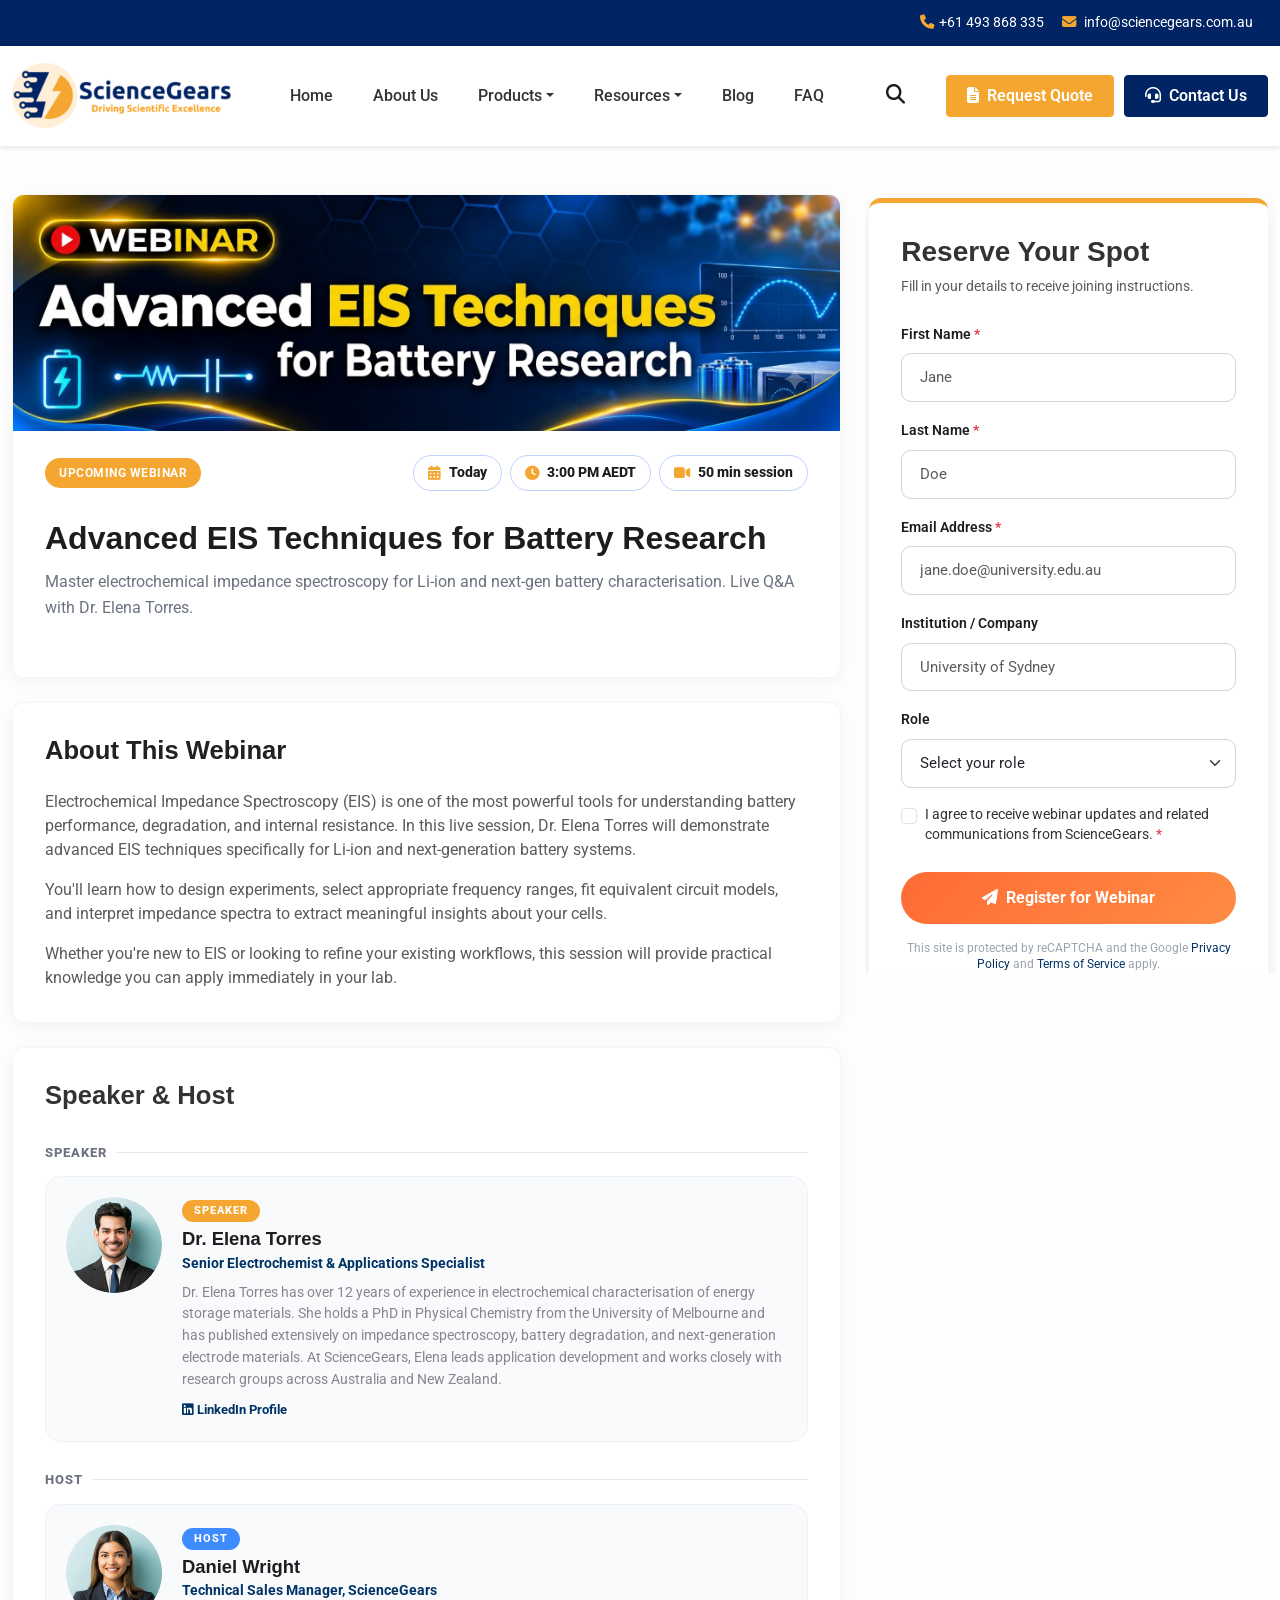
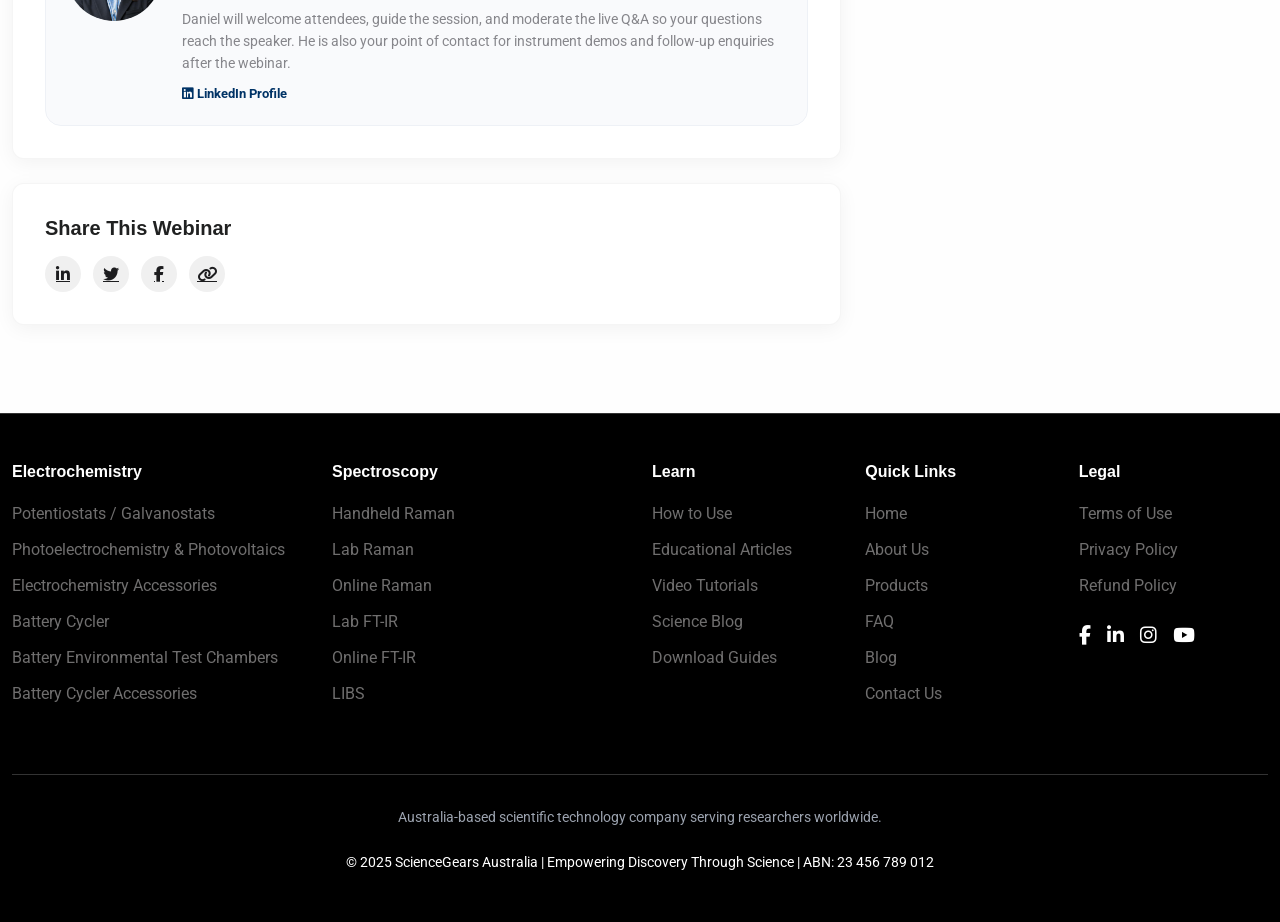
==== commit 9e92057c: "initial commit" ====
--- a/webinar-detail.html
+++ b/webinar-detail.html
@@ -1291,9 +1291,6 @@
                             </div>
                         </div>-->
 
-                        <!-- Speakers & Host (rendered from the list in the script) -->
-                        <div class="event-section-label" id="headerPeopleLabel">Speaker</div>
-                        <div class="row g-3" id="headerPeople"></div>
                     </div>
 
                     <!-- About the Webinar -->
@@ -1309,118 +1306,12 @@
                         <p class="text-muted mb-0">Whether you're new to EIS or looking to refine your existing
                             workflows, this session will provide practical knowledge you can apply immediately in your
                             lab.</p>
-
-                        <div class="row g-3 mt-4">
-                            <div class="col-md-6">
-                                <div class="d-flex align-items-start gap-3 p-3 bg-light rounded-3">
-                                    <i class="fas fa-bullseye"
-                                        style="color: var(--accent-orange); font-size: 1.2rem; margin-top: 2px;"></i>
-                                    <div>
-                                        <h6 class="fw-bold mb-1">What You'll Learn</h6>
-                                        <ul class="list-unstyled small text-muted mb-0" style="line-height: 1.6;">
-                                            <li><i class="fas fa-check me-1"
-                                                    style="color: var(--accent-orange); font-size: 0.7rem;"></i> EIS
-                                                experiment design</li>
-                                            <li><i class="fas fa-check me-1"
-                                                    style="color: var(--accent-orange); font-size: 0.7rem;"></i>
-                                                Equivalent circuit modelling</li>
-                                            <li><i class="fas fa-check me-1"
-                                                    style="color: var(--accent-orange); font-size: 0.7rem;"></i> Data
-                                                interpretation</li>
-                                            <li><i class="fas fa-check me-1"
-                                                    style="color: var(--accent-orange); font-size: 0.7rem;"></i> Common
-                                                pitfalls &amp; solutions</li>
-                                        </ul>
-                                    </div>
-                                </div>
-                            </div>
-                            <div class="col-md-6">
-                                <div class="d-flex align-items-start gap-3 p-3 bg-light rounded-3">
-                                    <i class="fas fa-users"
-                                        style="color: var(--accent-orange); font-size: 1.2rem; margin-top: 2px;"></i>
-                                    <div>
-                                        <h6 class="fw-bold mb-1">Who Should Attend</h6>
-                                        <ul class="list-unstyled small text-muted mb-0" style="line-height: 1.6;">
-                                            <li><i class="fas fa-check me-1"
-                                                    style="color: var(--accent-orange); font-size: 0.7rem;"></i> Battery
-                                                researchers</li>
-                                            <li><i class="fas fa-check me-1"
-                                                    style="color: var(--accent-orange); font-size: 0.7rem;"></i> PhD
-                                                students &amp; postdocs</li>
-                                            <li><i class="fas fa-check me-1"
-                                                    style="color: var(--accent-orange); font-size: 0.7rem;"></i>
-                                                Materials scientists</li>
-                                            <li><i class="fas fa-check me-1"
-                                                    style="color: var(--accent-orange); font-size: 0.7rem;"></i>
-                                                Industry professionals</li>
-                                        </ul>
-                                    </div>
-                                </div>
-                            </div>
-                        </div>
                     </div>
 
                     <!-- Full speaker / host bios (rendered from the list in the script) -->
                     <div class="detail-card mb-4" id="people">
                         <h2 class="fw-bold mb-4" style="font-size: 1.6rem;" id="peopleHeading">Your Speaker</h2>
                         <div id="peopleContainer"></div>
-                    </div>
-
-                    <!-- AGENDA — TIMELINE -->
-                    <div class="detail-card mb-4" id="agenda">
-                        <h2 class="fw-bold mb-4" style="font-size: 1.6rem;">Session Agenda</h2>
-                        <ul class="agenda-timeline">
-                            <li class="agenda-timeline-item">
-                                <div class="agenda-timeline-marker"><i class="fas fa-hand"></i></div>
-                                <div class="agenda-timeline-content">
-                                    <span class="agenda-timeline-time">3:00 PM</span>
-                                    <h6 class="agenda-timeline-title">Welcome &amp; Introduction</h6>
-                                    <p class="agenda-timeline-desc">Overview of EIS fundamentals and why it matters for
-                                        battery research.</p>
-                                    <span class="agenda-timeline-duration"><i class="fas fa-clock"></i> 5 min</span>
-                                </div>
-                            </li>
-                            <li class="agenda-timeline-item">
-                                <div class="agenda-timeline-marker"><i class="fas fa-flask"></i></div>
-                                <div class="agenda-timeline-content">
-                                    <span class="agenda-timeline-time">3:05 PM</span>
-                                    <h6 class="agenda-timeline-title">Experiment Design for Battery Cells</h6>
-                                    <p class="agenda-timeline-desc">Frequency range selection, amplitude optimisation,
-                                        and cell setup considerations.</p>
-                                    <span class="agenda-timeline-duration"><i class="fas fa-clock"></i> 15 min</span>
-                                </div>
-                            </li>
-                            <li class="agenda-timeline-item">
-                                <div class="agenda-timeline-marker"><i class="fas fa-project-diagram"></i></div>
-                                <div class="agenda-timeline-content">
-                                    <span class="agenda-timeline-time">3:20 PM</span>
-                                    <h6 class="agenda-timeline-title">Equivalent Circuit Modelling</h6>
-                                    <p class="agenda-timeline-desc">Choosing the right models, fitting strategies, and
-                                        interpreting common circuit elements.</p>
-                                    <span class="agenda-timeline-duration"><i class="fas fa-clock"></i> 15 min</span>
-                                </div>
-                            </li>
-                            <li class="agenda-timeline-item">
-                                <div class="agenda-timeline-marker"><i class="fas fa-desktop"></i></div>
-                                <div class="agenda-timeline-content">
-                                    <span class="agenda-timeline-time">3:35 PM</span>
-                                    <h6 class="agenda-timeline-title">Live Demo &amp; Q&amp;A</h6>
-                                    <p class="agenda-timeline-desc">Real-time software demonstration and open discussion
-                                        with the audience.</p>
-                                    <span class="agenda-timeline-duration"><i class="fas fa-clock"></i> 10 min</span>
-                                </div>
-                            </li>
-                            <li class="agenda-timeline-item">
-                                <div class="agenda-timeline-marker"><i class="fas fa-flag-checkered"></i></div>
-                                <div class="agenda-timeline-content">
-                                    <span class="agenda-timeline-time">3:45 PM</span>
-                                    <h6 class="agenda-timeline-title">Wrap-up &amp; Next Steps</h6>
-                                    <p class="agenda-timeline-desc">Summary of key takeaways and information on further
-                                        resources.</p>
-                                    <span class="agenda-timeline-duration"><i class="fas fa-clock"></i> 5 min</span>
-                                </div>
-                            </li>
-                        </ul>
                     </div>
 
                     <!-- Share -->
@@ -1737,20 +1628,7 @@
                 heading = label;
             }
 
-            // --- Header (under the small banner): compact cards ---
-            document.getElementById('headerPeopleLabel').textContent = label;
-            const headerCol = ordered.length === 1 ? 'col-12' : 'col-md-6';
-            document.getElementById('headerPeople').innerHTML = ordered.map(p => `
-                <div class="${headerCol}">
-                    <div class="mini-person ${p.role === 'host' ? 'is-host' : ''}">
-                        <div class="mini-person-photo">${photoHTML(p)}</div>
-                        <div>
-                            <span class="person-role">${roleLabel(p)}</span>
-                            <p class="mini-person-name">${esc(p.name)}</p>
-                            <p class="mini-person-title">${esc(p.title)}</p>
-                        </div>
-                    </div>
-                </div>`).join('');
+  
 
             // --- Full bios section ---
             document.getElementById('peopleHeading').textContent = heading;
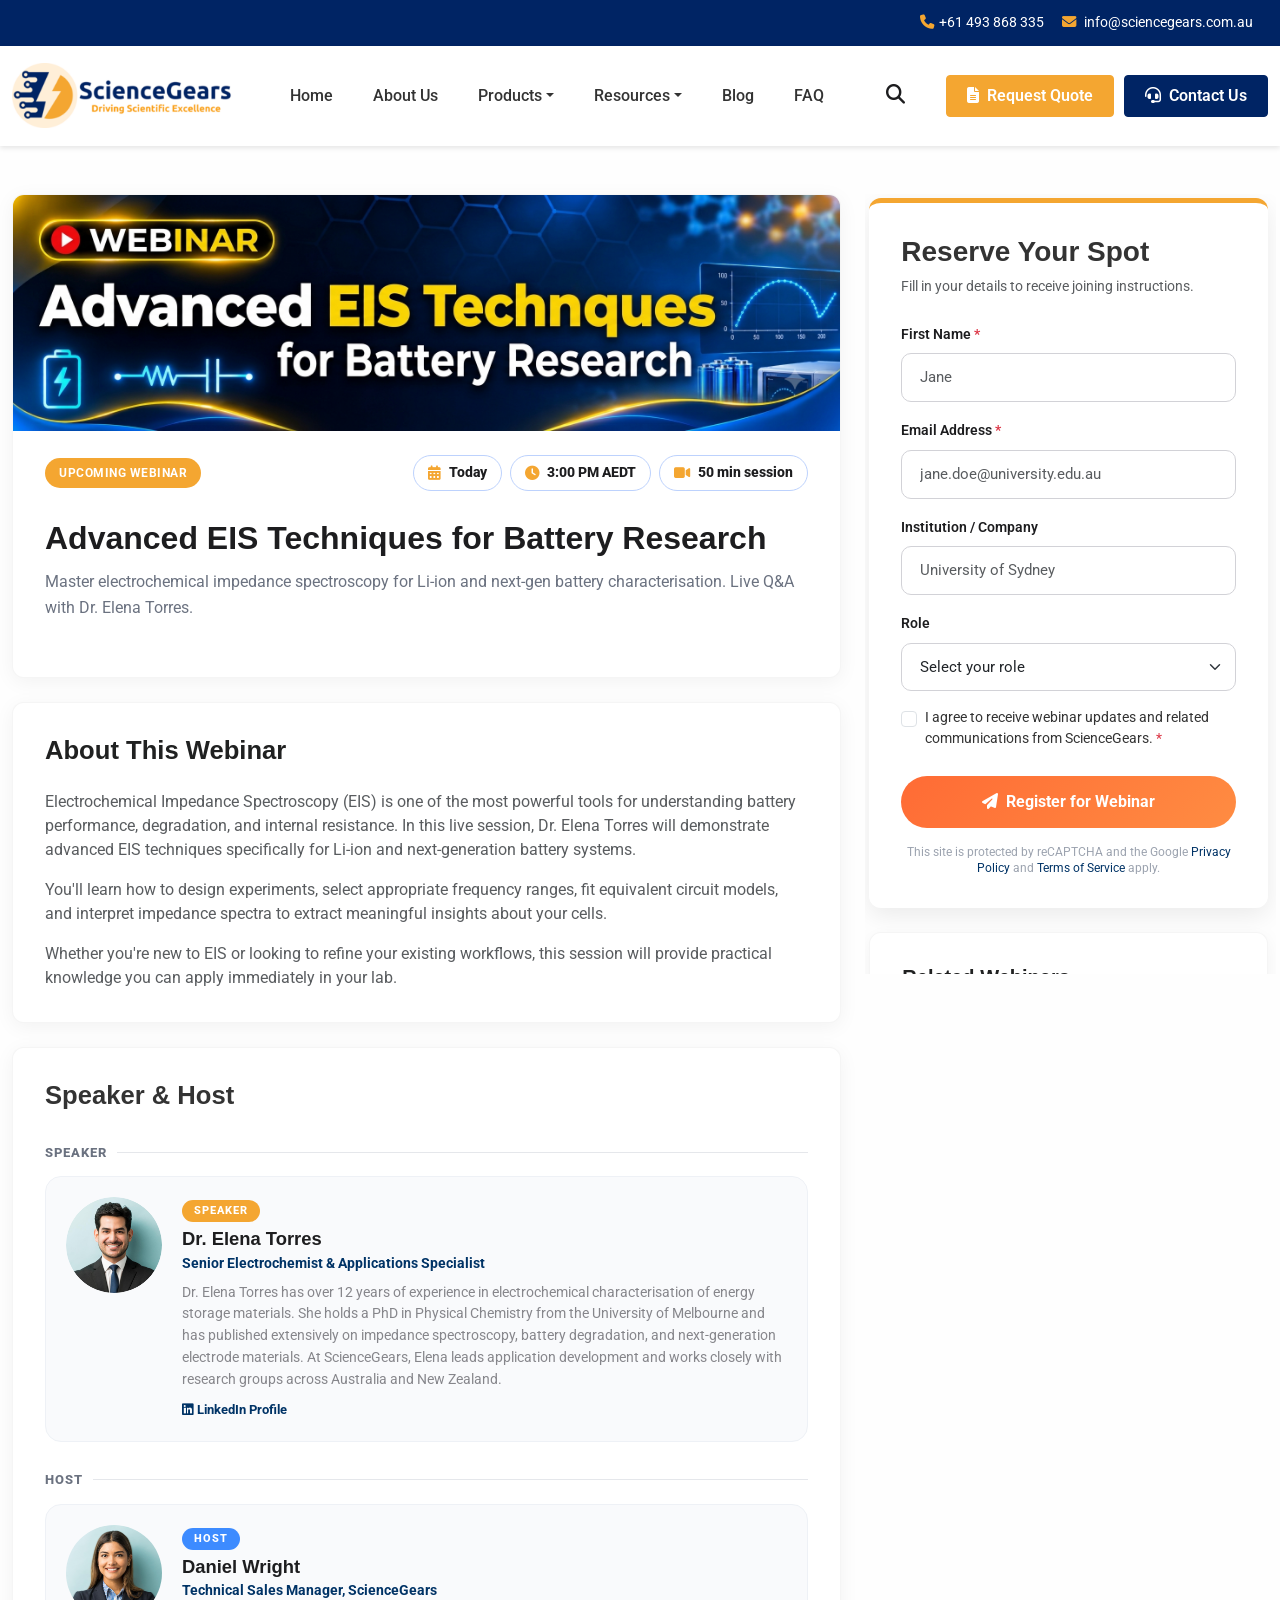
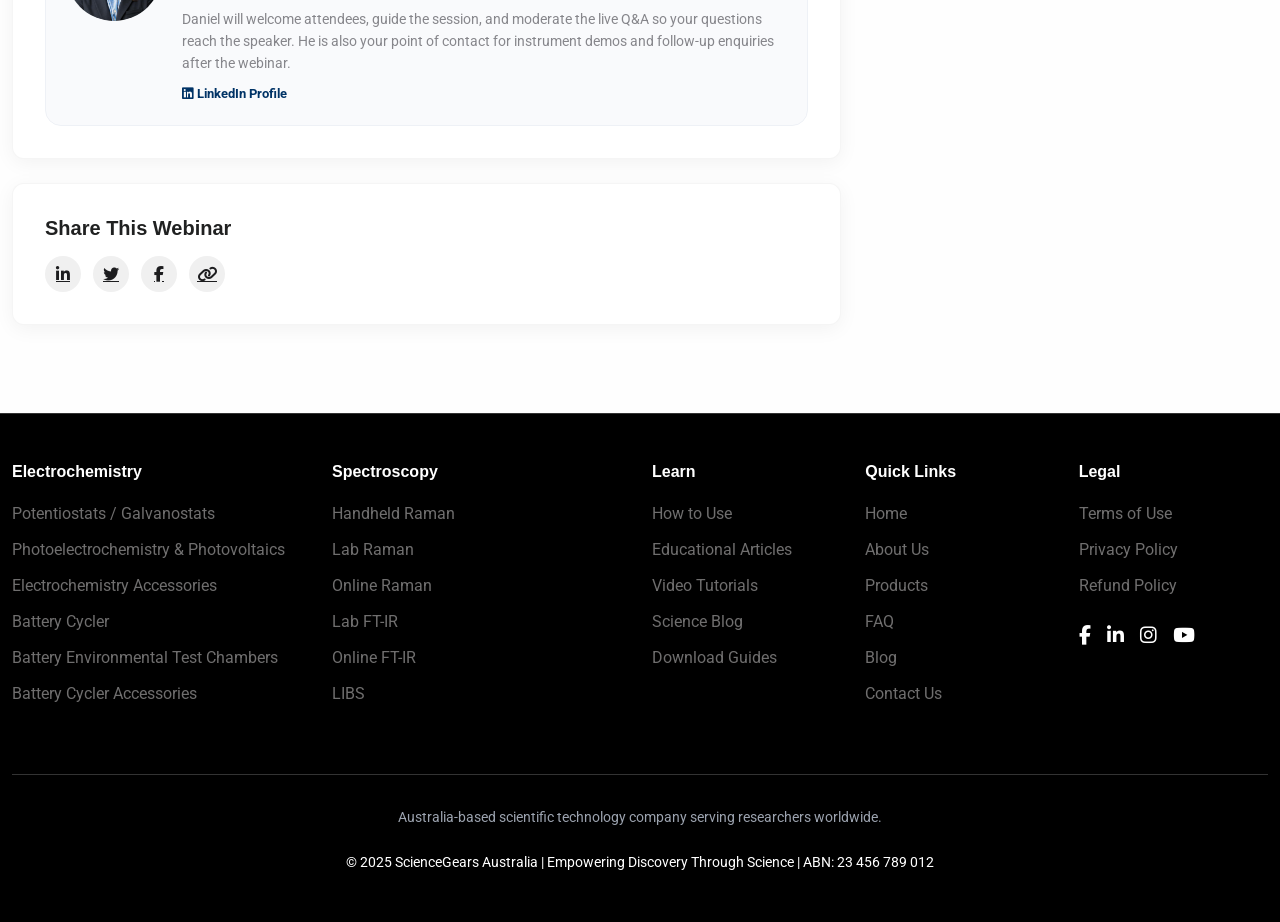
==== commit ddf26720: "initial commit" ====
--- a/webinar-detail.html
+++ b/webinar-detail.html
@@ -1345,13 +1345,6 @@
                                         <div class="invalid-feedback">Please enter your first name.</div>
                                     </div>
                                     <div class="col-12">
-                                        <label for="lastName" class="form-label">Last Name <span
-                                                class="text-danger">*</span></label>
-                                        <input type="text" class="form-control" id="lastName" placeholder="Doe"
-                                            required>
-                                        <div class="invalid-feedback">Please enter your last name.</div>
-                                    </div>
-                                    <div class="col-12">
                                         <label for="email" class="form-label">Email Address <span
                                                 class="text-danger">*</span></label>
                                         <input type="email" class="form-control" id="email"
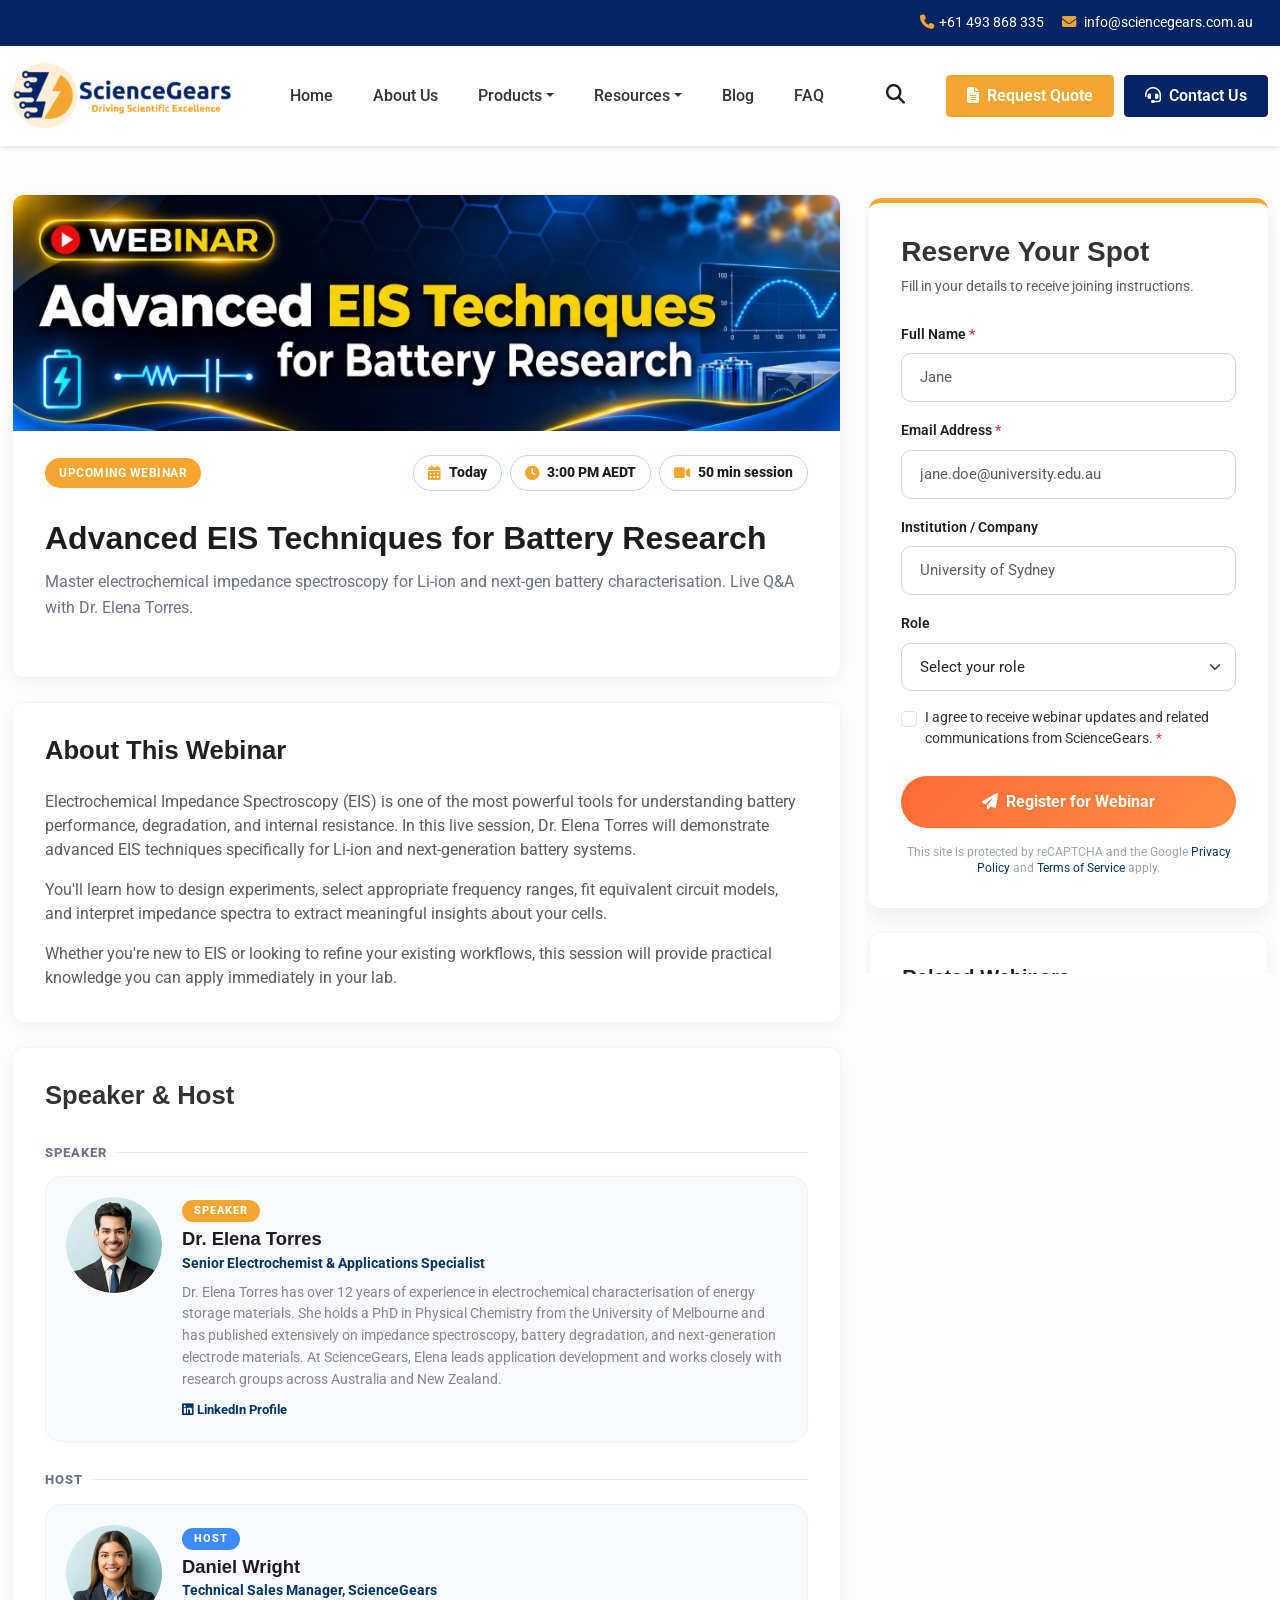
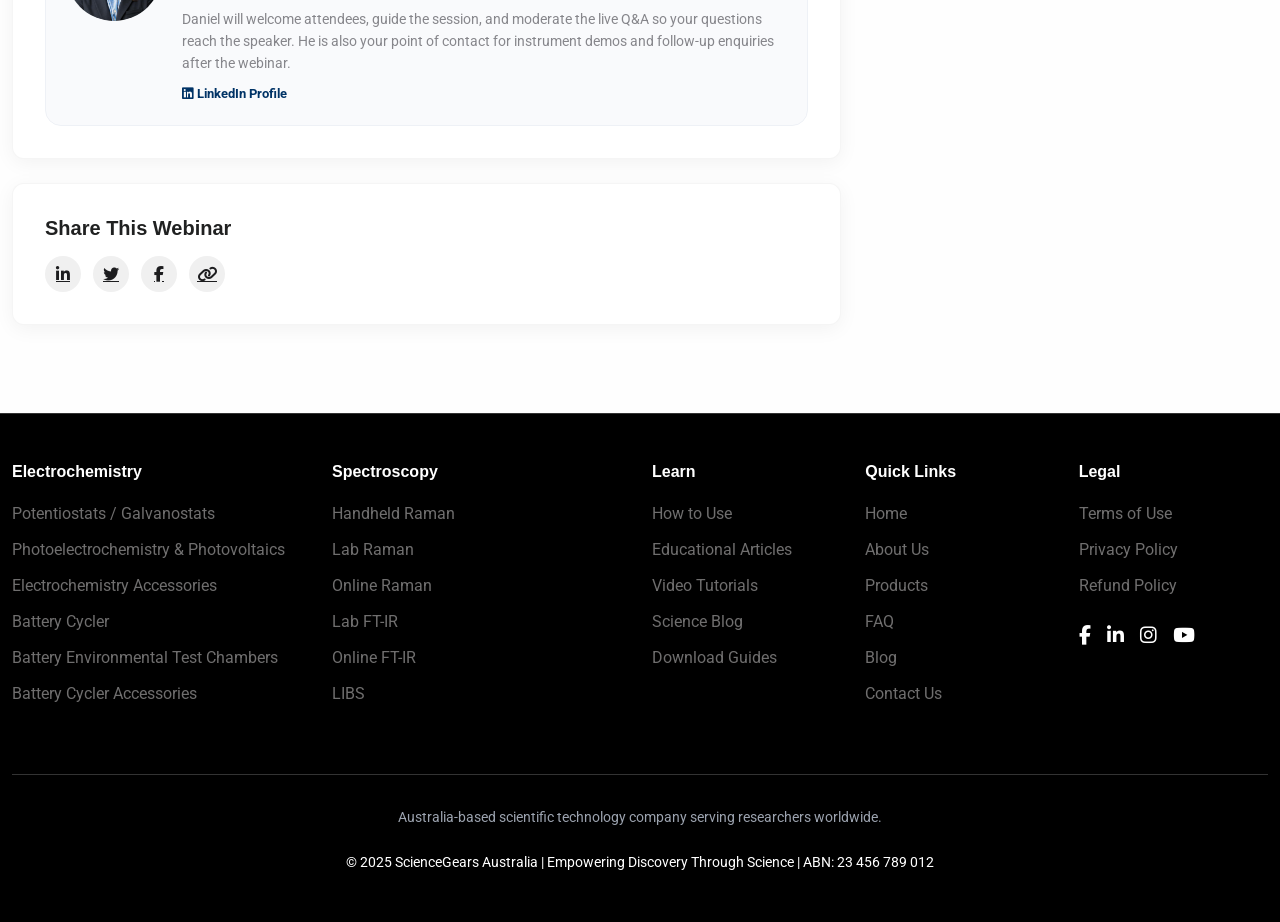
==== commit 813b57ff: "initial commit" ====
--- a/webinar-detail.html
+++ b/webinar-detail.html
@@ -1338,11 +1338,11 @@
                             <form id="webinarRegistrationForm" novalidate>
                                 <div class="row g-3">
                                     <div class="col-12">
-                                        <label for="firstName" class="form-label">First Name <span
+                                        <label for="firstName" class="form-label">Full Name <span
                                                 class="text-danger">*</span></label>
                                         <input type="text" class="form-control" id="firstName" placeholder="Jane"
                                             required>
-                                        <div class="invalid-feedback">Please enter your first name.</div>
+                                        <div class="invalid-feedback">Please enter your full name.</div>
                                     </div>
                                     <div class="col-12">
                                         <label for="email" class="form-label">Email Address <span
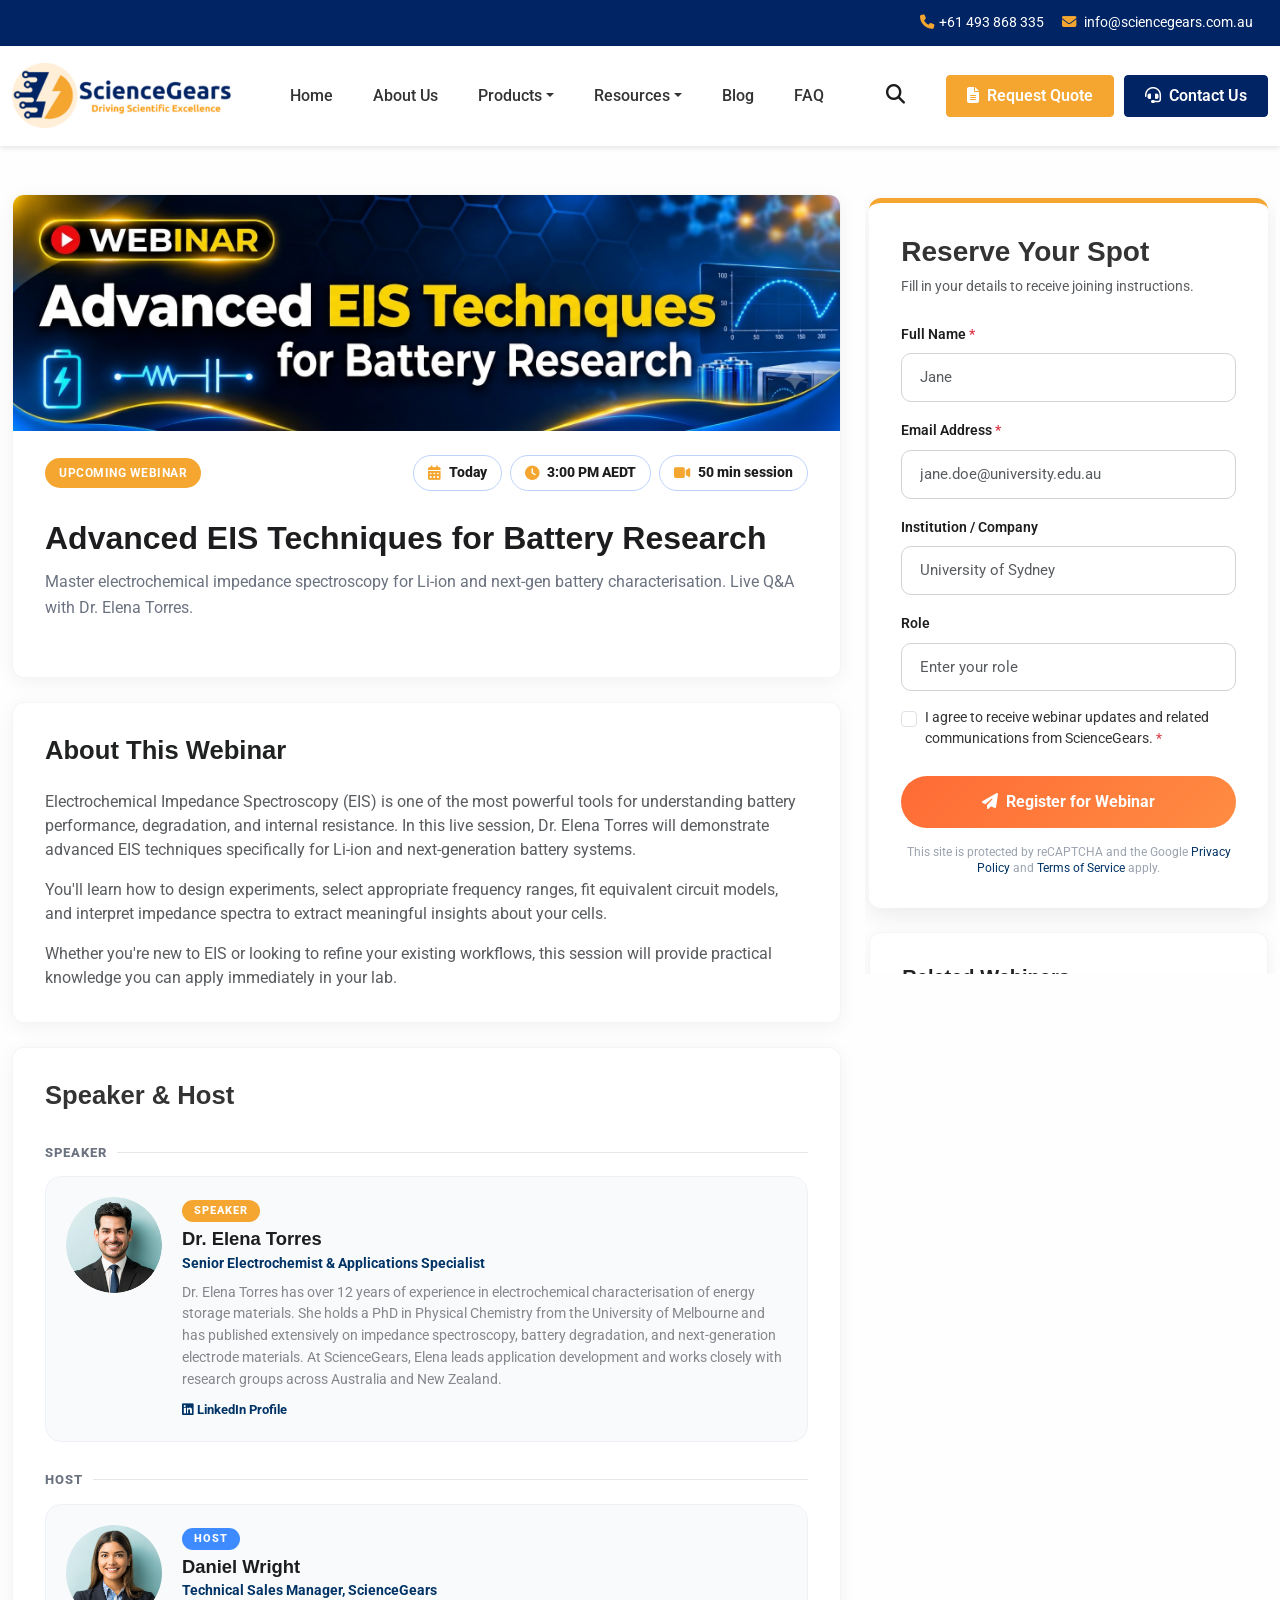
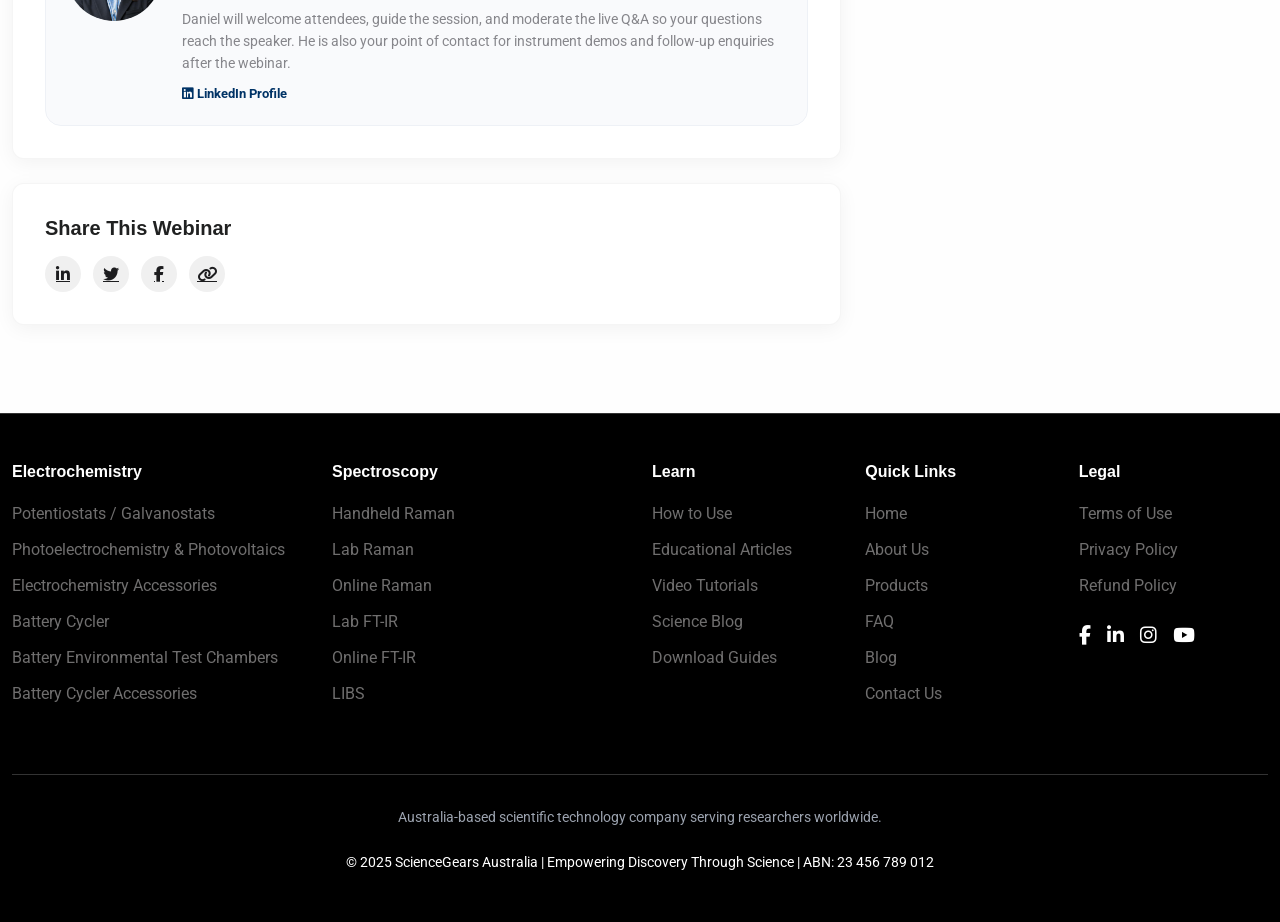
==== commit 352e54b4: "initial commit" ====
--- a/webinar-detail.html
+++ b/webinar-detail.html
@@ -1358,15 +1358,8 @@
                                     </div>
                                     <div class="col-12">
                                         <label for="role" class="form-label">Role</label>
-                                        <select class="form-select" id="role">
-                                            <option selected disabled>Select your role</option>
-                                            <option>PhD Student</option>
-                                            <option>Postdoc / Researcher</option>
-                                            <option>Professor / Faculty</option>
-                                            <option>Industry Professional</option>
-                                            <option>Lab Manager</option>
-                                            <option>Other</option>
-                                        </select>
+                                        <input type="text" class="form-control" id="role"
+                                            placeholder="Enter your role" required>
                                     </div>
                                     <div class="col-12">
                                         <div class="form-check">
